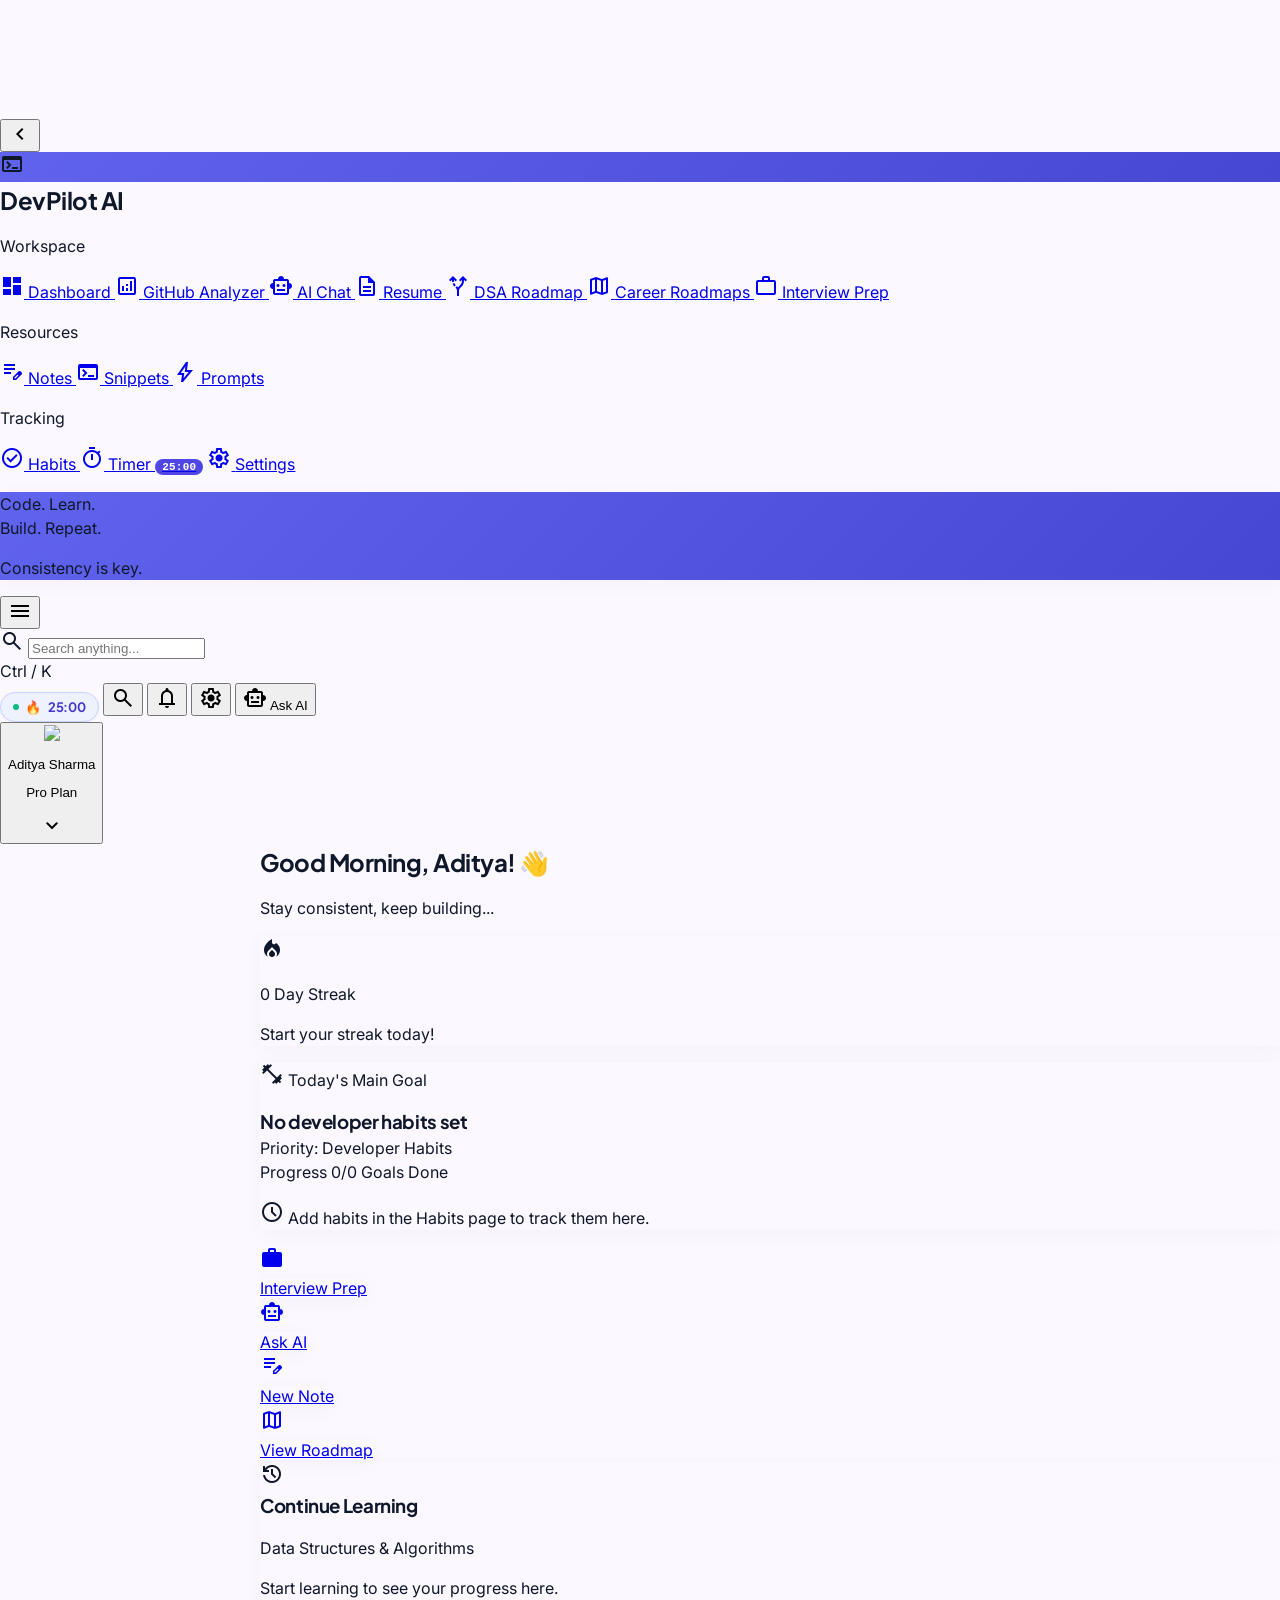
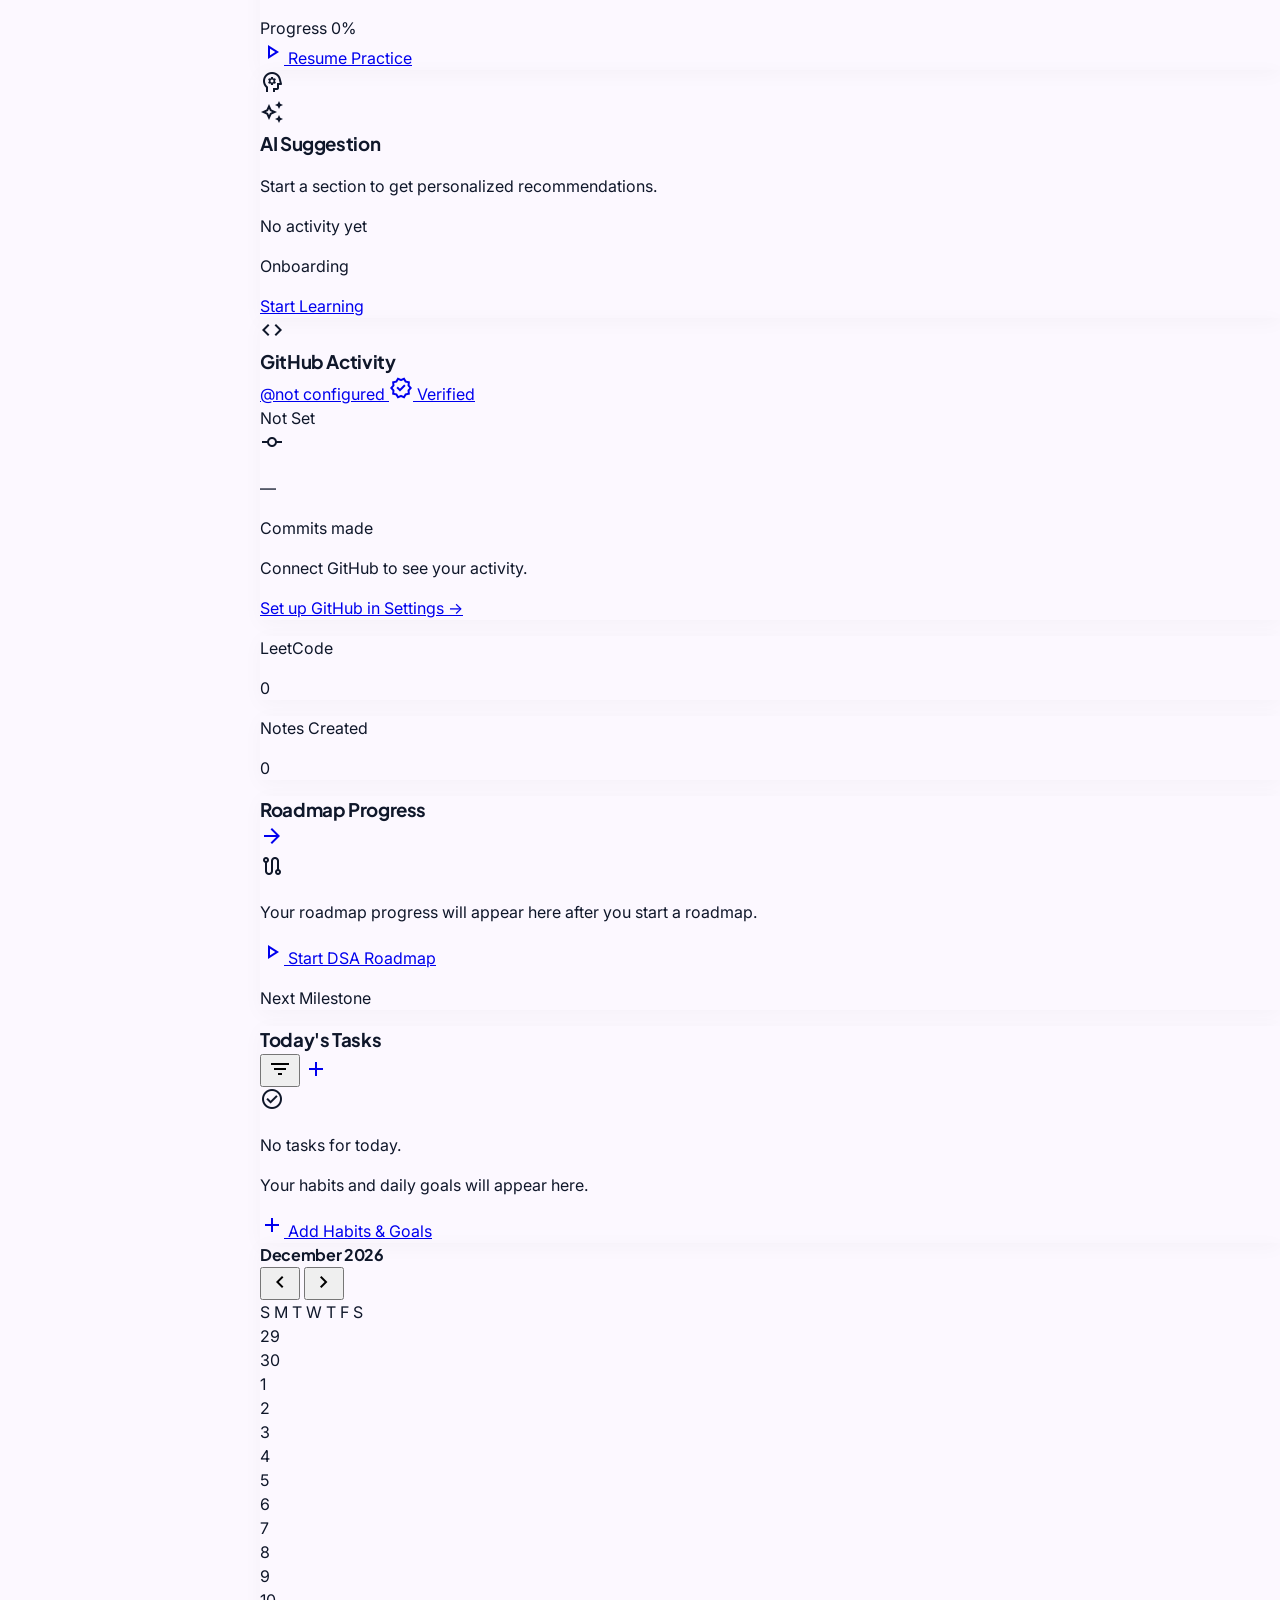
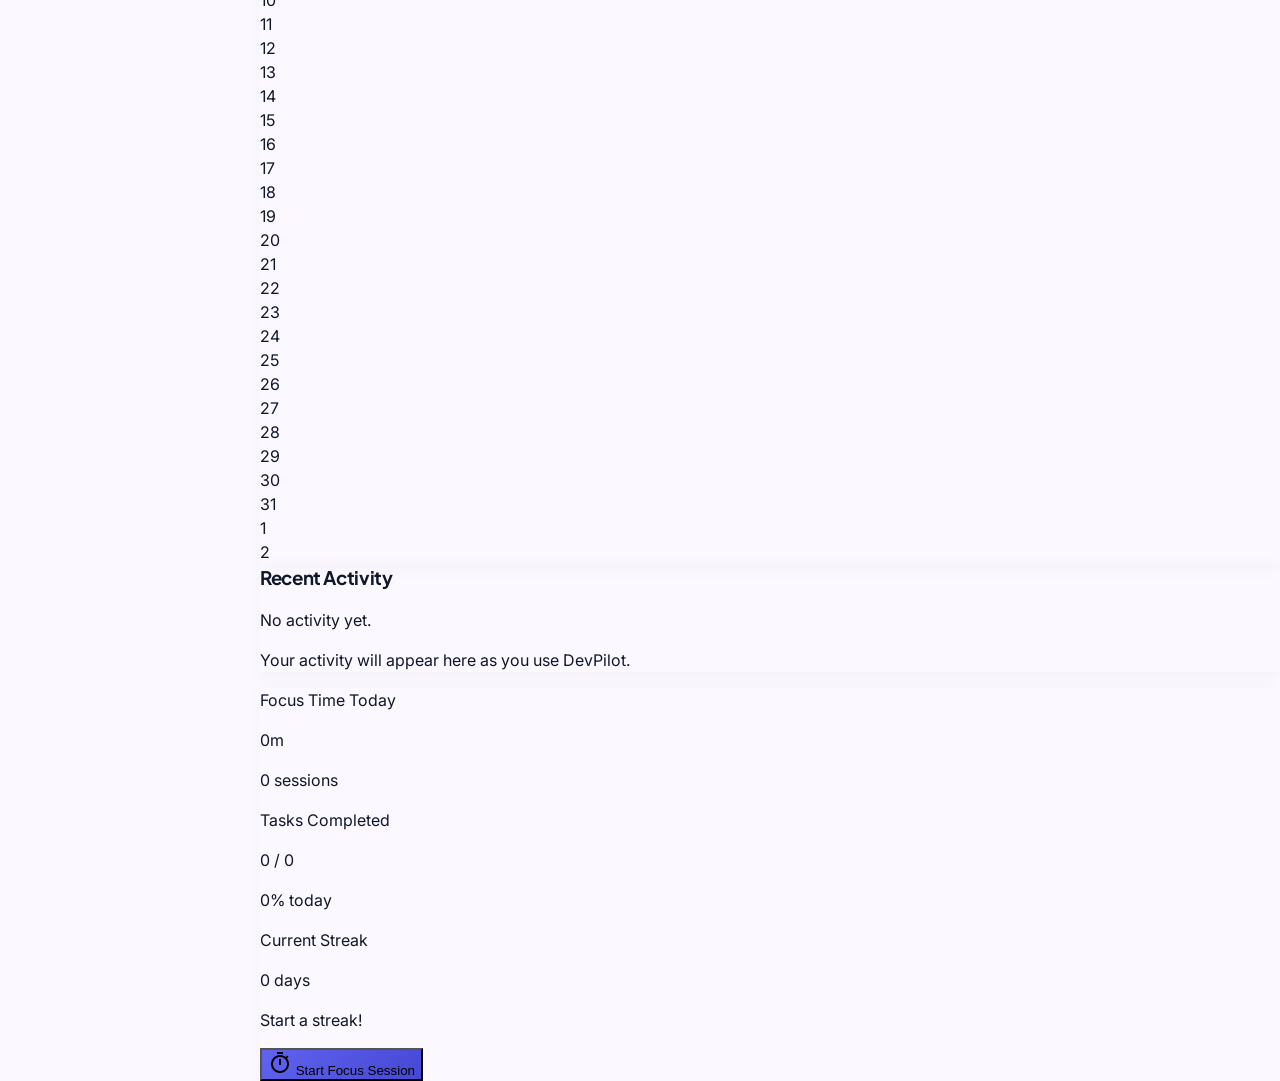
==== index.html @ 75fc4d5c "fully woking dashbord" ====
<!DOCTYPE html>
<html class="js preload" lang="en" >
<head>
<meta charset="utf-8"/>
<meta content="width=device-width, initial-scale=1.0" name="viewport"/>
<title>DevPilot-AI Dashboard</title>

<!-- Reveal-on-ready gate: hides the whole page until Tailwind CDN + fonts are ready -->
<style>
  html.preload {
    visibility: hidden;
    opacity: 0;
  }
  html.app-ready {
    visibility: visible;
    opacity: 1;
    transition: opacity 0.25s ease-in;
  }
</style>

<script src="https://cdn.tailwindcss.com?plugins=forms,container-queries" id="tailwind-cdn"></script>
<link href="https://fonts.googleapis.com/css2?family=Material+Symbols+Outlined:wght,FILL@100..700,0..1&amp;display=swap" rel="stylesheet"/>
<link href="https://fonts.googleapis.com" rel="preconnect"/>
<link crossorigin="" href="https://fonts.gstatic.com" rel="preconnect"/>
<link href="https://fonts.googleapis.com/css2?family=Inter:wght@400;500;600&amp;family=Plus+Jakarta+Sans:wght@600;700&amp;display=swap" rel="stylesheet"/>
<link rel="stylesheet" href="css/base/global.css"/>
<link rel="stylesheet" href="css/base/components.css"/>
<link rel="stylesheet" href="css/pages/dashboard.css"/>
<link rel="stylesheet" href="css/base/responsive.css"/>
<script id="tailwind-config">
  tailwind.config = {
    darkMode: "class",
    theme: {
      extend: {
        "colors": {
                "error-container": "#ffdad6",
                "on-primary-container": "#fffbff",
                "surface-variant": "#e4e1ed",
                "tertiary-container": "#b55d00",
                "surface-container": "#efecf8",
                "primary": "#4648d4",
                "on-tertiary": "#ffffff",
                "on-tertiary-fixed-variant": "#703700",
                "tertiary-fixed": "#ffdcc5",
                "background": "#fcf8ff",
                "error": "#ba1a1a",
                "on-primary-fixed-variant": "#2f2ebe",
                "outline-variant": "#c7c4d7",
                "surface-container-highest": "#e4e1ed",
                "surface-bright": "#fcf8ff",
                "surface-container-low": "#f5f2fe",
                "primary-container": "#6063ee",
                "secondary-container": "#e3e1ed",
                "surface-dim": "#dbd8e4",
                "secondary-fixed-dim": "#c7c5d1",
                "surface-tint": "#494bd6",
                "on-error-container": "#93000a",
                "on-tertiary-fixed": "#301400",
                "secondary-fixed": "#e3e1ed",
                "tertiary-fixed-dim": "#ffb783",
                "outline": "#767586",
                "secondary": "#5d5d67",
                "on-secondary": "#ffffff",
                "on-error": "#ffffff",
                "on-surface-variant": "#464554",
                "on-secondary-container": "#64636d",
                "tertiary": "#904900",
                "on-primary-fixed": "#07006c",
                "surface-container-high": "#e9e6f3",
                "surface-container-lowest": "#ffffff",
                "on-tertiary-container": "#fffbff",
                "on-surface": "#1b1b23",
                "on-secondary-fixed-variant": "#46464f",
                "primary-fixed-dim": "#c0c1ff",
                "inverse-surface": "#303038",
                "primary-fixed": "#e1e0ff",
                "on-secondary-fixed": "#1a1b23",
                "inverse-primary": "#c0c1ff",
                "surface": "#fcf8ff",
                "on-background": "#1b1b23",
                "on-primary": "#ffffff",
                "inverse-on-surface": "#f2effb"
        },
        "borderRadius": {
                "DEFAULT": "0.25rem",
                "lg": "0.5rem",
                "xl": "0.75rem",
                "full": "9999px"
        },
        "spacing": {
                "container-padding": "32px",
                "gutter": "24px",
                "stack-sm": "8px",
                "stack-lg": "24px",
                "stack-md": "16px",
                "navbar-height": "72px",
                "sidebar-width": "260px",
                "sidebar-collapsed-width": "72px"
        },
        "fontFamily": {
                "stats-lg": ["Plus Jakarta Sans"],
                "label-sm": ["Inter"],
                "body-md": ["Inter"],
                "headline-lg": ["Plus Jakarta Sans"],
                "title-md": ["Plus Jakarta Sans"],
                "label-md": ["Inter"],
                "headline-lg-mobile": ["Plus Jakarta Sans"],
                "headline-xl": ["Plus Jakarta Sans"],
                "body-lg": ["Inter"]
        },
        "fontSize": {
                "stats-lg": ["36px", { "lineHeight": "44px", "fontWeight": "700" }],
                "label-sm": ["11px", { "lineHeight": "16px", "letterSpacing": "0.05em", "fontWeight": "600" }],
                "body-md": ["14px", { "lineHeight": "20px", "fontWeight": "400" }],
                "headline-lg": ["24px", { "lineHeight": "32px", "letterSpacing": "-0.01em", "fontWeight": "600" }],
                "title-md": ["18px", { "lineHeight": "24px", "fontWeight": "600" }],
                "label-md": ["13px", { "lineHeight": "18px", "fontWeight": "500" }],
                "headline-lg-mobile": ["20px", { "lineHeight": "28px", "fontWeight": "600" }],
                "headline-xl": ["32px", { "lineHeight": "40px", "letterSpacing": "-0.02em", "fontWeight": "700" }],
                "body-lg": ["16px", { "lineHeight": "24px", "fontWeight": "400" }]
        }
},
    },
  }
</script>
<style>
    body {
      background-color: #fcf8ff; /* background */
    }
    .custom-scrollbar::-webkit-scrollbar {
      width: 6px;
    }
    .custom-scrollbar::-webkit-scrollbar-track {
      background: transparent;
    }
    .custom-scrollbar::-webkit-scrollbar-thumb {
      background-color: #c7c4d7;
      border-radius: 20px;
    }
    /* Ambient shadow */
    .shadow-ambient {
      box-shadow: 0px 4px 20px rgba(0,0,0,0.03);
    }
    /* Brand Gradient */
    .bg-brand-gradient {
        background: linear-gradient(135deg, #6063ee 0%, #4648d4 100%);
    }
    
    /* Command Palette Transition */
    #command-palette {
        transition: opacity 0.2s ease-in-out, visibility 0.2s;
    }
    #command-palette.hidden {
        opacity: 0;
        visibility: hidden;
    }

    /* Sidebar Transitions */
    #sidebar {
        transition: transform 300ms ease, width 300ms ease;
    }
    #main-content, #top-nav {
        transition: margin-left 300ms ease, width 300ms ease;
    }
    
    .sidebar-text {
        transition: opacity 200ms ease, width 200ms ease;
        white-space: nowrap;
        overflow: hidden;
    }
    
    .sidebar-collapsed .sidebar-text {
        opacity: 0;
        width: 0;
        display: none;
    }
    
    .sidebar-collapsed #sidebar {
        width: 72px;
    }
    
    @media (min-width: 768px) {
        .sidebar-collapsed #main-content {
            margin-left: 72px;
        }
        .sidebar-collapsed #top-nav {
            width: calc(100% - 72px);
        }
    }
    
    /* Mobile Overlay */
    #mobile-overlay {
        transition: opacity 300ms ease, visibility 300ms;
    }
    #mobile-overlay.hidden {
        opacity: 0;
        visibility: hidden;
    }
    
    /* Tooltips */
    .tooltip .tooltip-text {
        visibility: hidden;
        width: max-content;
        background-color: #303038;
        color: #fff;
        text-align: center;
        border-radius: 6px;
        padding: 4px 8px;
        position: absolute;
        z-index: 100;
        left: 110%; /* Place to the right of the icon */
        top: 50%;
        transform: translateY(-50%);
        opacity: 0;
        transition: opacity 0.3s;
        font-size: 12px;
    }

    .sidebar-collapsed .tooltip:hover .tooltip-text {
        visibility: visible;
        opacity: 1;
    }
    
    /* Prevent flicker logic (transitions off while collapsing state is being applied) */
    html.js .preload * {
        transition: none !important;
    }
  </style>
<script>
    (function () {
      const htmlDoc = document.documentElement;
      htmlDoc.classList.add('js', 'preload');

      // Early sidebar-collapsed state, before paint, to prevent layout flicker
      const isCollapsed = localStorage.getItem('devpilot-sidebar-collapsed') === 'true';
      if (isCollapsed && window.innerWidth >= 768) {
        htmlDoc.classList.add('sidebar-collapsed');
      }

      function reveal() {
        htmlDoc.classList.remove('preload');
        htmlDoc.classList.add('app-ready');
      }

      // Wait for Tailwind CDN to finish generating utility classes
      const tailwindReady = new Promise((resolve) => {
        if (window.tailwind) { resolve(); return; }
        const s = document.getElementById('tailwind-cdn');
        s.addEventListener('load', resolve);
        s.addEventListener('error', resolve);
      });

      // Wait for icon/text fonts to finish loading
      const fontsReady = (document.fonts && document.fonts.ready) ? document.fonts.ready : Promise.resolve();

      Promise.all([tailwindReady, fontsReady]).then(reveal);

      // Safety fallback so the page never stays hidden forever
      window.addEventListener('load', () => setTimeout(reveal, 300));
      setTimeout(reveal, 1500);
    })();
</script>
</head>
<body class="font-body-md text-on-surface antialiased bg-background">
<!-- Command Palette Modal -->
<div class="fixed inset-0 z-[100] bg-inverse-surface/40 backdrop-blur-sm flex items-start justify-center pt-[15vh] hidden" id="command-palette">
<div class="bg-surface w-full max-w-2xl rounded-2xl shadow-2xl border border-outline-variant overflow-hidden" id="command-palette-content">
<div class="flex items-center px-4 py-3 border-b border-outline-variant">
<span class="material-symbols-outlined text-outline mr-3">search</span>
<input class="flex-1 bg-transparent border-none outline-none text-body-lg font-body-lg text-on-surface placeholder-on-surface-variant focus:ring-0" id="command-input" placeholder="Search commands, files, or ask AI..." type="text"/>
<span class="text-label-sm font-label-sm text-outline border border-outline-variant px-1.5 py-0.5 rounded">ESC</span>
</div>
<div class="p-2 max-h-[60vh] overflow-y-auto custom-scrollbar">
<p class="px-3 py-2 text-label-sm font-label-sm text-outline uppercase tracking-wider">Suggestions</p>
<button class="w-full flex items-center gap-3 px-3 py-2.5 rounded-lg hover:bg-surface-container-low text-left transition-colors">
<span class="material-symbols-outlined text-primary">smart_toy</span>
<span class="font-label-md text-on-surface flex-1">Ask AI about sliding window technique</span>
</button>
<button class="w-full flex items-center gap-3 px-3 py-2.5 rounded-lg hover:bg-surface-container-low text-left transition-colors">
<span class="material-symbols-outlined text-on-surface-variant">edit_note</span>
<span class="font-label-md text-on-surface flex-1">Create new note</span>
<span class="text-label-sm text-outline border border-outline-variant px-1.5 py-0.5 rounded">N</span>
</button>
<button class="w-full flex items-center gap-3 px-3 py-2.5 rounded-lg hover:bg-surface-container-low text-left transition-colors">
<span class="material-symbols-outlined text-on-surface-variant">timer</span>
<span class="font-label-md text-on-surface flex-1">Start 25m Focus Session</span>
</button>
<a href="pages/interviewPrep.html" class="w-full flex items-center gap-3 px-3 py-2.5 rounded-lg hover:bg-surface-container-low text-left transition-colors">
<span class="material-symbols-outlined text-indigo-600 dark:text-indigo-400">work</span>
<span class="font-label-md text-on-surface flex-1">Practice Interview Prep (Aptitude, Tech & HR)</span>
<span class="text-label-sm text-outline border border-outline-variant px-1.5 py-0.5 rounded">I</span>
</a>
</div>
</div>
</div>
<!-- Mobile Overlay -->
<div class="fixed inset-0 z-40 bg-inverse-surface/40 backdrop-blur-sm hidden md:hidden" id="mobile-overlay"></div>
<!-- SideNavBar -->
<aside class="fixed left-0 top-0 h-full w-[260px] bg-surface border-r border-outline-variant flex flex-col py-stack-lg z-50 transform md:translate-x-0" id="sidebar">
<!-- Toggle Button -->
<button aria-label="Toggle Sidebar" class="absolute -right-3.5 top-6 w-7 h-7 bg-surface border border-outline-variant rounded-full flex items-center justify-center text-on-surface-variant hover:text-primary hover:border-primary transition-colors z-50 hidden md:flex shadow-sm" id="sidebar-toggle">
<span class="material-symbols-outlined text-[18px]" id="sidebar-toggle-icon">chevron_left</span>
</button>
<div class="flex-1 flex flex-col overflow-hidden">
<!-- Brand Logo -->
<div class="px-6 mb-8 flex items-center gap-3 overflow-hidden">
<div class="min-w-[32px] w-8 h-8 rounded bg-brand-gradient flex items-center justify-center text-white shrink-0 shadow-sm">
<span class="material-symbols-outlined text-xl" style='font-variation-settings: "FILL" 1;'>terminal</span>
</div>
<div class="sidebar-text">
<h1 class="text-xl font-bold text-indigo-600 tracking-tight leading-none">DevPilot AI</h1>
<p class="text-xs font-semibold text-slate-400 uppercase mt-0.5">Workspace</p>
</div>
</div>
<!-- Navigation Links -->
<nav class="flex-1 overflow-y-auto overflow-x-hidden custom-scrollbar px-3 space-y-1">
<!-- Active Tab -->
<a class="flex items-center gap-3 px-3 py-2.5 rounded-lg bg-indigo-50 text-indigo-900 border-l-[3px] border-indigo-600 tooltip relative group" href="index.html">
<span class="material-symbols-outlined text-indigo-600 shrink-0" style='font-variation-settings: "FILL" 1;'>dashboard</span>
<span class="text-sm font-semibold sidebar-text">Dashboard</span>
<span class="tooltip-text">Dashboard</span>
</a>
<!-- Inactive Tabs -->
<a class="flex items-center gap-3 px-3 py-2.5 rounded-lg text-slate-600 hover:bg-slate-100 transition-colors duration-200 border-l-[3px] border-transparent tooltip relative group" href="pages/github.html">
<span class="material-symbols-outlined shrink-0">analytics</span>
<span class="text-sm font-medium sidebar-text">GitHub Analyzer</span>
<span class="tooltip-text">GitHub Analyzer</span>
</a>
<a class="flex items-center gap-3 px-3 py-2.5 rounded-lg text-slate-600 hover:bg-slate-100 transition-colors duration-200 border-l-[3px] border-transparent tooltip relative group" href="pages/chat.html">
<span class="material-symbols-outlined shrink-0">smart_toy</span>
<span class="text-sm font-medium sidebar-text">AI Chat</span>
<span class="tooltip-text">AI Chat</span>
</a>
<a class="flex items-center gap-3 px-3 py-2.5 rounded-lg text-slate-600 hover:bg-slate-100 transition-colors duration-200 border-l-[3px] border-transparent tooltip relative group" href="pages/resume.html">
<span class="material-symbols-outlined shrink-0">description</span>
<span class="text-sm font-medium sidebar-text">Resume</span>
<span class="tooltip-text">Resume</span>
</a>
<a class="flex items-center gap-3 px-3 py-2.5 rounded-lg text-slate-600 hover:bg-slate-100 transition-colors duration-200 border-l-[3px] border-transparent tooltip relative group" href="pages/dsa.html">
<span class="material-symbols-outlined shrink-0">alt_route</span>
<span class="text-sm font-medium sidebar-text">DSA Roadmap</span>
<span class="tooltip-text">DSA Roadmap</span>
</a>
<a class="flex items-center gap-3 px-3 py-2.5 rounded-lg text-slate-600 hover:bg-slate-100 transition-colors duration-200 border-l-[3px] border-transparent tooltip relative group" href="pages/roadmaps.html">
<span class="material-symbols-outlined shrink-0">map</span>
<span class="text-sm font-medium sidebar-text">Career Roadmaps</span>
<span class="tooltip-text">Career Roadmaps</span>
</a>
<a class="flex items-center gap-3 px-3 py-2.5 rounded-lg text-slate-600 hover:bg-slate-100 transition-colors duration-200 border-l-[3px] border-transparent tooltip relative group" href="pages/interviewPrep.html">
<span class="material-symbols-outlined shrink-0">work</span>
<span class="text-sm font-medium sidebar-text">Interview Prep</span>
<span class="tooltip-text">Interview Prep</span>
</a>
<div class="pt-4 pb-2 px-3 sidebar-text">
<p class="text-[11px] font-semibold text-slate-400 uppercase tracking-wider">Resources</p>
</div>
<div class="hidden pt-4 pb-2 px-3 justify-center items-center sidebar-collapsed-only">
<div class="w-4 h-[1px] bg-slate-200"></div>
</div>
<a class="flex items-center gap-3 px-3 py-2.5 rounded-lg text-slate-600 hover:bg-slate-100 transition-colors duration-200 border-l-[3px] border-transparent tooltip relative group" href="pages/notes.html">
<span class="material-symbols-outlined shrink-0">edit_note</span>
<span class="text-sm font-medium sidebar-text">Notes</span>
<span class="tooltip-text">Notes</span>
</a>
<a class="flex items-center gap-3 px-3 py-2.5 rounded-lg text-slate-600 hover:bg-slate-100 transition-colors duration-200 border-l-[3px] border-transparent tooltip relative group" href="pages/snippets.html">
<span class="material-symbols-outlined shrink-0">terminal</span>
<span class="text-sm font-medium sidebar-text">Snippets</span>
<span class="tooltip-text">Snippets</span>
</a>
<a class="flex items-center gap-3 px-3 py-2.5 rounded-lg text-slate-600 hover:bg-slate-100 transition-colors duration-200 border-l-[3px] border-transparent tooltip relative group" href="pages/prompts.html">
<span class="material-symbols-outlined shrink-0">bolt</span>
<span class="text-sm font-medium sidebar-text">Prompts</span>
<span class="tooltip-text">Prompts</span>
</a>
<div class="pt-4 pb-2 px-3 sidebar-text">
<p class="text-[11px] font-semibold text-slate-400 uppercase tracking-wider">Tracking</p>
</div>
<div class="hidden pt-4 pb-2 px-3 justify-center items-center sidebar-collapsed-only">
<div class="w-4 h-[1px] bg-slate-200"></div>
</div>
<a class="flex items-center gap-3 px-3 py-2.5 rounded-lg text-slate-600 hover:bg-slate-100 transition-colors duration-200 border-l-[3px] border-transparent tooltip relative group" href="pages/habits.html">
<span class="material-symbols-outlined shrink-0">check_circle</span>
<span class="text-sm font-medium sidebar-text">Habits</span>
<span class="tooltip-text">Habits</span>
</a>
<a class="flex items-center gap-3 px-3 py-2.5 rounded-lg text-slate-600 hover:bg-slate-100 transition-colors duration-200 border-l-[3px] border-transparent tooltip relative group" href="pages/timer.html">
<span class="material-symbols-outlined shrink-0">timer</span>
<span class="text-sm font-medium sidebar-text">Timer</span>
<span class="tooltip-text">Timer</span>
</a>
<a class="flex items-center gap-3 px-3 py-2.5 rounded-lg text-slate-600 hover:bg-slate-100 transition-colors duration-200 border-l-[3px] border-transparent tooltip relative group" href="pages/settings.html">
<span class="material-symbols-outlined shrink-0">settings</span>
<span class="text-sm font-medium sidebar-text">Settings</span>
<span class="tooltip-text">Settings</span>
</a>
</nav>
</div>
<!-- Motivational Card -->
<div class="mt-auto px-4 pt-4 sidebar-text"><div class="bg-brand-gradient rounded-xl p-4 text-on-primary relative overflow-hidden shadow-ambient"><div class="absolute top-0 right-0 opacity-10 w-24 h-24 transform translate-x-1/3 -translate-y-1/3 rounded-full bg-white blur-xl"></div><p class="font-title-md text-title-md leading-tight mb-2 relative z-10">Code. Learn.<br/>Build. Repeat.</p><p class="text-label-sm font-label-sm opacity-80 relative z-10">Consistency is key.</p></div></div></aside>
<!-- TopNavBar -->
<header class="flex fixed top-0 right-0 w-full md:w-[calc(100%-260px)] h-[72px] bg-background/80 backdrop-blur-md border-b border-outline-variant justify-between items-center px-gutter z-40" id="top-nav">
<!-- Mobile Menu Trigger -->
<button aria-label="Open Menu" class="md:hidden p-2 text-on-surface-variant hover:bg-surface-container-low rounded-lg mr-2" id="mobile-menu-trigger">
<span class="material-symbols-outlined">menu</span>
</button>
<!-- Search -->
<div class="flex-1 max-w-md hidden sm:block">
<div class="relative group" id="search-trigger">
<span class="material-symbols-outlined absolute left-3 top-1/2 -translate-y-1/2 text-outline group-focus-within:text-primary transition-colors pointer-events-none">search</span>
<input class="w-full bg-surface-container-low border border-outline-variant rounded-full py-2 pl-10 pr-16 text-body-md font-body-md focus:outline-none focus:ring-2 focus:ring-primary/20 focus:border-primary transition-all cursor-pointer" id="dummy-search" placeholder="Search anything..." readonly="" type="text"/>
<div class="absolute right-3 top-1/2 -translate-y-1/2 flex items-center gap-1 bg-surface-container px-2 py-0.5 rounded text-label-sm font-label-sm text-on-surface-variant border border-outline-variant/50 pointer-events-none">
<span class="">Ctrl</span> <span class="">/</span> <span class="">K</span>
</div>
</div>
</div>
<div class="flex-1 sm:hidden"></div>
<!-- Actions & Profile -->
<div class="flex items-center gap-2">
<button class="p-2 text-on-surface-variant hover:bg-surface-container-low rounded-full transition-all sm:hidden">
<span class="material-symbols-outlined">search</span>
</button>
<button class="p-2 text-on-surface-variant hover:bg-surface-container-low rounded-full transition-all relative">
<span class="material-symbols-outlined">notifications</span>
<span class="absolute top-2 right-2 w-2 h-2 bg-error rounded-full border border-background"></span>
</button>
<button class="p-2 text-on-surface-variant hover:bg-surface-container-low rounded-full transition-all mr-2 hidden sm:block">
<span class="material-symbols-outlined">settings</span>
</button>
<button class="bg-primary hover:bg-primary/90 text-on-primary px-3 sm:px-4 py-2 rounded-lg font-label-md text-label-md shadow-sm transition-transform hover:-translate-y-0.5 sm:mr-4 flex items-center gap-2">
<span class="material-symbols-outlined text-[18px]">smart_toy</span>
<span class="hidden sm:inline">Ask AI</span>
</button>
<div class="hidden sm:block h-8 w-px bg-outline-variant mx-2"></div>
<!-- Profile Dropdown Trigger -->
<button class="flex items-center gap-3 hover:bg-surface-container-low p-1.5 rounded-lg transition-colors sm:ml-2">
<img class="w-8 h-8 rounded-full object-cover border border-outline-variant" data-alt="A professional headshot of a young male software developer named Aditya Sharma, smiling gently, softly lit studio lighting, modern minimalist background, clean high-key aesthetic." src="https://lh3.googleusercontent.com/aida-public/[base64]"/>
<div class="text-left hidden lg:block">
<p class="font-label-md text-label-md text-on-surface leading-none">Aditya Sharma</p>
<p class="text-label-sm font-label-sm text-on-surface-variant">Pro Plan</p>
</div>
<span class="material-symbols-outlined text-outline hidden sm:block">expand_more</span>
</button>
</div>
</header>
<!-- Main Content -->
<main class="md:ml-[260px] pt-[72px] min-h-screen p-container-padding" id="main-content">
<!-- Main Content Header -->
<div class="flex flex-col lg:flex-row justify-between items-start lg:items-end mb-8 gap-4">
<div>
<h2 class="font-headline-xl text-headline-xl text-on-surface mb-1" id="user-greeting">Good Evening, Aditya! 👋</h2>
<p class="font-body-lg text-body-lg text-on-surface-variant" id="user-greeting-subtitle">Stay consistent, keep building...</p>
</div>
<!-- Streak Card -->
<div class="bg-surface border border-outline-variant rounded-xl p-3 flex items-center gap-4 shadow-ambient">
<div class="w-10 h-10 rounded-full bg-tertiary-fixed flex items-center justify-center">
<span class="material-symbols-outlined text-tertiary-container" style='font-variation-settings: "FILL" 1;'>local_fire_department</span>
</div>
<div>
<p class="font-title-md text-title-md leading-tight" id="streak-title"><span id="streak-count">12</span> Day Streak</p>
<p class="font-label-sm text-label-sm text-on-surface-variant" id="streak-subtitle">Keep it up!</p>
</div>
</div>
</div>
<!-- Bento Grid Layout -->
<div class="grid grid-cols-1 lg:grid-cols-12 gap-stack-lg mb-stack-lg">
<!-- Today's Goal (Large Card - Spans 8 cols) -->
<div class="lg:col-span-8 bg-surface border border-outline-variant rounded-[16px] p-6 shadow-ambient flex flex-col justify-between relative overflow-hidden" id="today-main-goal-card">
<!-- Background Image Integration -->
<div class="absolute inset-0 z-0 opacity-20 pointer-events-none" style='background-image: url("https://lh3.googleusercontent.com/aida-public/[base64]"); background-size: cover; background-position: center center; mix-blend-mode: overlay;'></div>
<div class="relative z-10 flex justify-between items-start mb-6">
<div>
<p class="font-label-sm text-label-sm text-primary uppercase tracking-wider mb-2 flex items-center gap-1">
<span class="material-symbols-outlined text-[14px]">fitness_center</span> <span id="main-goal-header-label">Developer Habits</span>
                     </p>
<h3 class="font-title-md text-title-md text-on-surface max-w-md" id="main-goal-title">Complete 3 LeetCode problems and revise DSA concepts</h3>
</div>
<div class="bg-surface-container-high px-3 py-1 rounded-full border border-outline-variant/50">
<span class="font-label-sm text-label-sm text-on-surface-variant" id="main-goal-priority">Priority: High</span>
</div>
</div>
<div class="relative z-10 mt-auto">
<div class="flex justify-between text-label-sm font-label-sm mb-2">
<span class="text-on-surface-variant">Progress</span>
<span class="text-primary font-medium" id="goal-progress-text">2/3 Completed</span>
</div>
<div class="h-2 w-full bg-surface-container-highest rounded-full overflow-hidden">
<div class="h-full bg-brand-gradient rounded-full w-2/3 transition-all duration-500" id="goal-progress-bar"></div>
</div>
<p class="mt-3 text-label-sm font-label-sm text-[#10b981] flex items-center gap-1" id="goal-status-text">
<span class="material-symbols-outlined text-[14px]">check_circle</span> On track to finish today.
                 </p>
</div>
</div>
<!-- Quick Actions (Spans 4 cols) -->
<div class="lg:col-span-4 grid grid-cols-2 gap-4">
<!-- Interview Prep -->
<a href="pages/interviewPrep.html" class="bg-surface border border-outline-variant rounded-[16px] p-4 flex flex-col items-center justify-center gap-2 hover:bg-surface-container-low transition-all shadow-ambient hover:-translate-y-0.5 group cursor-pointer">
<div class="w-10 h-10 rounded-full bg-indigo-50 dark:bg-indigo-950/60 flex items-center justify-center text-indigo-600 dark:text-indigo-400 group-hover:scale-110 transition-transform">
<span class="material-symbols-outlined" style='font-variation-settings: "FILL" 1;'>work</span>
</div>
<span class="font-label-md text-label-md text-on-surface font-medium">Interview Prep</span>
</a>
<!-- Ask AI -->
<a href="pages/chat.html" class="bg-surface border border-outline-variant rounded-[16px] p-4 flex flex-col items-center justify-center gap-2 hover:bg-surface-container-low transition-all shadow-ambient hover:-translate-y-0.5 group cursor-pointer">
<div class="w-10 h-10 rounded-full bg-primary flex items-center justify-center text-on-primary shadow-md group-hover:scale-110 transition-transform">
<span class="material-symbols-outlined">smart_toy</span>
</div>
<span class="font-label-md text-label-md text-on-surface font-medium">Ask AI</span>
</a>
<!-- New Note -->
<a href="pages/notes.html" class="bg-surface border border-outline-variant rounded-[16px] p-4 flex flex-col items-center justify-center gap-2 hover:bg-surface-container-low transition-all shadow-ambient hover:-translate-y-0.5 group cursor-pointer">
<div class="w-10 h-10 rounded-full bg-secondary-fixed flex items-center justify-center text-on-secondary-container group-hover:scale-110 transition-transform">
<span class="material-symbols-outlined">edit_note</span>
</div>
<span class="font-label-md text-label-md text-on-surface font-medium">New Note</span>
</a>
<!-- Roadmap -->
<a href="pages/roadmaps.html" class="bg-surface border border-outline-variant rounded-[16px] p-4 flex flex-col items-center justify-center gap-2 hover:bg-surface-container-low transition-all shadow-ambient hover:-translate-y-0.5 group cursor-pointer">
<div class="w-10 h-10 rounded-full bg-surface-container-highest flex items-center justify-center text-on-surface-variant group-hover:scale-110 transition-transform">
<span class="material-symbols-outlined">map</span>
</div>
<span class="font-label-md text-label-md text-on-surface font-medium">View Roadmap</span>
</a>
</div>
</div>
<!-- New Section: Insights & Activity -->
<div class="grid grid-cols-1 lg:grid-cols-12 gap-stack-lg mb-stack-lg">
<!-- Continue Where You Left Off (Spans 4 cols) -->
<div class="lg:col-span-4 bg-surface border border-outline-variant rounded-[16px] p-5 shadow-ambient flex flex-col" id="continue-learning-card">
<div class="flex items-center gap-2 mb-4">
<span class="material-symbols-outlined text-outline">history</span>
<h3 class="font-title-md text-title-md text-on-surface">Continue Learning</h3>
</div>
<div class="flex-1">
<p class="font-label-md text-label-md text-on-surface-variant mb-1" id="continue-category">Data Structures</p>
<p class="font-body-lg text-body-lg font-semibold text-on-surface mb-3" id="continue-title">Loading next problem...</p>
<div class="flex justify-between text-label-sm font-label-sm mb-1.5">
<span class="text-on-surface-variant">Progress</span>
<span class="text-primary font-medium" id="continue-progress-percent">0%</span>
</div>
<div class="h-1.5 w-full bg-surface-container-highest rounded-full overflow-hidden mb-4">
<div class="h-full bg-primary rounded-full w-[0%]" id="continue-progress-bar"></div>
</div>
</div>
<a href="pages/dsa.html" id="btn-resume-practice" class="w-full bg-surface-container-low hover:bg-surface-container border border-outline-variant text-on-surface py-2 rounded-lg font-label-md transition-colors flex items-center justify-center gap-2">
<span class="material-symbols-outlined text-[18px]">play_arrow</span> Resume Practice
</a>
</div>
<!-- AI Suggestion (Spans 4 cols) -->
<div class="lg:col-span-4 bg-surface border border-primary/20 rounded-[16px] p-5 shadow-ambient flex flex-col relative overflow-hidden bg-primary-fixed/10" id="ai-suggestion-card">
<div class="absolute top-0 right-0 p-4 opacity-10">
<span class="material-symbols-outlined text-6xl text-primary">psychology</span>
</div>
<div class="flex items-center gap-2 mb-4 relative z-10">
<span class="material-symbols-outlined text-primary">auto_awesome</span>
<h3 class="font-title-md text-title-md text-on-surface">AI Suggestion</h3>
</div>
<div class="flex-1 relative z-10">
<p class="font-body-md text-body-md text-on-surface-variant mb-3" id="ai-suggestion-text">Based on your recent focus on Array problems, mastering this technique will optimize your solutions.</p>
<div class="bg-surface border border-outline-variant/50 rounded-lg p-3">
<p class="font-label-md text-label-md text-on-surface font-semibold mb-1" id="ai-suggestion-topic">Sliding Window Technique</p>
<p class="font-label-sm text-label-sm text-outline" id="ai-suggestion-badge">Recommended next topic</p>
</div>
</div>
<a href="pages/dsa.html" id="btn-start-learning" class="mt-4 w-full bg-primary hover:bg-primary/90 text-on-primary py-2 rounded-lg font-label-md transition-colors shadow-sm flex items-center justify-center gap-2 relative z-10">
Start Learning
</a>
</div>
<!-- GitHub Activity (Spans 4 cols) -->
<div class="lg:col-span-4 bg-surface border border-outline-variant rounded-[16px] p-5 shadow-ambient flex flex-col" id="github-activity-card">
<div class="flex items-start justify-between mb-4">
<div class="flex flex-col">
<div class="flex items-center gap-2">
<span class="material-symbols-outlined text-on-surface">code</span>
<h3 class="font-title-md text-title-md text-on-surface">GitHub Activity</h3>
</div>
<a href="https://github.com/2k25adityasharma" target="_blank" rel="noopener noreferrer" class="inline-flex items-center gap-1.5 mt-1 text-xs text-on-surface-variant hover:text-primary transition-colors group" id="github-user-profile-link" title="View Verified GitHub Profile">
<span class="font-mono font-medium text-primary group-hover:underline" id="github-username-display">@2k25adityasharma</span>
<span class="inline-flex items-center gap-0.5 px-1.5 py-0.5 rounded-full text-[10px] font-semibold bg-[#10b981]/15 text-[#10b981] border border-[#10b981]/30">
<span class="material-symbols-outlined text-[13px] text-[#10b981]">verified</span> Verified
</span>
</a>
</div>
<span class="bg-surface-container px-2 py-0.5 rounded text-label-sm text-on-surface-variant shrink-0" id="github-range-badge">This Week</span>
</div>
<div class="flex-1">
<div class="flex items-center gap-3 mb-4">
<div class="w-10 h-10 rounded bg-[#10b981]/10 flex items-center justify-center text-[#10b981]">
<span class="material-symbols-outlined">commit</span>
</div>
<div>
<p class="font-headline-lg text-headline-lg text-on-surface leading-none" id="github-commit-count">3</p>
<p class="font-label-sm text-label-sm text-outline mt-1" id="github-commit-label">Commits made</p>
</div>
</div>
<div class="space-y-3" id="github-events-list">
<div class="flex items-start gap-2">
<span class="material-symbols-outlined text-[16px] text-outline mt-0.5">update</span>
<div>
<p class="font-label-md text-label-md text-on-surface">Update README.md</p>
<p class="font-label-sm text-label-sm text-outline">devpilot-repo • 2 days ago</p>
</div>
</div>
<div class="flex items-start gap-2">
<span class="material-symbols-outlined text-[16px] text-outline mt-0.5">update</span>
<div>
<p class="font-label-md text-label-md text-on-surface">Refactor auth flow</p>
<p class="font-label-sm text-label-sm text-outline">devpilot-repo • 4 days ago</p>
</div>
</div>
</div>
</div>
</div>
</div>
<!-- Main Bottom Grid -->
<div class="grid grid-cols-1 lg:grid-cols-12 gap-stack-lg mb-stack-lg">
<!-- Column 1: Progress & Stats (Spans 4 cols) -->
<div class="lg:col-span-4 flex flex-col gap-stack-lg lg:h-[580px]">
<!-- Mini Stats Grid inside the column -->
<div class="grid grid-cols-2 gap-4 shrink-0">
<!-- Stats Card 1 -->
<div class="bg-surface border border-outline-variant rounded-[16px] p-4 shadow-ambient">
<p class="font-label-sm text-label-sm text-on-surface-variant mb-1">LeetCode</p>
<p class="font-stats-lg text-stats-lg text-on-surface mb-2" id="stat-leetcode-count">0</p>
<!-- Sparkline using div -->
<div class="flex items-end gap-1 h-6" id="leetcode-sparkline">
<div class="w-2 h-3 bg-primary/30 rounded-t"></div>
<div class="w-2 h-4 bg-primary/40 rounded-t"></div>
<div class="w-2 h-2 bg-primary/30 rounded-t"></div>
<div class="w-2 h-5 bg-primary/60 rounded-t"></div>
<div class="w-2 h-6 bg-primary rounded-t"></div>
</div>
</div>
<!-- Stats Card 2 -->
<div class="bg-surface border border-outline-variant rounded-[16px] p-4 shadow-ambient">
<p class="font-label-sm text-label-sm text-on-surface-variant mb-1">Notes Created</p>
<p class="font-stats-lg text-stats-lg text-on-surface mb-2" id="stat-notes-count">0</p>
<div class="flex items-end gap-1 h-6" id="notes-sparkline">
<div class="w-2 h-4 bg-secondary-fixed-dim/50 rounded-t"></div>
<div class="w-2 h-2 bg-secondary-fixed-dim/50 rounded-t"></div>
<div class="w-2 h-5 bg-secondary-fixed-dim/80 rounded-t"></div>
<div class="w-2 h-3 bg-secondary-fixed-dim/50 rounded-t"></div>
<div class="w-2 h-4 bg-secondary-fixed-dim rounded-t"></div>
</div>
</div>
</div>
<!-- Roadmap Progress List -->
<div class="bg-surface border border-outline-variant rounded-[16px] p-6 shadow-ambient flex-1 min-h-0 flex flex-col">
<div class="flex justify-between items-center mb-3 shrink-0">
<h3 class="font-title-md text-title-md text-on-surface">Roadmap Progress</h3>
<a href="pages/roadmaps.html" class="text-primary hover:bg-primary-fixed p-1 rounded transition-colors" title="View Full Roadmaps">
<span class="material-symbols-outlined text-[20px]">arrow_forward</span>
</a>
</div>
<div class="space-y-2.5 flex-1 overflow-y-auto custom-scrollbar pr-1 min-h-0" id="roadmap-progress-list">
<!-- Dynamically populated -->
</div>
<div class="mt-3 pt-3 border-t border-outline-variant/50 shrink-0">
<p class="font-label-sm text-label-sm text-on-surface-variant mb-1">Next Milestone</p>
<p class="font-label-md text-label-md text-on-surface flex items-center gap-2" id="roadmap-next-milestone">
<span class="material-symbols-outlined text-primary text-[16px]">emoji_events</span>
Finish Active Milestone
</p>
</div>
</div>
</div>
<!-- Column 2: Today's Tasks (Spans 5 cols) -->
<div class="lg:col-span-5 bg-surface border border-outline-variant rounded-[16px] p-6 shadow-ambient flex flex-col lg:h-[580px]">
<div class="flex justify-between items-center mb-4 shrink-0">
<h3 class="font-title-md text-title-md text-on-surface">Today's Tasks</h3>
<div class="flex gap-2">
<button class="text-outline hover:text-on-surface transition-colors" id="btn-filter-tasks" title="Filter Completed / Incomplete"><span class="material-symbols-outlined text-[20px]">filter_list</span></button>
<a href="pages/habits.html" class="text-outline hover:text-primary transition-colors" id="btn-add-task" title="Manage Habits & Goals"><span class="material-symbols-outlined text-[20px]">add</span></a>
</div>
</div>
<div class="space-y-3 flex-1 overflow-y-auto custom-scrollbar pr-2 min-h-0" id="task-list">
<!-- Dynamically populated from HabitService -->
</div>
</div>
<!-- Column 3: Activity & Calendar (Spans 3 cols) -->
<div class="lg:col-span-3 flex flex-col gap-stack-lg lg:h-[580px]">
<!-- Mini Calendar -->
<div class="bg-surface border border-outline-variant rounded-[16px] p-4 shadow-ambient shrink-0">
<div class="flex justify-between items-center mb-3">
<h4 class="font-label-md text-label-md text-on-surface font-semibold" id="cal-month-title">October 2026</h4>
<div class="flex gap-1">
<button class="text-outline hover:text-on-surface" id="cal-prev-btn" title="Previous Month"><span class="material-symbols-outlined text-[16px]">chevron_left</span></button>
<button class="text-outline hover:text-on-surface" id="cal-next-btn" title="Next Month"><span class="material-symbols-outlined text-[16px]">chevron_right</span></button>
</div>
</div>
<div class="grid grid-cols-7 gap-1 text-center mb-2">
<span class="text-[10px] font-semibold text-outline">S</span>
<span class="text-[10px] font-semibold text-outline">M</span>
<span class="text-[10px] font-semibold text-outline">T</span>
<span class="text-[10px] font-semibold text-outline">W</span>
<span class="text-[10px] font-semibold text-outline">T</span>
<span class="text-[10px] font-semibold text-outline">F</span>
<span class="text-[10px] font-semibold text-outline">S</span>
</div>
<div class="grid grid-cols-7 gap-1 text-center" id="cal-grid">
<!-- Dynamically populated calendar days -->
</div>
</div>
<!-- Recent Activity -->
<div class="bg-surface border border-outline-variant rounded-[16px] p-4 shadow-ambient flex-1 min-h-0 flex flex-col">
<h3 class="font-label-md text-label-md text-on-surface font-semibold mb-3 shrink-0">Recent Activity</h3>
<div class="relative pl-4 space-y-4 before:absolute before:inset-y-0 before:left-[7px] before:w-px before:bg-outline-variant/50 flex-1 overflow-y-auto custom-scrollbar pr-1 min-h-0" id="recent-activity-list">
<!-- Dynamically populated recent activity items -->
</div>
</div>
</div>
</div>
<!-- Productivity Summary (Wide Footer) -->
<div class="bg-surface border border-outline-variant rounded-[16px] p-6 shadow-ambient flex flex-col lg:flex-row items-stretch lg:items-center justify-between gap-6" id="productivity-summary">
<div class="flex flex-wrap gap-6 sm:gap-8 items-center">
<!-- 1. FOCUS TIME TODAY -->
<div class="min-w-[110px]">
<p class="font-label-sm text-label-sm text-on-surface-variant uppercase tracking-wider mb-1">Focus Time Today</p>
<p class="font-headline-lg text-headline-lg text-on-surface flex items-baseline gap-1" id="focus-time-display">
0m
</p>
<p class="font-label-sm text-label-sm text-on-surface-variant mt-0.5 flex items-center gap-1" id="focus-time-subtext">
<span class="text-outline">0 sessions</span>
</p>
</div>
<div class="hidden sm:block w-px h-10 bg-outline-variant"></div>

<!-- 2. TOP SKILL -->



<!-- 3. TASKS COMPLETED -->
<div class="min-w-[110px]">
<p class="font-label-sm text-label-sm text-on-surface-variant uppercase tracking-wider mb-1">Tasks Completed</p>
<p class="font-headline-lg text-headline-lg text-on-surface"><span class="" id="tasks-completed-count">0</span> <span class="text-outline text-title-md">/ <span class="" id="tasks-total-count">0</span></span></p>
<p class="font-label-sm text-label-sm text-on-surface-variant mt-0.5" id="tasks-percentage-subtext">0% today</p>
</div>
<div class="hidden md:block w-px h-10 bg-outline-variant"></div>

<!-- 4. CURRENT STREAK -->
<div class="min-w-[110px]">
<p class="font-label-sm text-label-sm text-on-surface-variant uppercase tracking-wider mb-1">Current Streak</p>
<p class="font-headline-lg text-headline-lg text-on-surface flex items-baseline gap-1" id="current-streak-display">
0 days
</p>
<p class="font-label-sm text-label-sm text-on-surface-variant mt-0.5 flex items-center gap-1" id="current-streak-subtext">
<span>🔥</span> <span>Consistent</span>
</p>
</div>
</div>
<!-- 5. START FOCUS SESSION BUTTON -->
<button class="w-full lg:w-auto bg-brand-gradient hover:opacity-90 text-on-primary px-6 py-3 rounded-xl font-label-md text-label-md font-semibold shadow-md transition-transform hover:-translate-y-0.5 flex items-center justify-center gap-2 shrink-0" id="start-focus-btn">
<span class="material-symbols-outlined">timer</span>
<span class="" id="focus-btn-text">Start Focus Session</span>
</button>
</div>
</main>
<script src="js/core/utils.js"></script>
<script src="js/data/timerData.js"></script>
<script src="js/core/globalTimer.js"></script>
<script src="js/data/habitsData.js"></script>
<script src="js/core/authService.js"></script>
<script src="js/core/habitService.js"></script>
<script src="js/data/dsaData.js"></script>
<script src="js/data/careerRolesData.js"></script>
<!-- Career Roadmap Individual Files (must load BEFORE careerRoadmapsData.js) -->
<script src="js/data/careerRoadmaps/frontend.js"></script>
<script src="js/data/careerRoadmaps/backend.js"></script>
<script src="js/data/careerRoadmaps/fullstack.js"></script>
<script src="js/data/careerRoadmaps/mobile.js"></script>
<script src="js/data/careerRoadmaps/game.js"></script>
<script src="js/data/careerRoadmaps/web3.js"></script>
<script src="js/data/careerRoadmaps/embedded.js"></script>
<script src="js/data/careerRoadmaps/dataAnalyst.js"></script>
<script src="js/data/careerRoadmaps/dataEngineer.js"></script>
<script src="js/data/careerRoadmaps/dataScientist.js"></script>
<script src="js/data/careerRoadmaps/aiEngineer.js"></script>
<script src="js/data/careerRoadmaps/aiResearch.js"></script>
<script src="js/data/careerRoadmaps/genAI.js"></script>
<script src="js/data/careerRoadmaps/mlops.js"></script>
<script src="js/data/careerRoadmaps/devops.js"></script>
<script src="js/data/careerRoadmaps/cloud.js"></script>
<script src="js/data/careerRoadmaps/sre.js"></script>
<script src="js/data/careerRoadmaps/cloudSecurity.js"></script>
<script src="js/data/careerRoadmaps/cybersecurity.js"></script>
<script src="js/data/careerRoadmaps/qaSdet.js"></script>
<script src="js/data/careerRoadmapsData.js"></script>
<script src="js/core/careerProgressionEngine.js"></script>
<script src="js/data/notesData.js"></script>
<script src="js/data/interviewPrep/operatingSystems.js"></script>
<script src="js/data/interviewPrep/aptitude.js"></script>
<script src="js/data/interviewPrep/checklists.js"></script>
<script src="js/data/interviewPrep/index.js"></script>
<script src="js/core/dashboardDataService.js"></script>
<script src="js/core/app.js"></script>
<script src="js/pages/dashboard.js"></script>
</body>
</html>
---- css/base/global.css ----
/* ==========================================================================
   DevPilot-AI - Global Styles & Design System Tokens
   ========================================================================== */

:root {
  /* Color Tokens - Light Mode (Dashboard Image 2 Aesthetic) */
  --color-primary: #4F46E5;
  --color-primary-hover: #4338CA;
  --color-primary-light: #EEF2FF;
  --color-primary-container: #6063ee;
  --color-primary-dim: #c0c1ff;
  
  --color-background: #fcf8ff;
  --color-surface: #ffffff;
  --color-surface-container: #efecf8;
  --color-surface-container-low: #f5f2fe;
  --color-surface-container-high: #e9e6f3;
  --color-surface-container-highest: #cbd5e1;
  
  --color-on-surface: #0f172a;
  --color-on-surface-variant: #64748b;
  --color-outline: #94a3b8;
  --color-outline-variant: #e2e8f0;
  --color-secondary-container: #e3e1ed;
  --color-on-secondary-container: #64636d;
  
  --color-success: #10b981;
  --color-success-bg: #ecfdf5;
  --color-warning: #f59e0b;
  --color-warning-bg: #fffbeb;
  --color-error: #ef4444;
  --color-error-bg: #fef2f2;
  --color-info: #06b6d4;
  --color-info-bg: #ecfeff;
  
  /* Spacing */
  --sidebar-width: 260px;
  --sidebar-collapsed-width: 72px;
  --navbar-height: 72px;
  --radius-sm: 6px;
  --radius-md: 10px;
  --radius-lg: 16px;
  --radius-xl: 24px;
  --radius-full: 9999px;
  
  /* Shadows */
  --shadow-subtle: 0 1px 3px rgba(15, 23, 42, 0.04), 0 1px 2px rgba(15, 23, 42, 0.02);
  --shadow-card: 0 4px 20px -2px rgba(15, 23, 42, 0.05), 0 2px 6px -1px rgba(15, 23, 42, 0.03);
  --shadow-hover: 0 10px 25px -3px rgba(79, 70, 229, 0.1), 0 4px 6px -2px rgba(15, 23, 42, 0.04);
  --shadow-dropdown: 0 20px 25px -5px rgba(15, 23, 42, 0.08), 0 8px 10px -6px rgba(15, 23, 42, 0.04);
  
  /* Transitions */
  --transition-fast: 150ms cubic-bezier(0.4, 0, 0.2, 1);
  --transition-normal: 250ms cubic-bezier(0.4, 0, 0.2, 1);
  --transition-slow: 350ms cubic-bezier(0.4, 0, 0.2, 1);
}

/* Shared Subpage Divider */
.rws-divider {
  height: 1px;
  background: var(--color-outline-variant);
}


/* Reset & Base Setup */
*, *::before, *::after {
  box-sizing: border-box;
  cursor: default;
  caret-color: transparent !important;
}

/* Clickable elements */
a,
button,
[role="button"],
.clickable,
label[for],
select,
summary,
input[type="button"],
input[type="submit"],
input[type="reset"],
input[type="checkbox"],
input[type="radio"],
.btn,
.btn-primary,
.btn-secondary,
.btn-icon,
.tab,
.filter-tab,
.badge-interactive,
.dev-card-interactive,
.sample-user-chip {
  cursor: pointer !important;
  caret-color: transparent !important;
}

/* Text editing cursors and carets strictly for editable inputs */
input:not([type="button"]):not([type="submit"]):not([type="reset"]):not([type="checkbox"]):not([type="radio"]):not([type="file"]),
textarea,
[contenteditable="true"] {
  cursor: text !important;
  caret-color: auto !important;
  user-select: text !important;
}

/* Prevent carets on headings, paragraphs, spans, and static containers */
h1, h2, h3, h4, h5, h6,
p, span, div, section, article, header, nav, aside, main, footer,
.badge, .card, .dev-card, .stat, .label, .tag {
  caret-color: transparent !important;
}

/* Disabled elements */
button:disabled,
input:disabled,
textarea:disabled,
select:disabled,
.disabled {
  cursor: not-allowed !important;
  caret-color: transparent !important;
}

/* Prevent accidental focus rings on non-interactive items */
:focus:not(:focus-visible) {
  outline: none !important;
}

body {
  margin: 0;
  padding: 0;
  background-color: var(--color-background);
  color: var(--color-on-surface);
  font-family: 'Inter', system-ui, -apple-system, BlinkMacSystemFont, 'Segoe UI', Roboto, sans-serif;
  line-height: 1.5;
  -webkit-font-smoothing: antialiased;
  -moz-osx-font-smoothing: grayscale;
  min-height: 100vh;
  cursor: default;
  caret-color: transparent !important;
}

h1, h2, h3, h4, h5, h6 {
  font-family: 'Plus Jakarta Sans', system-ui, sans-serif;
  font-weight: 700;
  letter-spacing: -0.02em;
  color: var(--color-on-surface);
  margin: 0;
}

/* Scrollbars */
.custom-scrollbar::-webkit-scrollbar {
  width: 6px;
  height: 6px;
}
.custom-scrollbar::-webkit-scrollbar-track {
  background: transparent;
}
.custom-scrollbar::-webkit-scrollbar-thumb {
  background-color: var(--color-outline-variant);
  border-radius: 20px;
}
.custom-scrollbar::-webkit-scrollbar-thumb:hover {
  background-color: var(--color-outline);
}

/* Brand Gradients */
.bg-brand-gradient {
  background: linear-gradient(135deg, #6366F1 0%, #4F46E5 100%);
}
.bg-brand-subtle {
  background: linear-gradient(135deg, #EEF2FF 0%, #E0E7FF 100%);
}
.text-gradient {
  background: linear-gradient(135deg, #4F46E5 0%, #7C3AED 100%);
  -webkit-background-clip: text;
  -webkit-text-fill-color: transparent;
}

/* Ambient shadow */
.shadow-ambient {
  box-shadow: var(--shadow-card);
}

/* Tooltips */
.tooltip .tooltip-text {
  visibility: hidden;
  width: max-content;
  background-color: #1e293b;
  color: #ffffff;
  text-align: center;
  border-radius: 6px;
  padding: 5px 10px;
  position: absolute;
  z-index: 100;
  left: 110%;
  top: 50%;
  transform: translateY(-50%);
  opacity: 0;
  transition: opacity var(--transition-fast);
  font-size: 12px;
  font-weight: 500;
  pointer-events: none;
  box-shadow: 0 4px 6px -1px rgba(0,0,0,0.1);
}

.sidebar-collapsed .tooltip:hover .tooltip-text {
  visibility: visible;
  opacity: 1;
}

/* Sidebar Specific Transitions */
#sidebar {
  transition: transform var(--transition-normal), width var(--transition-normal);
}
#main-content, #top-nav {
  transition: margin-left var(--transition-normal), width var(--transition-normal);
}

.sidebar-text {
  transition: opacity 200ms ease, width 200ms ease;
  white-space: nowrap;
  overflow: hidden;
}

.sidebar-collapsed .sidebar-text {
  opacity: 0;
  width: 0;
  display: none !important;
}

/* Universal Nav Link Hover & Active Polish */
#sidebar nav a {
  transition: background-color 0.15s ease, color 0.15s ease, border-color 0.15s ease, transform 0.15s ease;
}

#sidebar nav a:hover {
  background-color: #f1f5f9;
  border-left-color: #cbd5e1;
}

#sidebar nav a:hover .material-symbols-outlined {
  color: #4f46e5;
}

#sidebar nav a.bg-indigo-50:hover,
#sidebar nav a.bg-secondary-container:hover {
  background-color: #eef2ff;
  border-left-color: #4f46e5;
}

.sidebar-collapsed #sidebar {
  width: var(--sidebar-collapsed-width);
}

@media (min-width: 768px) {
  .sidebar-collapsed #main-content {
    margin-left: var(--sidebar-collapsed-width);
    width: calc(100% - var(--sidebar-collapsed-width));
    max-width: calc(100% - var(--sidebar-collapsed-width));
  }
  .sidebar-collapsed #top-nav {
    width: calc(100% - var(--sidebar-collapsed-width));
  }
}

/* Mobile Overlay */
#mobile-overlay {
  transition: opacity var(--transition-normal), visibility var(--transition-normal);
}
#mobile-overlay.hidden {
  opacity: 0;
  visibility: hidden;
  pointer-events: none;
}

/* Sub-page top layout helper */
.subpage-container {
  min-height: 100vh;
  padding: 2rem;
}
@media (max-width: 640px) {
  .subpage-container {
    padding: 1rem;
  }
}

/* Reveal Gate */
html.preload {
  visibility: hidden;
  opacity: 0;
}
html.app-ready {
  visibility: visible;
  opacity: 1;
  transition: opacity 0.25s ease-in;
}

/* Toast Container */
#toast-container {
  position: fixed;
  bottom: 24px;
  right: 24px;
  z-index: 9999;
  display: flex;
  flex-direction: column;
  gap: 10px;
  pointer-events: none;
}

.toast {
  pointer-events: auto;
  min-width: 280px;
  max-width: 420px;
  padding: 12px 18px;
  border-radius: var(--radius-md);
  font-size: 14px;
  font-weight: 500;
  display: flex;
  align-items: center;
  gap: 12px;
  background: #ffffff;
  color: var(--color-on-surface);
  box-shadow: 0 10px 30px rgba(15, 23, 42, 0.15);
  border: 1px solid var(--color-outline-variant);
  transform: translateY(20px);
  opacity: 0;
  transition: all 0.3s cubic-bezier(0.16, 1, 0.3, 1);
}

.toast.show {
  transform: translateY(0);
  opacity: 1;
}

.toast-success {
  border-left: 4px solid var(--color-success);
}
.toast-success .toast-icon {
  color: var(--color-success);
}

.toast-error {
  border-left: 4px solid var(--color-error);
}
.toast-error .toast-icon {
  color: var(--color-error);
}

.toast-info {
  border-left: 4px solid var(--color-primary);
}
.toast-info .toast-icon {
  color: var(--color-primary);
}

/* ==========================================================================
   Universal Smooth Theme Transitions
   ========================================================================== */
html, body, #sidebar, #top-nav, header, main,
.dev-card, .ip-metric-card, .ip-cat-card, .ip-quiz-card,
.quick-action-btn, .ip-option-btn, .filter-tab, .toast {
  transition: background-color 0.25s ease, border-color 0.25s ease, color 0.25s ease;
}
---- css/base/components.css ----
/* ==========================================================================
   DevPilot-AI - Components CSS (Snippets, Prompts, Habits, Timer, Badges, etc.)
   ========================================================================== */

/* Card Base */
.dev-card {
  background: var(--color-surface);
  border: 1px solid var(--color-outline-variant);
  border-radius: var(--radius-lg);
  padding: 1.5rem;
  transition: all var(--transition-normal);
  position: relative;
  overflow: hidden;
}

.dev-card:hover {
  border-color: rgba(79, 70, 229, 0.3);
  box-shadow: var(--shadow-hover);
}

.dev-card-interactive {
  cursor: pointer;
}

.dev-card-interactive:hover {
  transform: translateY(-2px);
}

/* Section Header */
.page-title {
  font-size: 1.75rem;
  font-weight: 700;
  color: var(--color-on-surface);
  display: flex;
  align-items: center;
  gap: 0.75rem;
}

.page-subtitle {
  font-size: 0.9375rem;
  color: var(--color-on-surface-variant);
  margin-top: 0.25rem;
}

/* Badges & Pills */
.badge {
  display: inline-flex;
  align-items: center;
  gap: 0.375rem;
  padding: 0.25rem 0.625rem;
  border-radius: var(--radius-full);
  font-size: 0.75rem;
  font-weight: 600;
  letter-spacing: 0.02em;
}

.badge-primary {
  background-color: var(--color-primary-light);
  color: var(--color-primary);
}

.badge-success {
  background-color: var(--color-success-bg);
  color: var(--color-success);
}

.badge-warning {
  background-color: var(--color-warning-bg);
  color: var(--color-warning);
}

.badge-neutral {
  background-color: var(--color-surface-container);
  color: var(--color-on-surface-variant);
}

/* Filter Tabs */
.filter-tabs {
  display: flex;
  align-items: center;
  gap: 0.5rem;
  overflow-x: auto;
  padding-bottom: 4px;
}

.filter-tab {
  padding: 0.5rem 1rem;
  border-radius: var(--radius-md);
  font-size: 0.875rem;
  font-weight: 500;
  color: var(--color-on-surface-variant);
  background: var(--color-surface);
  border: 1px solid var(--color-outline-variant);
  cursor: pointer;
  white-space: nowrap;
  transition: all var(--transition-fast);
}

.filter-tab:hover {
  background: var(--color-surface-container);
  color: var(--color-primary);
}

.filter-tab.active {
  background: var(--color-primary);
  color: #ffffff;
  border-color: var(--color-primary);
  box-shadow: 0 2px 8px rgba(79, 70, 229, 0.25);
}

/* Buttons */
.btn-primary {
  background-color: var(--color-primary);
  color: #ffffff;
  padding: 0.625rem 1.25rem;
  border-radius: var(--radius-md);
  font-weight: 600;
  font-size: 0.875rem;
  display: inline-flex;
  align-items: center;
  justify-content: center;
  gap: 0.5rem;
  border: none;
  cursor: pointer;
  transition: all var(--transition-fast);
  box-shadow: 0 2px 4px rgba(79, 70, 229, 0.2);
}

.btn-primary:hover {
  background-color: var(--color-primary-hover);
  transform: translateY(-1px);
  box-shadow: 0 4px 12px rgba(79, 70, 229, 0.3);
}

.btn-secondary {
  background-color: var(--color-surface);
  color: var(--color-on-surface);
  padding: 0.625rem 1.25rem;
  border-radius: var(--radius-md);
  font-weight: 600;
  font-size: 0.875rem;
  display: inline-flex;
  align-items: center;
  justify-content: center;
  gap: 0.5rem;
  border: 1px solid var(--color-outline-variant);
  cursor: pointer;
  transition: all var(--transition-fast);
}

.btn-secondary:hover {
  background-color: var(--color-surface-container);
  border-color: var(--color-outline);
}

.btn-icon {
  width: 36px;
  height: 36px;
  border-radius: var(--radius-md);
  display: inline-flex;
  align-items: center;
  justify-content: center;
  background: var(--color-surface);
  border: 1px solid var(--color-outline-variant);
  color: var(--color-on-surface-variant);
  cursor: pointer;
  transition: all var(--transition-fast);
}

.btn-icon:hover {
  background: var(--color-surface-container);
  color: var(--color-primary);
  border-color: var(--color-primary);
}

/* Global Form Controls */
.form-group {
  margin-bottom: 1.125rem !important;
  display: flex !important;
  flex-direction: column !important;
  align-items: stretch !important;
  width: 100% !important;
}

.form-group:last-child {
  margin-bottom: 0 !important;
}

.form-label {
  display: block !important;
  width: 100% !important;
  font-size: 0.8125rem !important;
  font-weight: 600 !important;
  color: var(--color-on-surface-variant) !important;
  margin-bottom: 0.375rem !important;
  line-height: 1.4 !important;
  text-align: left !important;
}

.form-input, .form-textarea, .form-select {
  width: 100% !important;
  display: block !important;
  padding: 0.625rem 0.875rem !important;
  border-radius: var(--radius-md) !important;
  border: 1px solid var(--color-outline-variant) !important;
  background: #ffffff !important;
  color: var(--color-on-surface) !important;
  font-size: 0.875rem !important;
  font-family: inherit !important;
  box-sizing: border-box !important;
  transition: all var(--transition-fast) !important;
}

.form-input:focus, .form-textarea:focus, .form-select:focus {
  outline: none;
  border-color: var(--color-primary);
  box-shadow: 0 0 0 3px rgba(79, 70, 229, 0.12);
}

.form-textarea {
  resize: vertical;
  min-height: 80px;
}

/* Code Snippet Vault Cards */
.code-block-wrapper {
  background: #0f172a;
  border-radius: var(--radius-md);
  overflow: hidden;
  border: 1px solid #1e293b;
  position: relative;
}

.code-block-header {
  display: flex;
  align-items: center;
  justify-content: space-between;
  padding: 0.5rem 1rem;
  background: #1e293b;
  border-bottom: 1px solid #334155;
  font-size: 0.75rem;
  color: #94a3b8;
}

.code-block-dots {
  display: flex;
  gap: 6px;
}

.code-dot {
  width: 10px;
  height: 10px;
  border-radius: 50%;
}
.code-dot-red { background: #ef4444; }
.code-dot-yellow { background: #f59e0b; }
.code-dot-green { background: #10b981; }

.code-content {
  padding: 1rem;
  font-family: 'Fira Code', 'Cascadia Code', 'Source Code Pro', Consolas, Monaco, monospace;
  font-size: 0.8125rem;
  color: #e2e8f0;
  overflow-x: auto;
  line-height: 1.6;
}

/* Prompt Library Cards */
.prompt-card {
  display: flex;
  flex-direction: column;
  height: 100%;
}

.prompt-text-box {
  background: var(--color-surface-container-low);
  border: 1px solid var(--color-outline-variant);
  border-radius: var(--radius-md);
  padding: 1rem;
  font-size: 0.875rem;
  color: var(--color-on-surface);
  line-height: 1.6;
  flex-grow: 1;
  font-family: 'Inter', system-ui, sans-serif;
}

/* Habits Tracker Components */
.habit-item {
  display: flex;
  align-items: center;
  justify-content: space-between;
  padding: 1rem 1.25rem;
  background: var(--color-surface);
  border: 1px solid var(--color-outline-variant);
  border-radius: var(--radius-md);
  transition: all var(--transition-fast);
}

.habit-item:hover {
  border-color: var(--color-primary-dim);
  background: var(--color-surface-container-low);
}

.habit-checkbox {
  width: 20px;
  height: 20px;
  border-radius: 6px;
  border: 2px solid var(--color-outline);
  cursor: pointer;
  accent-color: var(--color-primary);
}

.progress-bar-container {
  height: 8px;
  background: var(--color-surface-container-high);
  border-radius: 999px;
  overflow: hidden;
  position: relative;
}

.progress-bar-fill {
  height: 100%;
  background: linear-gradient(90deg, #6366f1, #4f46e5);
  border-radius: 999px;
  transition: width 0.4s ease;
}

/* Heatmap Grid */
.heatmap-grid {
  display: flex;
  gap: 4px;
  overflow-x: auto;
  padding: 4px 0;
}

.heatmap-cell {
  width: 14px;
  height: 14px;
  border-radius: 3px;
  transition: transform var(--transition-fast);
}

.heatmap-cell:hover {
  transform: scale(1.2);
  outline: 1px solid var(--color-primary);
}

.heatmap-l0 { background: #e2e8f0; }
.heatmap-l1 { background: #c7d2fe; }
.heatmap-l2 { background: #818cf8; }
.heatmap-l3 { background: #4f46e5; }
.heatmap-l4 { background: #312e81; }

/* Pomodoro Timer Components */
.timer-circle-container {
  position: relative;
  width: 280px;
  height: 280px;
  margin: 0 auto;
  display: flex;
  align-items: center;
  justify-content: center;
}

.timer-svg {
  transform: rotate(-90deg);
  width: 100%;
  height: 100%;
}

.timer-circle-bg {
  fill: none;
  stroke: var(--color-surface-container-high);
  stroke-width: 10;
}

.timer-circle-progress {
  fill: none;
  stroke: var(--color-primary);
  stroke-width: 10;
  stroke-linecap: round;
  transition: stroke-dashoffset 1s linear;
}

.timer-center-content {
  position: absolute;
  top: 50%;
  left: 50%;
  transform: translate(-50%, -50%);
  text-align: center;
}

.timer-time-text {
  font-family: 'Plus Jakarta Sans', system-ui, sans-serif;
  font-size: 3.5rem;
  font-weight: 800;
  color: var(--color-on-surface);
  line-height: 1;
}

.timer-mode-badge {
  display: inline-block;
  font-size: 0.8125rem;
  font-weight: 600;
  color: var(--color-primary);
  background: var(--color-primary-light);
  padding: 0.25rem 0.75rem;
  border-radius: var(--radius-full);
  margin-top: 0.5rem;
  text-transform: uppercase;
  letter-spacing: 0.05em;
}

/* ==========================================================================
   GLOBAL FLOATING MINI TIMER (Matching DevPilot Timer Card UI)
   ========================================================================== */

.global-floating-timer {
  position: fixed;
  bottom: 24px;
  right: 24px;
  z-index: 9999;
  width: 310px;
  max-width: calc(100vw - 32px);
  background: #ffffff;
  border: 1px solid #e2e8f0;
  border-radius: 1rem;
  box-shadow: 0 20px 25px -5px rgba(15, 23, 42, 0.12), 0 8px 10px -6px rgba(15, 23, 42, 0.08), 0 0 0 1px rgba(0, 0, 0, 0.04);
  color: #0f172a;
  font-family: 'Inter', system-ui, -apple-system, sans-serif;
  user-select: none;
  display: none;
  opacity: 0;
  transform: translateY(16px) scale(0.96);
  transition: opacity 0.25s cubic-bezier(0.16, 1, 0.3, 1),
              transform 0.25s cubic-bezier(0.16, 1, 0.3, 1),
              box-shadow 0.2s ease,
              border-color 0.2s ease;
}

.global-floating-timer.visible {
  display: block;
  opacity: 1;
  transform: translateY(0) scale(1);
}

.global-floating-timer.is-dragging {
  opacity: 0.95;
  box-shadow: 0 25px 50px -12px rgba(15, 23, 42, 0.25);
  cursor: grabbing !important;
}

/* Strictly hide floating timer on timer.html and during focus mode */
body.timer-page .global-floating-timer,
body[data-page="timer"] .global-floating-timer,
body.focus-mode-active .global-floating-timer,
body.focus-mode-active #global-floating-timer {
  display: none !important;
}

/* Top Drag Handle & Bar */
.gft-drag-bar {
  display: flex;
  align-items: center;
  justify-content: space-between;
  padding: 0.625rem 0.875rem 0.5rem;
  background: #f8fafc;
  border-bottom: 1px solid #f1f5f9;
  border-radius: 1rem 1rem 0 0;
  cursor: grab;
}

.gft-drag-bar:active {
  cursor: grabbing;
}

.gft-mode-chip {
  display: inline-flex;
  align-items: center;
  gap: 0.35rem;
  background: #4f46e5;
  color: #ffffff;
  font-size: 0.75rem;
  font-weight: 700;
  padding: 0.22rem 0.65rem;
  border-radius: 9999px;
  letter-spacing: 0.01em;
}

.gft-mode-icon {
  font-size: 0.8125rem;
}

.gft-top-actions {
  display: flex;
  align-items: center;
  gap: 0.375rem;
}

.gft-status-pill {
  font-size: 0.6875rem;
  font-weight: 700;
  padding: 0.15rem 0.5rem;
  border-radius: 9999px;
  text-transform: uppercase;
  letter-spacing: 0.04em;
}

.gft-status-pill.is-live {
  background: #ecfdf5;
  color: #059669;
  border: 1px solid #a7f3d0;
}

.gft-status-pill.is-paused {
  background: #fffbeb;
  color: #d97706;
  border: 1px solid #fde68a;
}

.gft-btn-close {
  display: flex;
  align-items: center;
  justify-content: center;
  width: 22px;
  height: 22px;
  border-radius: 9999px;
  background: #f1f5f9;
  color: #64748b;
  border: 1px solid #e2e8f0;
  cursor: pointer;
  transition: all 0.15s ease;
}

.gft-btn-close:hover {
  background: #fee2e2;
  color: #dc2626;
  border-color: #fca5a5;
}

/* Clickable Body */
.gft-body {
  padding: 0.875rem 1rem 0.625rem;
  cursor: pointer;
  background: #ffffff;
  border-radius: 0 0 1rem 1rem;
}

/* Circular Clock Area */
.gft-circle-container {
  position: relative;
  width: 124px;
  height: 124px;
  margin: 0 auto 0.5rem;
  display: flex;
  align-items: center;
  justify-content: center;
}

.gft-circle-svg {
  width: 100%;
  height: 100%;
  transform: rotate(-90deg);
}

.gft-circle-bg {
  fill: none;
  stroke: #e2e8f0;
  stroke-width: 8;
}

.gft-circle-progress {
  fill: none;
  stroke: #4f46e5;
  stroke-width: 8;
  stroke-linecap: round;
  stroke-dasharray: 314.16;
  stroke-dashoffset: 0;
  transition: stroke-dashoffset 0.3s ease;
}

.global-floating-timer.is-paused .gft-circle-progress {
  stroke: #f59e0b;
}

.gft-circle-center {
  position: absolute;
  top: 50%;
  left: 50%;
  transform: translate(-50%, -50%);
  display: flex;
  flex-direction: column;
  align-items: center;
  justify-content: center;
  pointer-events: none;
}

.gft-time-display {
  font-family: 'Plus Jakarta Sans', system-ui, sans-serif;
  font-size: 1.625rem;
  font-weight: 800;
  color: #0f172a;
  letter-spacing: -0.02em;
  line-height: 1.1;
}

.global-floating-timer.is-paused .gft-time-display {
  color: #64748b;
}

.gft-mode-badge {
  display: inline-block;
  font-size: 0.5625rem;
  font-weight: 700;
  color: #4338ca;
  background: #e0e7ff;
  padding: 0.125rem 0.5rem;
  border-radius: 9999px;
  margin-top: 0.25rem;
  text-transform: uppercase;
  letter-spacing: 0.05em;
  white-space: nowrap;
}

/* Task Label Row */
.gft-task-row {
  display: flex;
  align-items: center;
  justify-content: center;
  gap: 0.35rem;
  margin-bottom: 0.75rem;
  color: #64748b;
  font-size: 0.75rem;
  font-weight: 500;
  overflow: hidden;
  text-overflow: ellipsis;
  white-space: nowrap;
  padding: 0 0.5rem;
}

.gft-task-text {
  overflow: hidden;
  text-overflow: ellipsis;
  white-space: nowrap;
  max-width: 230px;
}

/* Controls Row */
.gft-controls-row {
  display: flex;
  align-items: center;
  justify-content: center;
  gap: 0.5rem;
  margin-bottom: 0.75rem;
}

.gft-btn-primary {
  display: inline-flex;
  align-items: center;
  gap: 0.35rem;
  background: #4f46e5;
  color: #ffffff;
  font-size: 0.8125rem;
  font-weight: 600;
  padding: 0.45rem 1rem;
  border-radius: 0.625rem;
  border: none;
  cursor: pointer;
  box-shadow: 0 1px 2px rgba(79, 70, 229, 0.2);
  transition: all 0.15s ease;
}

.gft-btn-primary:hover {
  background: #4338ca;
  transform: translateY(-1px);
}

.gft-btn-secondary {
  display: inline-flex;
  align-items: center;
  gap: 0.25rem;
  background: #ffffff;
  color: #475569;
  border: 1px solid #e2e8f0;
  font-size: 0.75rem;
  font-weight: 600;
  padding: 0.45rem 0.75rem;
  border-radius: 0.625rem;
  cursor: pointer;
  transition: all 0.15s ease;
}

.gft-btn-secondary:hover {
  background: #f8fafc;
  color: #0f172a;
  border-color: #cbd5e1;
  transform: translateY(-1px);
}

/* Cycle Row */
.gft-cycle-row {
  display: flex;
  align-items: center;
  justify-content: space-between;
  padding: 0.5rem 0.35rem 0.35rem;
  border-top: 1px solid #f1f5f9;
}

.gft-cycle-title {
  font-size: 0.625rem;
  font-weight: 700;
  color: #94a3b8;
  letter-spacing: 0.05em;
  text-transform: uppercase;
}

.gft-cycle-dots {
  display: flex;
  align-items: center;
  gap: 0.3rem;
}

.gft-cycle-dot {
  display: inline-flex;
  align-items: center;
  justify-content: center;
  width: 20px;
  height: 20px;
  border-radius: 9999px;
  font-size: 0.625rem;
  font-weight: 700;
  background: #f1f5f9;
  color: #64748b;
  border: 1px solid #e2e8f0;
}

.gft-cycle-dot.completed {
  background: #ecfdf5;
  color: #059669;
  border-color: #a7f3d0;
}

.gft-cycle-dot.current {
  background: #e0e7ff;
  color: #4338ca;
  border-color: #818cf8;
  box-shadow: 0 0 0 1px #818cf8;
}

.gft-cycle-dot.break {
  font-size: 0.6875rem;
}

/* Footer link */
.gft-footer-hint {
  display: flex;
  align-items: center;
  justify-content: space-between;
  margin-top: 0.35rem;
  padding-top: 0.35rem;
  color: #6366f1;
  font-size: 0.6875rem;
  font-weight: 600;
  border-top: 1px dashed #f1f5f9;
  transition: color 0.15s ease;
}

.gft-footer-hint:hover {
  color: #4338ca;
}

/* ==========================================================================
   GLOBAL HEADER TIMER STATUS INDICATOR
   ========================================================================== */

.global-header-timer-pill {
  display: inline-flex;
  align-items: center;
  gap: 0.4rem;
  padding: 0.35rem 0.75rem;
  border-radius: 9999px;
  background: #eef2ff;
  border: 1px solid #c7d2fe;
  color: #4338ca;
  font-family: 'Plus Jakarta Sans', system-ui, sans-serif;
  font-size: 0.8125rem;
  font-weight: 700;
  letter-spacing: -0.01em;
  cursor: pointer;
  transition: all 0.2s cubic-bezier(0.16, 1, 0.3, 1);
  box-shadow: 0 1px 2px rgba(99, 102, 241, 0.08);
}

.global-header-timer-pill:hover {
  background: #e0e7ff;
  border-color: #a5b4fc;
  transform: translateY(-1px);
  box-shadow: 0 4px 8px -2px rgba(99, 102, 241, 0.2);
}

.global-header-timer-pill.is-paused {
  background: #fffbeb;
  border-color: #fde68a;
  color: #b45309;
}

.global-header-timer-pill.fixed-top-right {
  position: fixed;
  top: 16px;
  right: 16px;
  z-index: 45;
}

.ght-pulse-dot {
  width: 6px;
  height: 6px;
  border-radius: 9999px;
  background-color: #10b981;
  box-shadow: 0 0 0 0 rgba(16, 185, 129, 0.7);
  animation: ght-pulse 2s infinite;
}

.global-header-timer-pill.is-paused .ght-pulse-dot {
  background-color: #f59e0b;
  animation: none;
}

@keyframes ght-pulse {
  0% {
    transform: scale(0.95);
    box-shadow: 0 0 0 0 rgba(16, 185, 129, 0.7);
  }
  70% {
    transform: scale(1);
    box-shadow: 0 0 0 5px rgba(16, 185, 129, 0);
  }
  100% {
    transform: scale(0.95);
    box-shadow: 0 0 0 0 rgba(16, 185, 129, 0);
  }
}

/* Sidebar timer badge */
.sidebar-timer-badge {
  margin-left: auto;
  padding: 0.125rem 0.45rem;
  border-radius: 9999px;
  font-size: 0.6875rem;
  font-weight: 700;
  font-family: monospace;
  background: #4f46e5;
  color: #ffffff;
  letter-spacing: 0.02em;
  transition: all 0.2s ease;
}

.sidebar-timer-badge.is-paused {
  background: #f59e0b;
}

/* ==========================================================================
   MOBILE RESPONSIVENESS FOR FLOATING TIMER
   ========================================================================== */

@media (max-width: 640px) {
  .global-floating-timer {
    left: 16px !important;
    right: 16px !important;
    bottom: 20px !important;
    top: auto !important;
    width: auto !important;
    max-width: none !important;
    border-radius: 0.875rem;
  }

  .gft-time-display {
    font-size: 1.5rem;
  }

  .gft-ctrl-btn {
    width: 28px;
    height: 28px;
  }
}
---- css/pages/dashboard.css ----
/* ==========================================================================
   DevPilot-AI - Dashboard CSS
   ========================================================================== */

.bento-grid {
  display: grid;
  grid-template-columns: repeat(12, 1fr);
  gap: 1.5rem;
}

.stat-card-gradient {
  background: linear-gradient(135deg, rgba(79, 70, 229, 0.05) 0%, rgba(99, 102, 241, 0.02) 100%);
  border: 1px solid rgba(79, 70, 229, 0.15);
}

.quick-action-btn {
  display: flex;
  align-items: center;
  gap: 0.75rem;
  padding: 0.875rem 1rem;
  border-radius: var(--radius-md);
  background: var(--color-surface);
  border: 1px solid var(--color-outline-variant);
  color: var(--color-on-surface);
  font-weight: 500;
  font-size: 0.875rem;
  transition: all var(--transition-fast);
  text-decoration: none;
}

.quick-action-btn:hover {
  background: var(--color-primary-light);
  color: var(--color-primary);
  border-color: var(--color-primary);
  transform: translateY(-2px);
  box-shadow: var(--shadow-subtle);
}

.pulse-indicator {
  position: relative;
}
.pulse-indicator::after {
  content: '';
  position: absolute;
  top: -2px;
  right: -2px;
  width: 8px;
  height: 8px;
  background-color: var(--color-success);
  border-radius: 50%;
  animation: pulse-ring 2s infinite;
}

@keyframes pulse-ring {
  0% {
    transform: scale(0.95);
    box-shadow: 0 0 0 0 rgba(16, 185, 129, 0.7);
  }
  70% {
    transform: scale(1);
    box-shadow: 0 0 0 6px rgba(16, 185, 129, 0);
  }
  100% {
    transform: scale(0.95);
    box-shadow: 0 0 0 0 rgba(16, 185, 129, 0);
  }
}
---- css/base/responsive.css ----
/* ==========================================================================
   DevPilot-AI - Responsive CSS Utilities
   ========================================================================== */

/* Main content positioning */
#main-content {
  margin-left: 0;
  width: 100%;
  max-width: 100%;
  min-width: 0;
  box-sizing: border-box;
}

@media (min-width: 768px) {
  #main-content {
    margin-left: var(--sidebar-width);
    width: calc(100% - var(--sidebar-width));
    max-width: calc(100% - var(--sidebar-width));
  }
}

/* Mobile Sidebar Drawer */
@media (max-width: 767px) {
  #sidebar {
    transform: translateX(-100%);
    width: 280px !important;
    box-shadow: 0 20px 25px -5px rgba(0, 0, 0, 0.2);
  }
  
  #sidebar.mobile-open {
    transform: translateX(0) !important;
  }
  
  .subpage-header {
    flex-direction: column;
    align-items: flex-start;
    gap: 1rem;
  }

  .grid-responsive-2 {
    grid-template-columns: 1fr !important;
  }

  .grid-responsive-3 {
    grid-template-columns: 1fr !important;
  }

  .grid-responsive-4 {
    grid-template-columns: 1fr !important;
  }
}

@media (min-width: 640px) and (max-width: 1024px) {
  .grid-responsive-4 {
    grid-template-columns: repeat(2, minmax(0, 1fr)) !important;
  }
}

/* Sub-page top mobile floating nav button */
.mobile-nav-toggle {
  display: flex;
  align-items: center;
  justify-content: center;
  width: 42px;
  height: 42px;
  border-radius: var(--radius-md);
  background-color: var(--color-surface);
  border: 1px solid var(--color-outline-variant);
  color: var(--color-on-surface);
  box-shadow: var(--shadow-subtle);
  cursor: pointer;
  transition: all var(--transition-fast);
}

.mobile-nav-toggle:hover {
  background-color: var(--color-surface-container);
  color: var(--color-primary);
  border-color: var(--color-primary);
}

@media (min-width: 768px) {
  .mobile-nav-toggle {
    display: none !important;
  }
}

/* Print Styles for Resume and Docs */
@media print {
  #sidebar, #top-nav, .no-print, .mobile-nav-toggle, #toast-container {
    display: none !important;
  }
  
  #main-content {
    margin-left: 0 !important;
    width: 100% !important;
    padding: 0 !important;
  }

  body {
    background: #ffffff !important;
  }
}
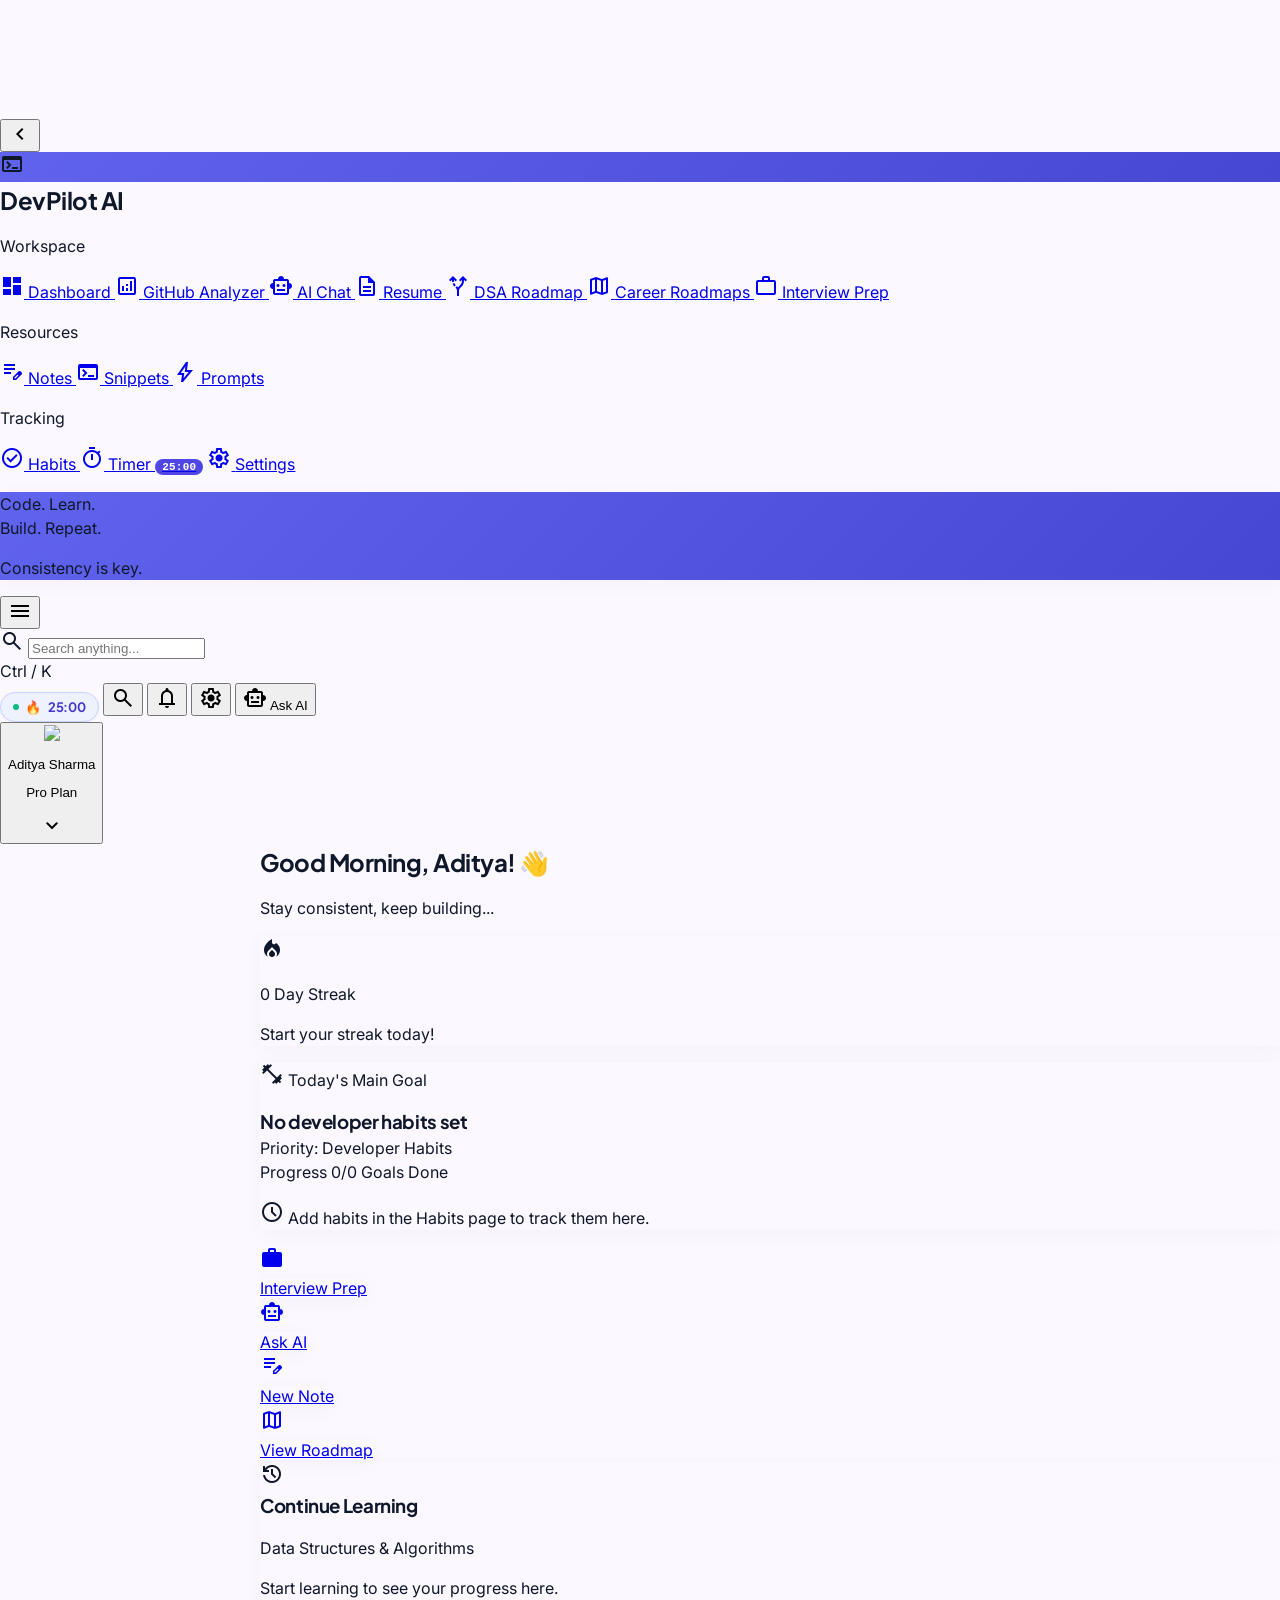
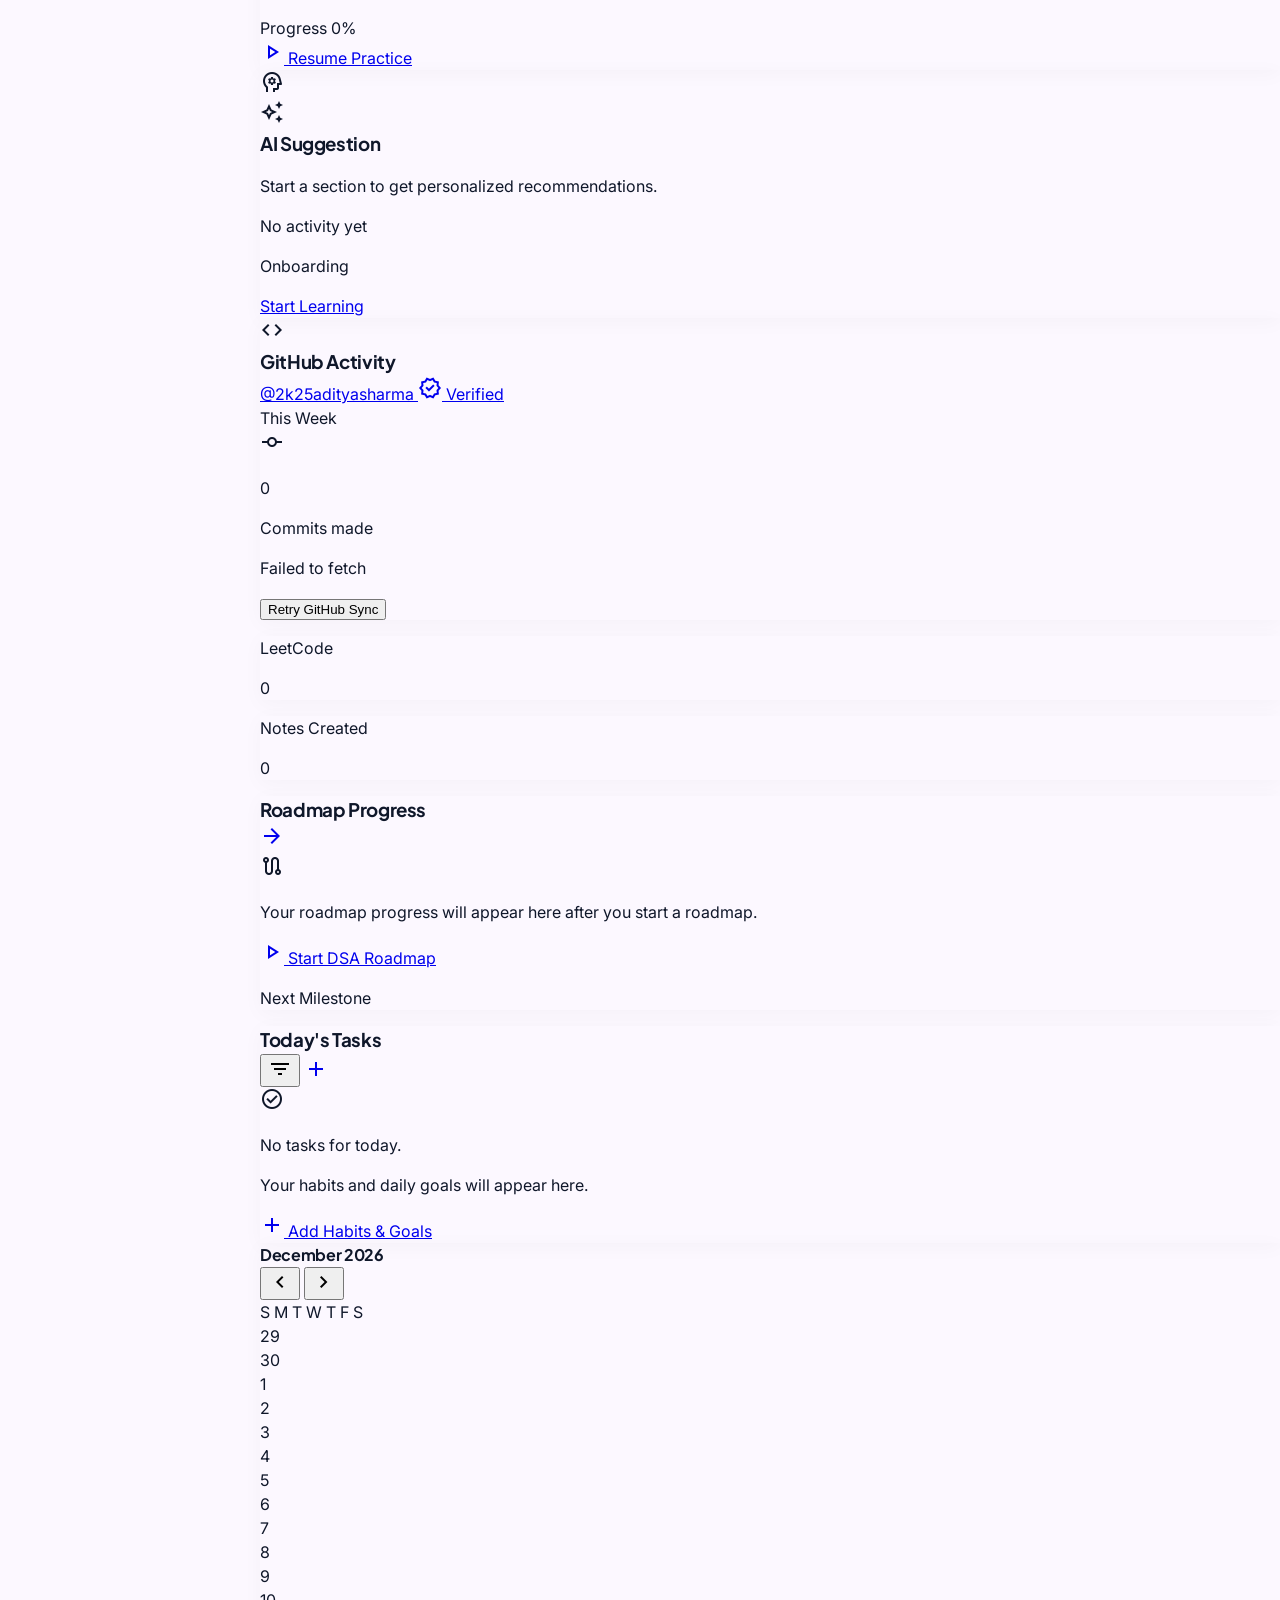
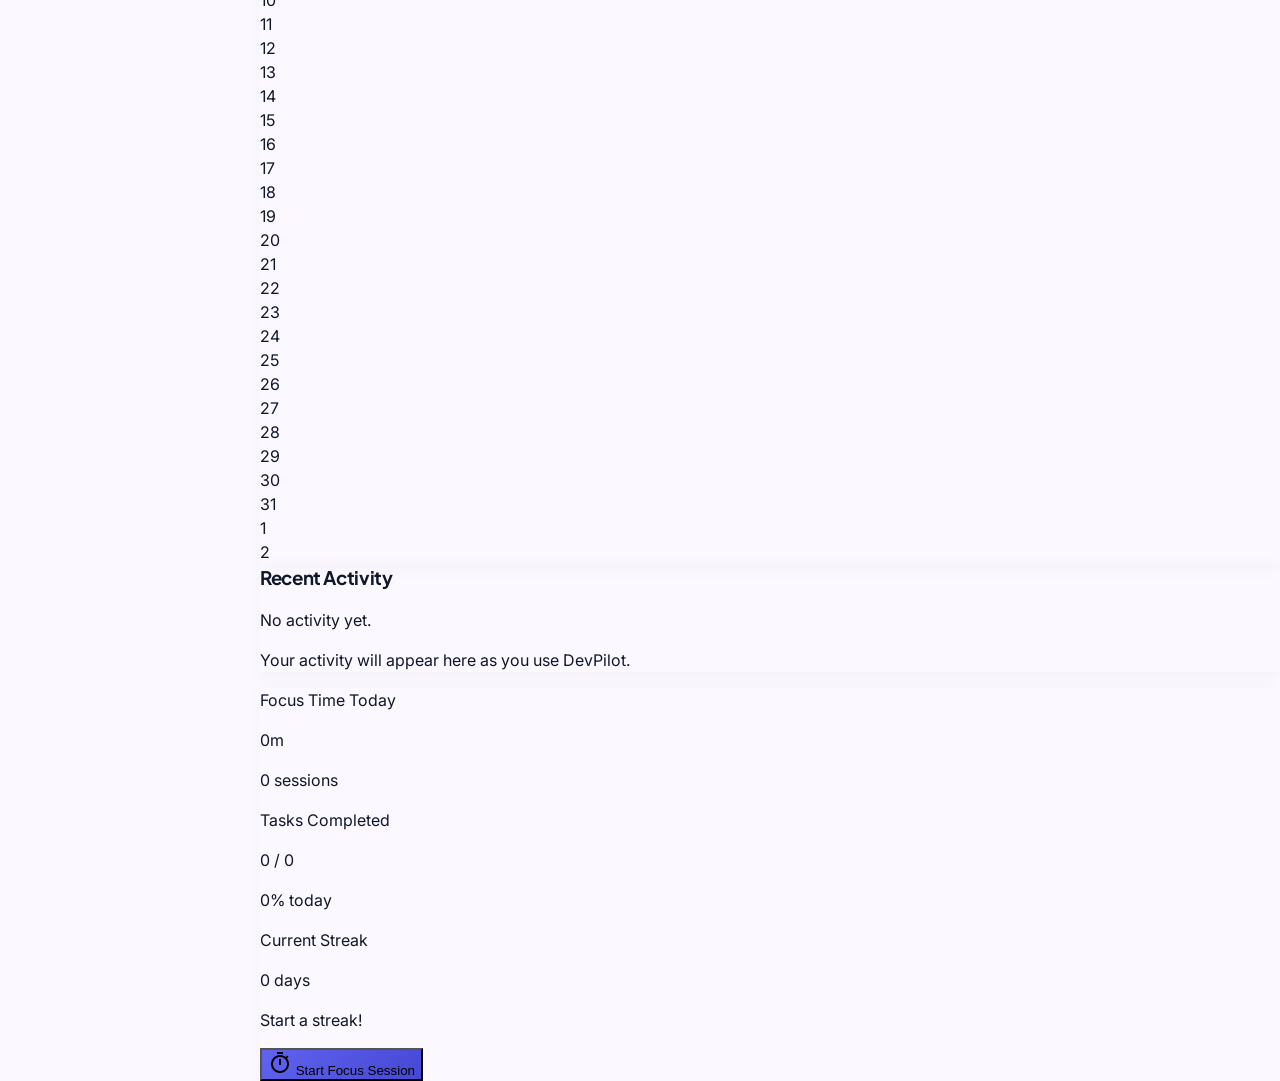
==== commit cab362b9: "fixed github and habit heatmap section" ====
--- a/index.html
+++ b/index.html
@@ -791,8 +791,8 @@
 <script src="js/data/interviewPrep/aptitude.js"></script>
 <script src="js/data/interviewPrep/checklists.js"></script>
 <script src="js/data/interviewPrep/index.js"></script>
-<script src="js/core/dashboardDataService.js"></script>
+<script src="js/core/dashboardDataService.js?v=20260916-github-sync"></script>
 <script src="js/core/app.js"></script>
-<script src="js/pages/dashboard.js"></script>
+<script src="js/pages/dashboard.js?v=20260916-github-sync"></script>
 </body>
 </html>
--- a/css/pages/dashboard.css
+++ b/css/pages/dashboard.css
@@ -65,3 +65,21 @@
     box-shadow: 0 0 0 0 rgba(16, 185, 129, 0);
   }
 }
+
+/* Custom Checkboxes in Task List */
+.task-checkbox,
+.task-habit-checkbox {
+  cursor: pointer;
+}
+
+.task-checkbox:checked,
+.task-habit-checkbox:checked {
+  background-color: var(--color-primary, #4648d4) !important;
+  border-color: var(--color-primary, #4648d4) !important;
+}
+
+.task-checkbox:checked ~ span,
+.task-habit-checkbox:checked ~ span {
+  opacity: 1 !important;
+}
+
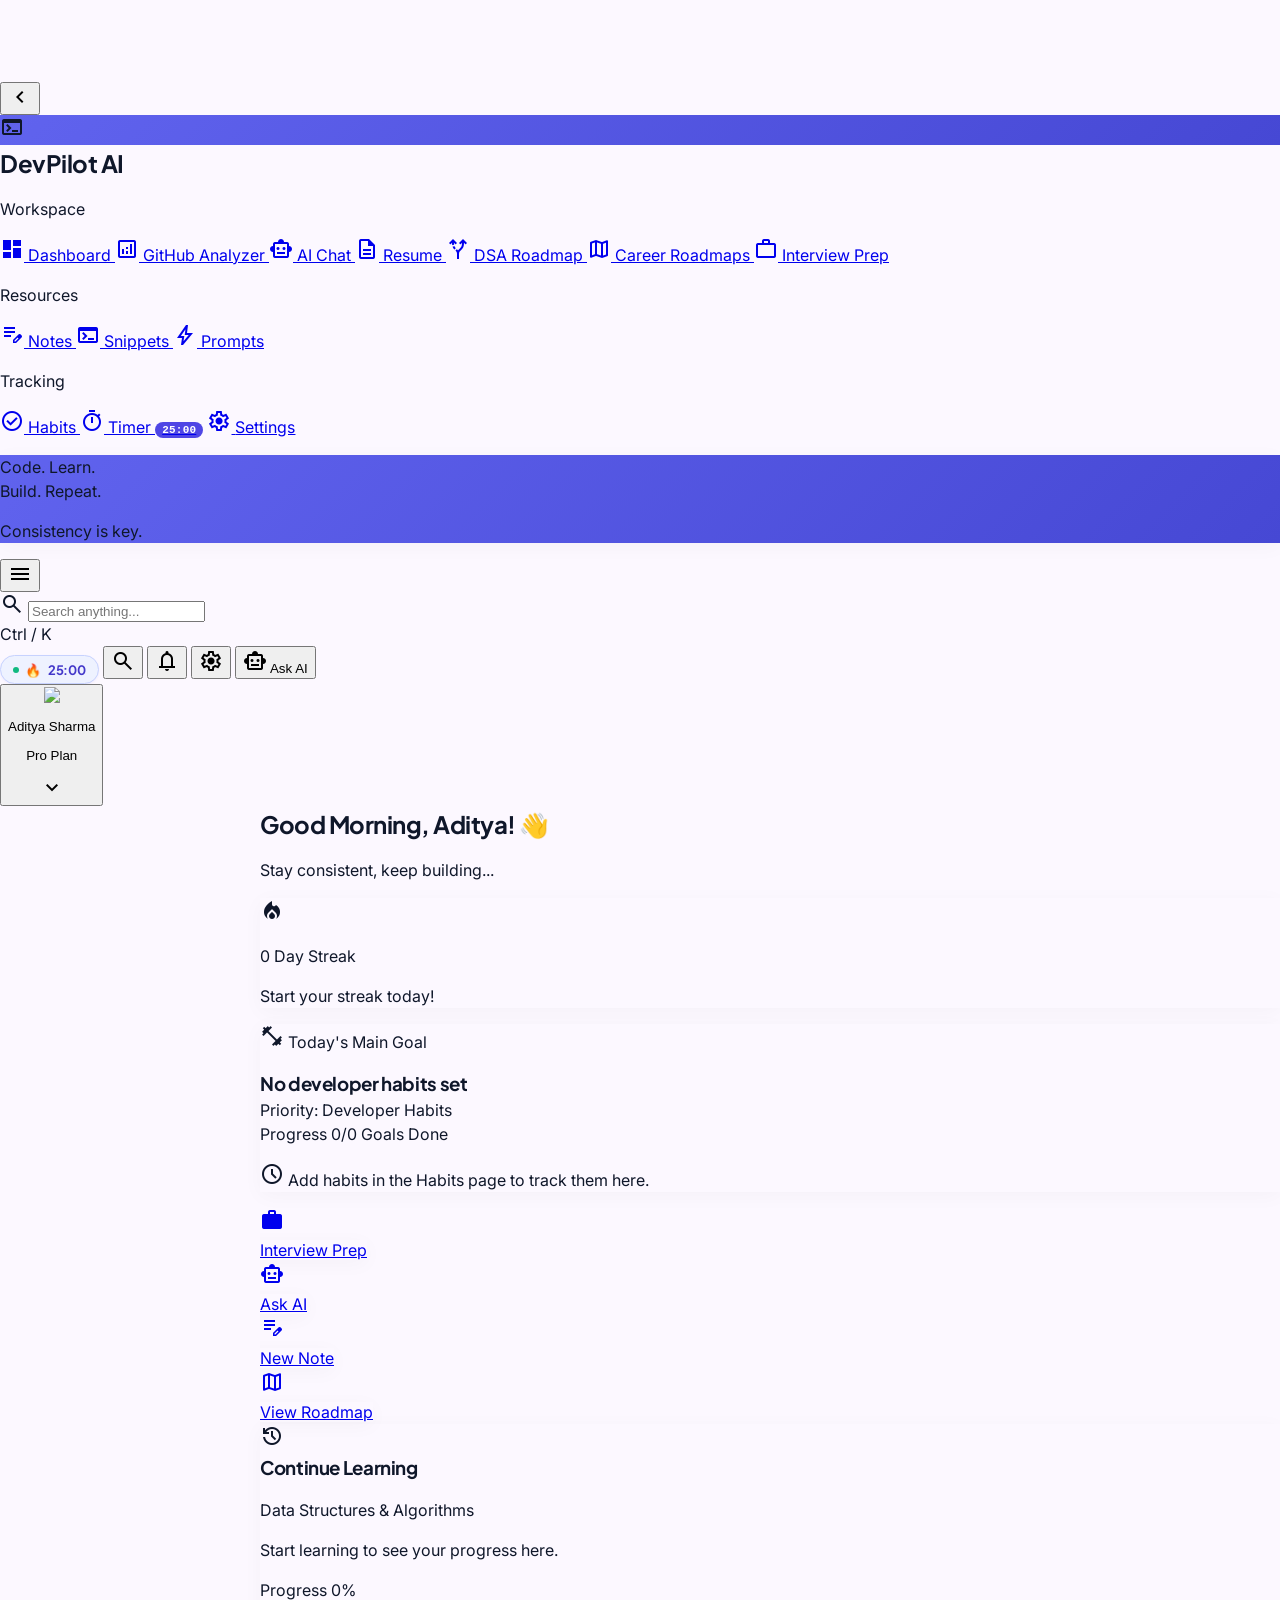
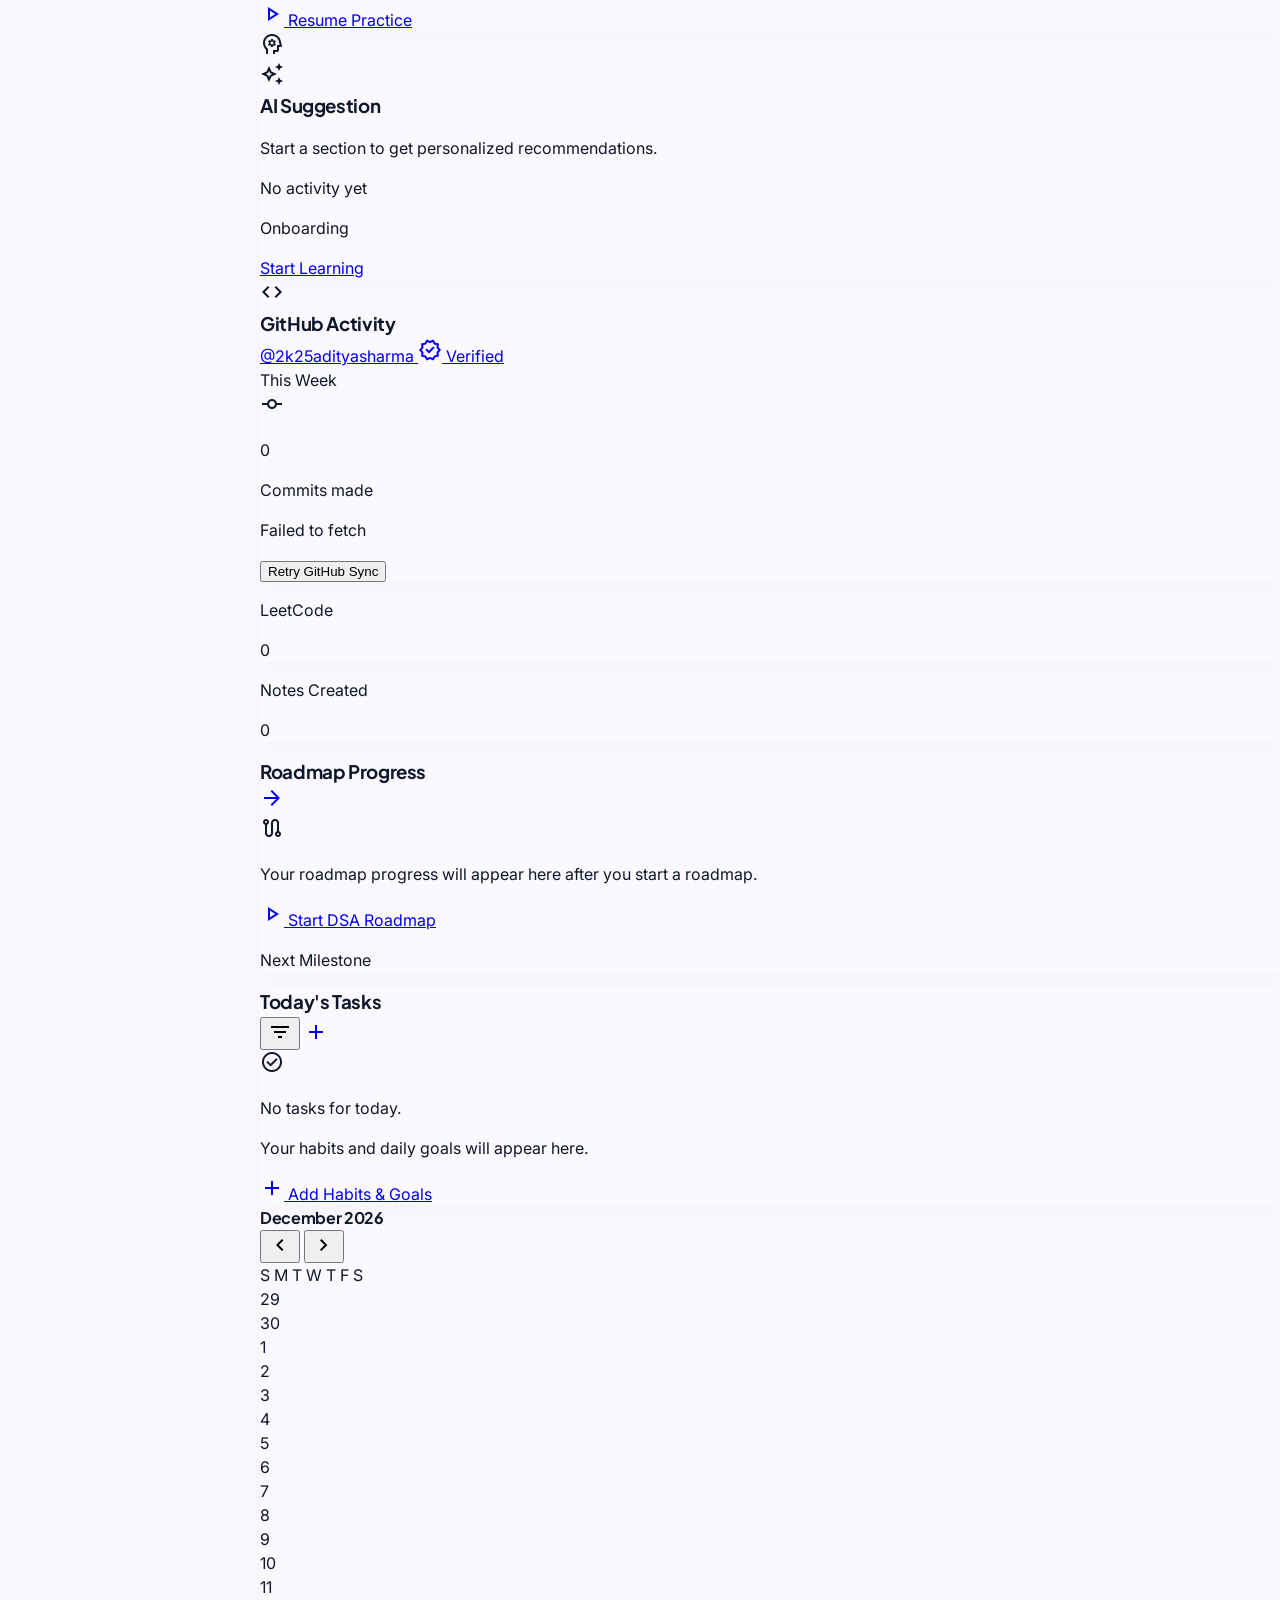
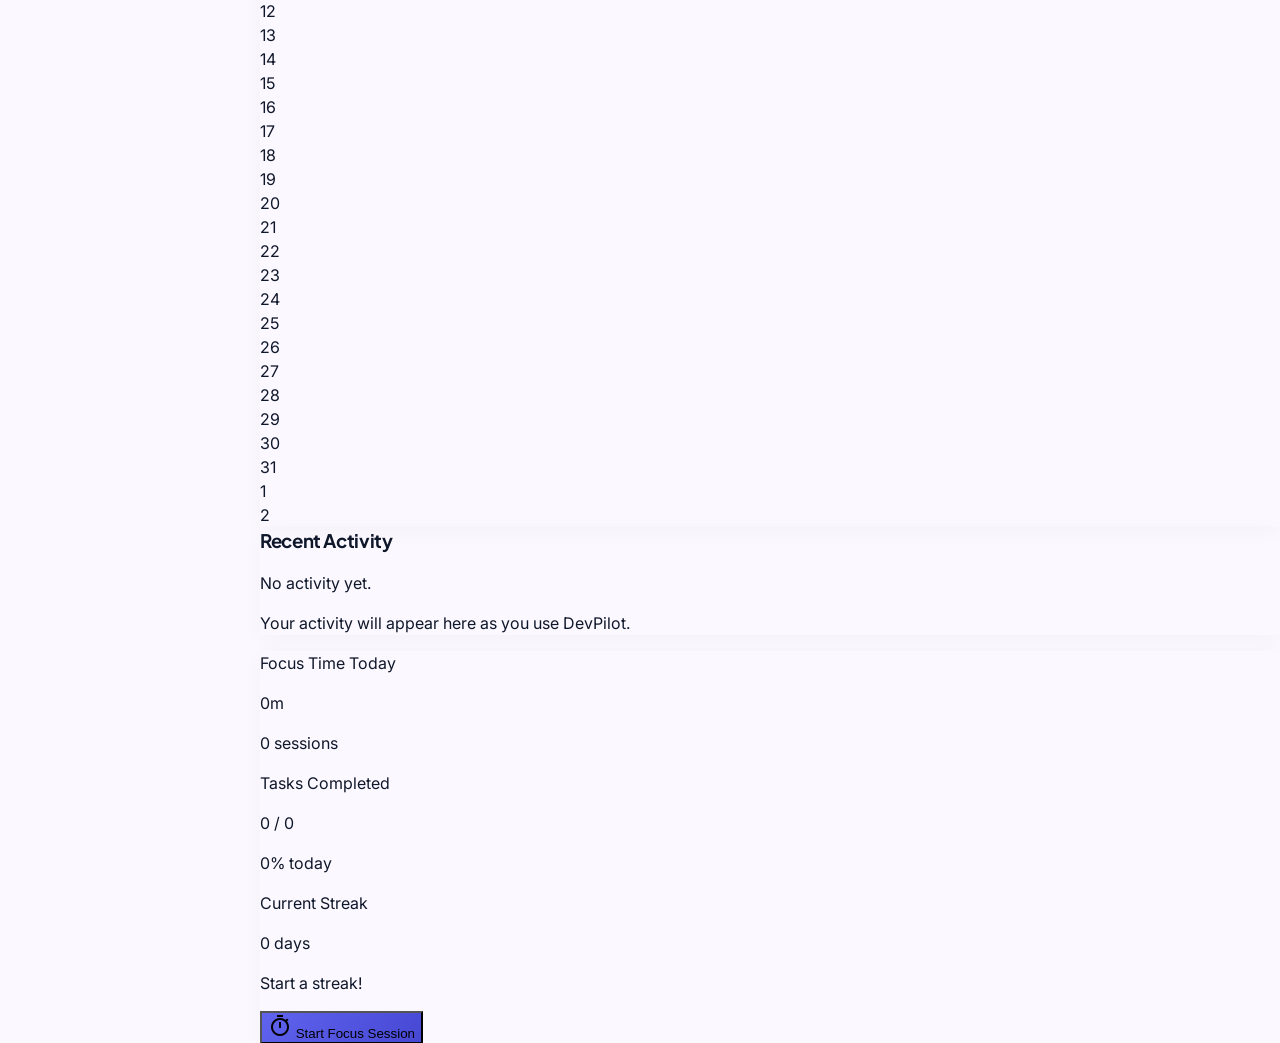
==== commit c8200ea8: "add a search bar section make it running" ====
--- a/index.html
+++ b/index.html
@@ -263,33 +263,26 @@
 </head>
 <body class="font-body-md text-on-surface antialiased bg-background">
 <!-- Command Palette Modal -->
-<div class="fixed inset-0 z-[100] bg-inverse-surface/40 backdrop-blur-sm flex items-start justify-center pt-[15vh] hidden" id="command-palette">
-<div class="bg-surface w-full max-w-2xl rounded-2xl shadow-2xl border border-outline-variant overflow-hidden" id="command-palette-content">
-<div class="flex items-center px-4 py-3 border-b border-outline-variant">
-<span class="material-symbols-outlined text-outline mr-3">search</span>
-<input class="flex-1 bg-transparent border-none outline-none text-body-lg font-body-lg text-on-surface placeholder-on-surface-variant focus:ring-0" id="command-input" placeholder="Search commands, files, or ask AI..." type="text"/>
-<span class="text-label-sm font-label-sm text-outline border border-outline-variant px-1.5 py-0.5 rounded">ESC</span>
-</div>
-<div class="p-2 max-h-[60vh] overflow-y-auto custom-scrollbar">
-<p class="px-3 py-2 text-label-sm font-label-sm text-outline uppercase tracking-wider">Suggestions</p>
-<button class="w-full flex items-center gap-3 px-3 py-2.5 rounded-lg hover:bg-surface-container-low text-left transition-colors">
-<span class="material-symbols-outlined text-primary">smart_toy</span>
-<span class="font-label-md text-on-surface flex-1">Ask AI about sliding window technique</span>
-</button>
-<button class="w-full flex items-center gap-3 px-3 py-2.5 rounded-lg hover:bg-surface-container-low text-left transition-colors">
-<span class="material-symbols-outlined text-on-surface-variant">edit_note</span>
-<span class="font-label-md text-on-surface flex-1">Create new note</span>
-<span class="text-label-sm text-outline border border-outline-variant px-1.5 py-0.5 rounded">N</span>
-</button>
-<button class="w-full flex items-center gap-3 px-3 py-2.5 rounded-lg hover:bg-surface-container-low text-left transition-colors">
-<span class="material-symbols-outlined text-on-surface-variant">timer</span>
-<span class="font-label-md text-on-surface flex-1">Start 25m Focus Session</span>
-</button>
-<a href="pages/interviewPrep.html" class="w-full flex items-center gap-3 px-3 py-2.5 rounded-lg hover:bg-surface-container-low text-left transition-colors">
-<span class="material-symbols-outlined text-indigo-600 dark:text-indigo-400">work</span>
-<span class="font-label-md text-on-surface flex-1">Practice Interview Prep (Aptitude, Tech & HR)</span>
-<span class="text-label-sm text-outline border border-outline-variant px-1.5 py-0.5 rounded">I</span>
-</a>
+<div class="fixed inset-0 z-[100] bg-inverse-surface/40 backdrop-blur-sm flex items-start justify-center pt-[10vh] sm:pt-[12vh] px-4 hidden" id="command-palette">
+<div class="bg-surface w-full max-w-2xl rounded-2xl shadow-2xl border border-outline-variant overflow-hidden flex flex-col max-h-[75vh]" id="command-palette-content">
+<div class="flex items-center px-4 py-3 border-b border-outline-variant shrink-0 bg-surface">
+<span class="material-symbols-outlined text-outline mr-3 text-xl">search</span>
+<input class="flex-1 bg-transparent border-none outline-none text-body-lg font-body-lg text-on-surface placeholder-on-surface-variant focus:ring-0" id="command-input" placeholder="Search pages, notes, habits, snippets, prompts..." type="text" autocomplete="off"/>
+<button class="p-1 text-on-surface-variant hover:text-on-surface rounded transition-colors mr-2 hidden" id="command-clear-btn" title="Clear search">
+  <span class="material-symbols-outlined text-[18px]">close</span>
+</button>
+<button class="text-label-sm font-label-sm text-outline border border-outline-variant px-2 py-0.5 rounded cursor-pointer hover:bg-surface-container-low transition-colors" id="command-esc-btn">ESC</button>
+</div>
+<div class="p-2 overflow-y-auto custom-scrollbar flex-1" id="command-results">
+<!-- Rendered dynamically via Dashboard Global Search -->
+</div>
+<div class="px-4 py-2.5 bg-surface-container-low border-t border-outline-variant/60 flex items-center justify-between text-xs text-outline shrink-0">
+  <div class="flex items-center gap-3">
+    <span class="flex items-center gap-1"><kbd class="px-1.5 py-0.5 rounded bg-surface border border-outline-variant font-mono text-[10px]">↑</kbd><kbd class="px-1.5 py-0.5 rounded bg-surface border border-outline-variant font-mono text-[10px]">↓</kbd> Navigate</span>
+    <span class="flex items-center gap-1"><kbd class="px-1.5 py-0.5 rounded bg-surface border border-outline-variant font-mono text-[10px]">↵</kbd> Open</span>
+    <span class="flex items-center gap-1"><kbd class="px-1.5 py-0.5 rounded bg-surface border border-outline-variant font-mono text-[10px]">esc</kbd> Close</span>
+  </div>
+  <span class="text-label-sm font-label-sm text-on-surface-variant font-medium hidden sm:inline">DevPilot Global Search</span>
 </div>
 </div>
 </div>
@@ -416,7 +409,7 @@
 <div class="flex-1 sm:hidden"></div>
 <!-- Actions & Profile -->
 <div class="flex items-center gap-2">
-<button class="p-2 text-on-surface-variant hover:bg-surface-container-low rounded-full transition-all sm:hidden">
+<button class="p-2 text-on-surface-variant hover:bg-surface-container-low rounded-full transition-all sm:hidden" id="mobile-search-trigger" aria-label="Open global search">
 <span class="material-symbols-outlined">search</span>
 </button>
 <button class="p-2 text-on-surface-variant hover:bg-surface-container-low rounded-full transition-all relative">
@@ -786,6 +779,8 @@
 <script src="js/data/careerRoadmaps/qaSdet.js"></script>
 <script src="js/data/careerRoadmapsData.js"></script>
 <script src="js/core/careerProgressionEngine.js"></script>
+<script src="js/data/snippetsData.js"></script>
+<script src="js/data/promptsData.js"></script>
 <script src="js/data/notesData.js"></script>
 <script src="js/data/interviewPrep/operatingSystems.js"></script>
 <script src="js/data/interviewPrep/aptitude.js"></script>
--- a/css/pages/dashboard.css
+++ b/css/pages/dashboard.css
@@ -83,3 +83,38 @@
   opacity: 1 !important;
 }
 
+/* ==========================================================================
+   Global Search / Command Palette Styling
+   ========================================================================== */
+.command-result-item {
+  transition: background-color 0.15s ease, border-color 0.15s ease;
+  outline: none;
+}
+
+.command-result-item.is-selected {
+  background-color: var(--color-surface-container, #efecf8) !important;
+  border-left: 3px solid var(--color-primary, #4648d4) !important;
+}
+
+.dark .command-result-item.is-selected {
+  background-color: rgba(96, 99, 238, 0.16) !important;
+  border-left: 3px solid var(--color-primary-container, #6063ee) !important;
+}
+
+.command-result-item:hover:not(.is-selected) {
+  background-color: var(--color-surface-container-low, #f5f2fe);
+}
+
+.dark .command-result-item:hover:not(.is-selected) {
+  background-color: rgba(255, 255, 255, 0.05);
+}
+
+.command-badge {
+  font-size: 10px;
+  font-weight: 600;
+  padding: 2px 6px;
+  border-radius: 4px;
+  text-transform: uppercase;
+  letter-spacing: 0.05em;
+}
+
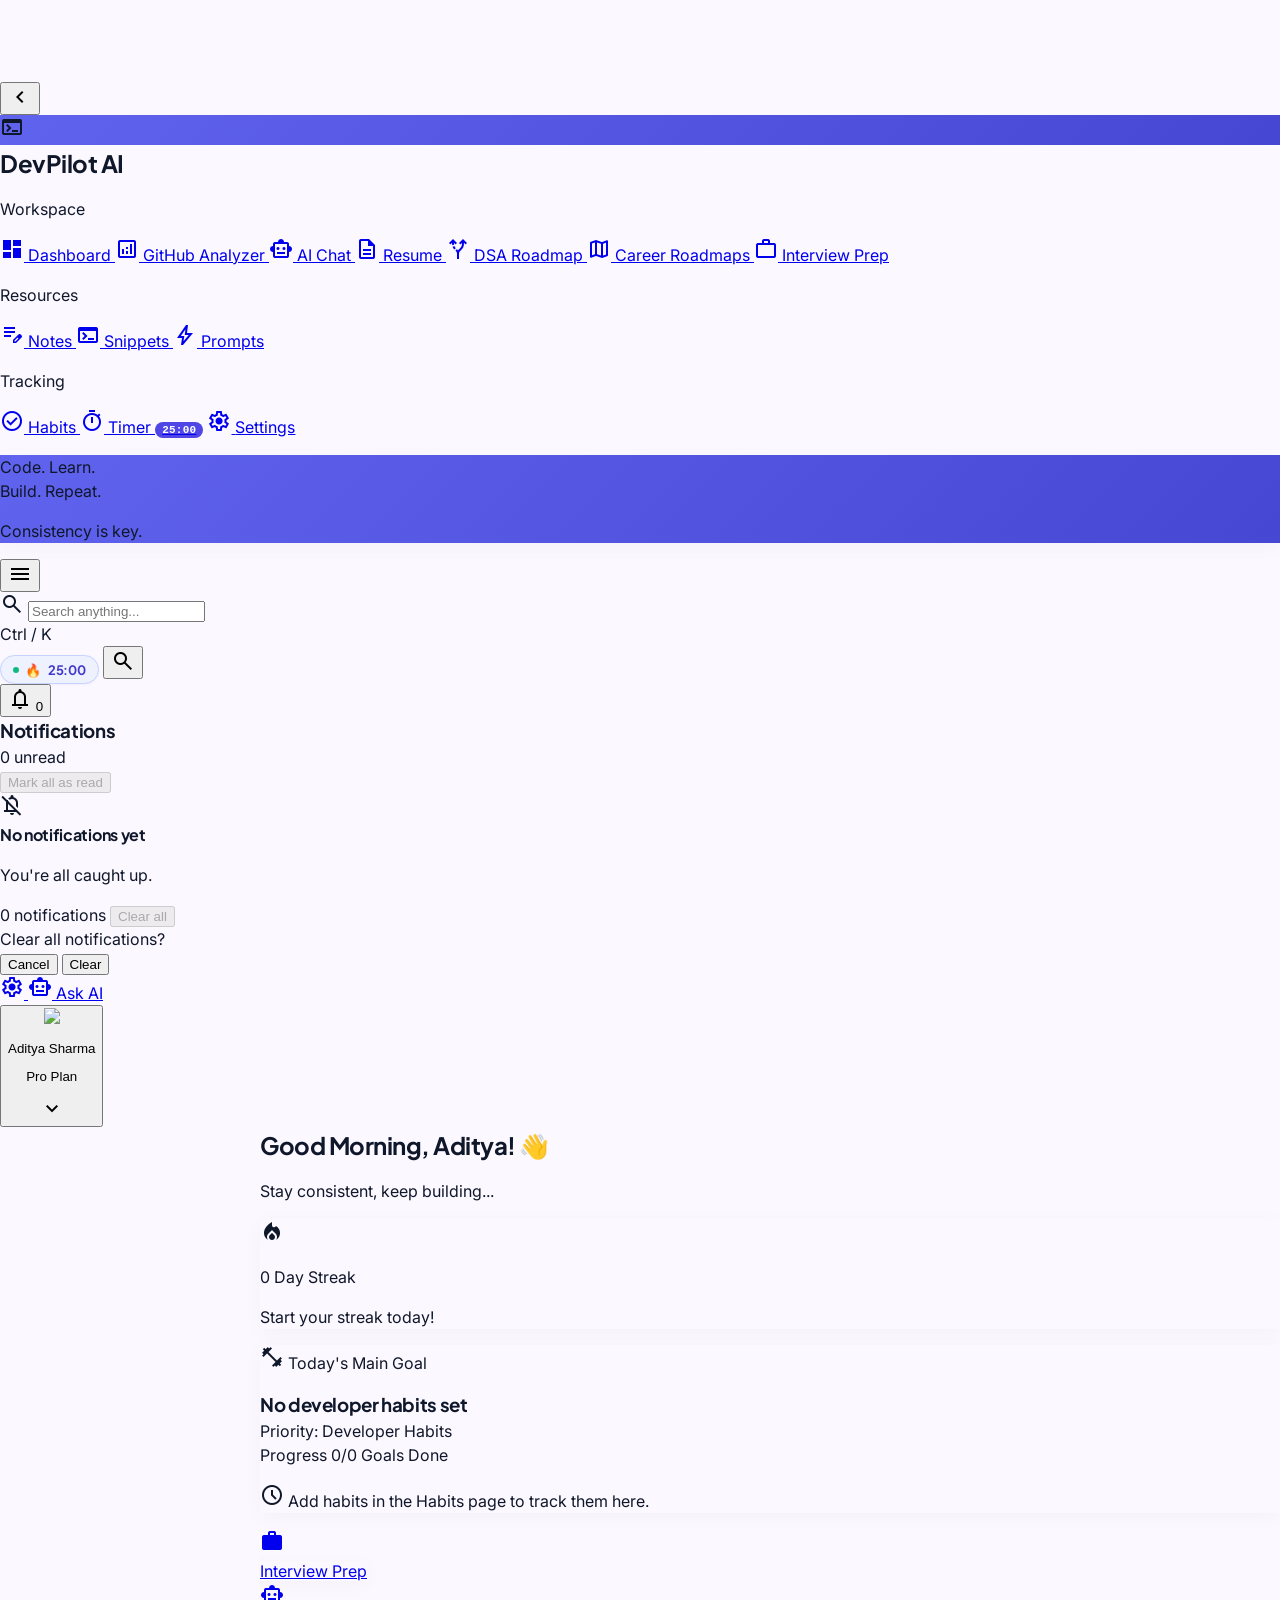
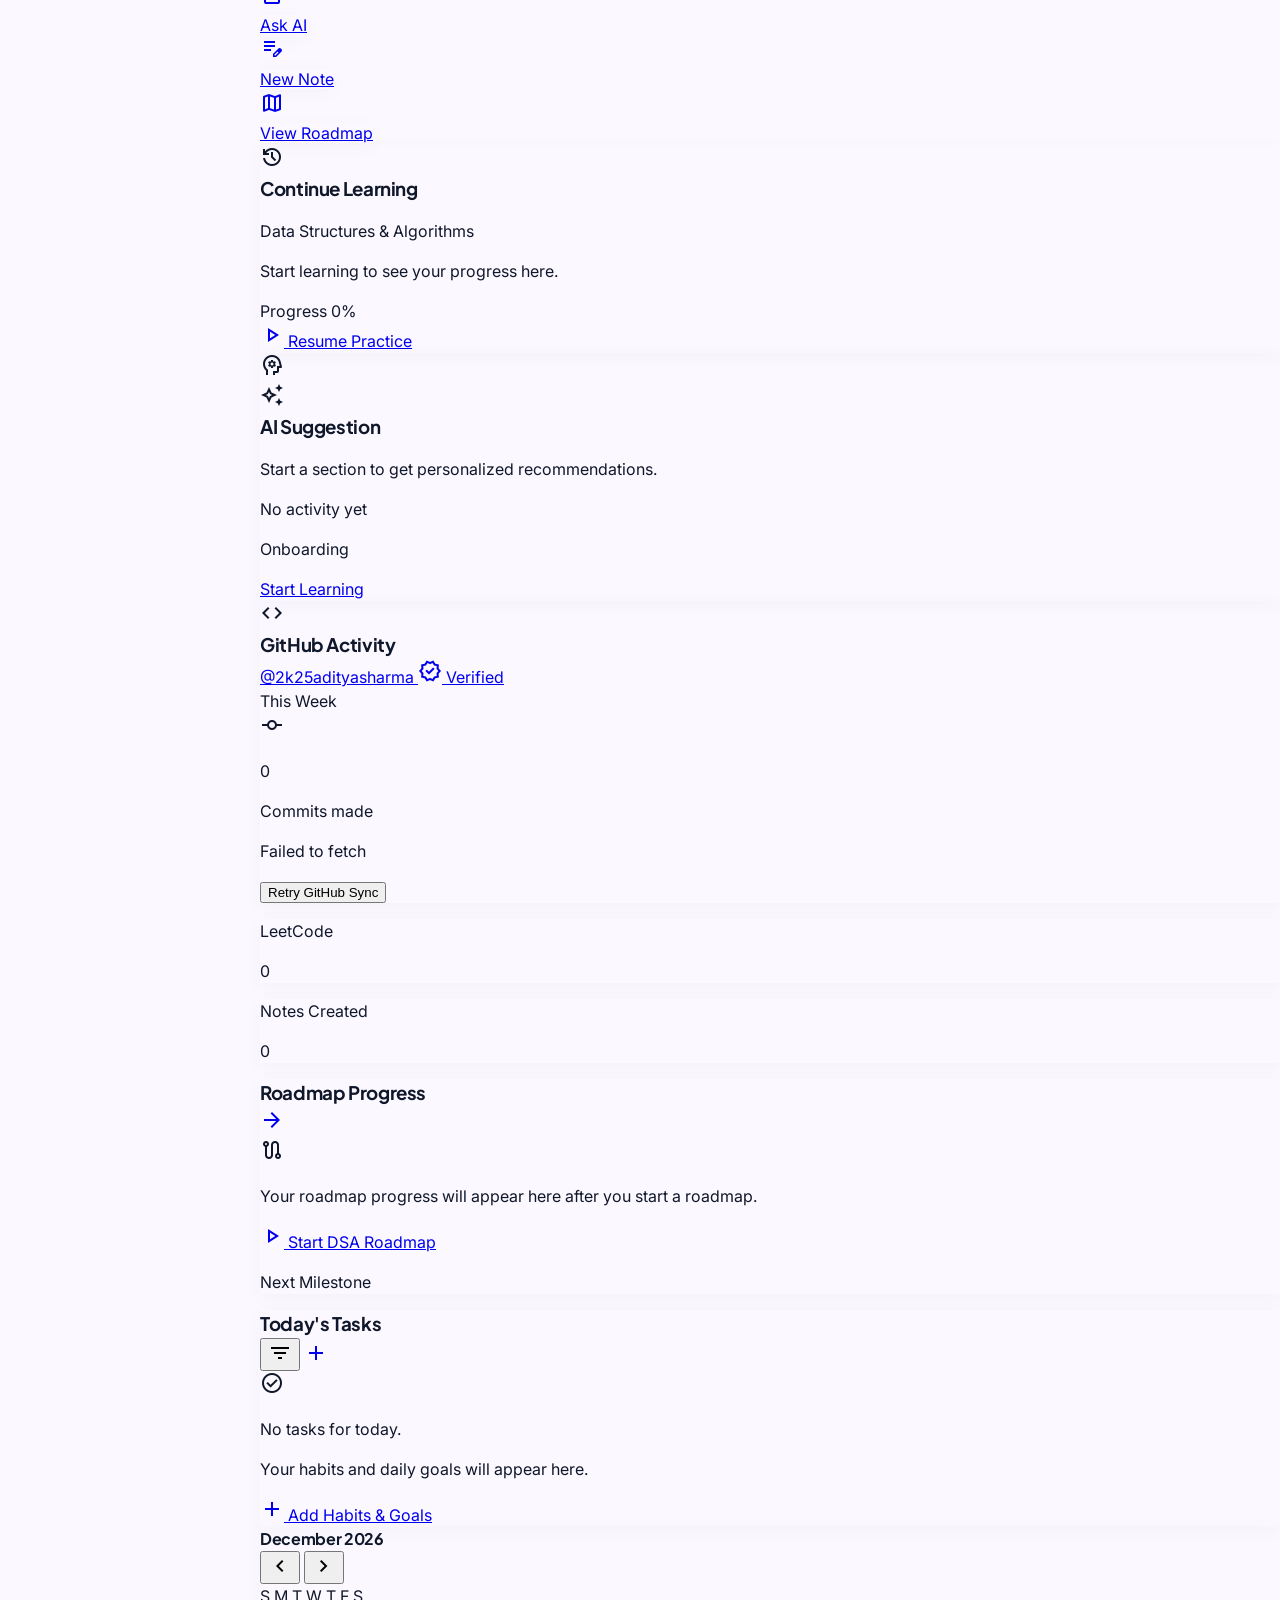
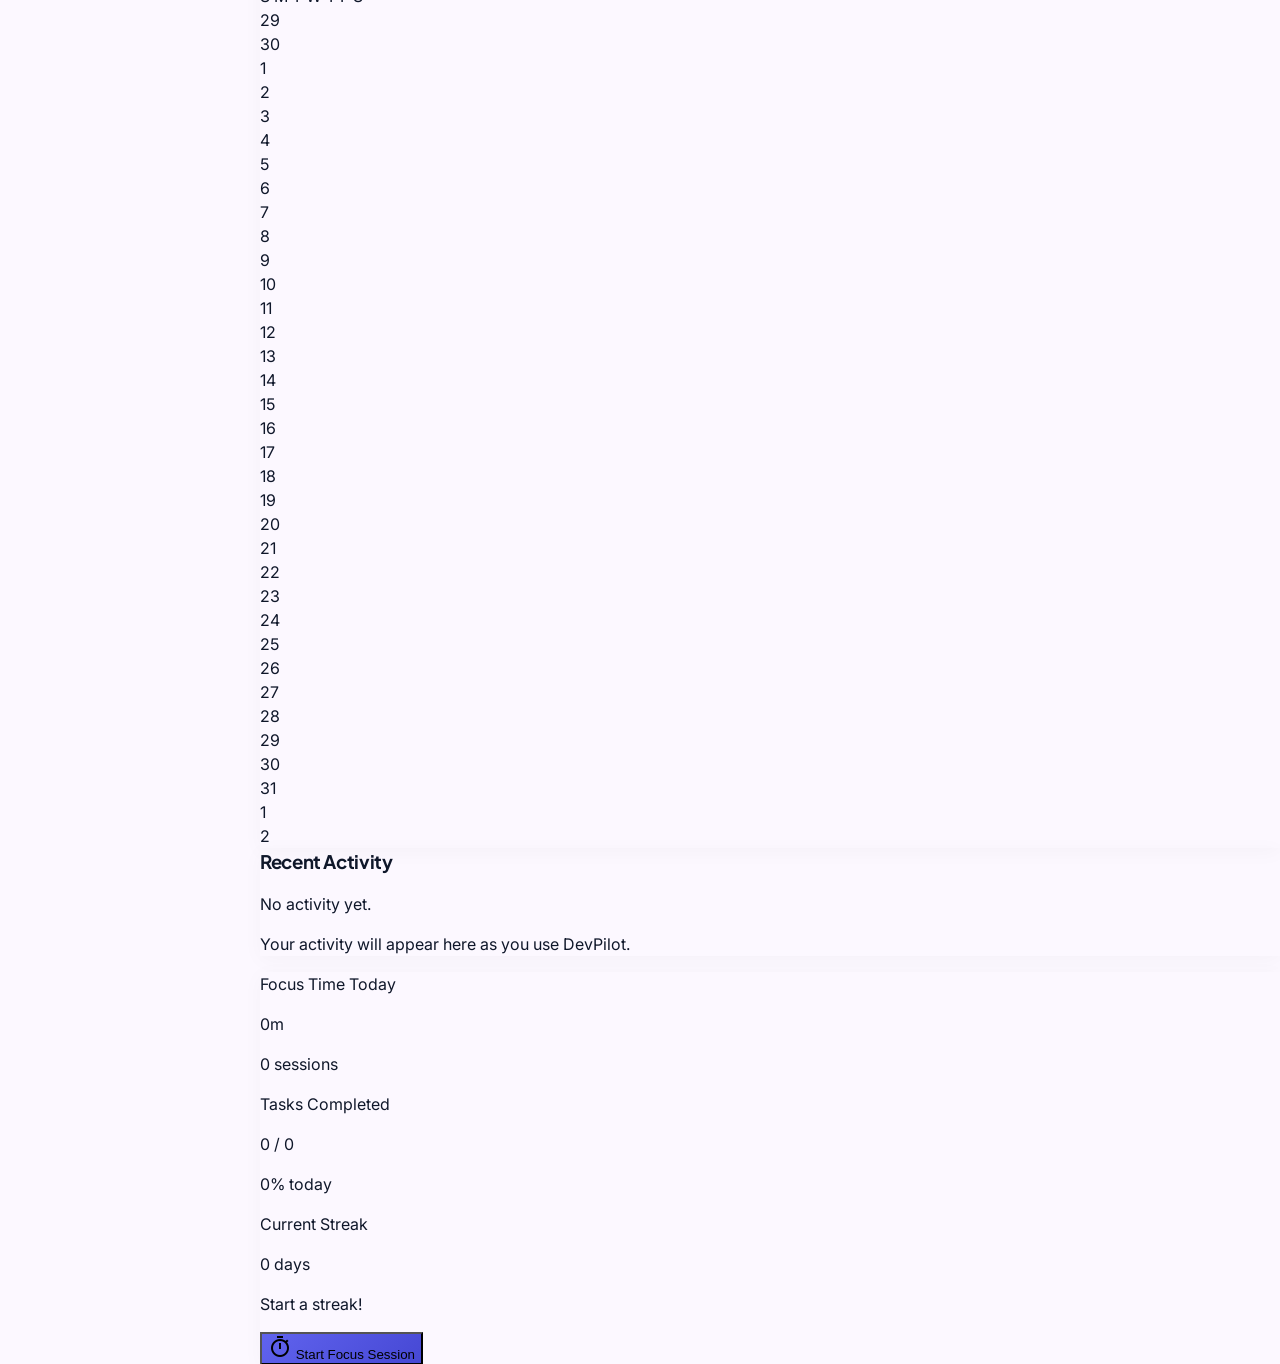
==== commit 92e711e9: "add notificattion" ====
--- a/index.html
+++ b/index.html
@@ -412,17 +412,59 @@
 <button class="p-2 text-on-surface-variant hover:bg-surface-container-low rounded-full transition-all sm:hidden" id="mobile-search-trigger" aria-label="Open global search">
 <span class="material-symbols-outlined">search</span>
 </button>
-<button class="p-2 text-on-surface-variant hover:bg-surface-container-low rounded-full transition-all relative">
+<div class="relative" id="notification-bell-wrapper">
+<button id="notification-bell-btn" class="p-2 text-on-surface-variant hover:bg-surface-container-low rounded-full transition-all relative flex items-center justify-center cursor-pointer" aria-label="Notifications" aria-expanded="false">
 <span class="material-symbols-outlined">notifications</span>
-<span class="absolute top-2 right-2 w-2 h-2 bg-error rounded-full border border-background"></span>
+<span id="notification-unread-badge" class="absolute top-1.5 right-1.5 min-w-[18px] h-[18px] px-1 bg-error text-white font-bold text-[10px] rounded-full flex items-center justify-center border-2 border-background hidden" aria-live="polite">0</span>
 </button>
-<button class="p-2 text-on-surface-variant hover:bg-surface-container-low rounded-full transition-all mr-2 hidden sm:block">
+
+<!-- Notification Dropdown Panel -->
+<div id="notification-panel" class="absolute right-0 top-full mt-2 w-80 sm:w-96 bg-surface border border-outline-variant rounded-2xl shadow-2xl overflow-hidden z-50 hidden" role="dialog" aria-label="Notifications">
+  <!-- Header -->
+  <div class="px-4 py-3 border-b border-outline-variant flex items-center justify-between bg-surface-container-low/60">
+    <div class="flex items-center gap-2">
+      <h3 class="font-title-md text-title-md text-on-surface font-bold">Notifications</h3>
+      <span id="notification-header-count" class="text-xs px-2 py-0.5 rounded-full bg-primary/10 text-primary font-semibold hidden">0 unread</span>
+    </div>
+    <button id="notification-mark-all-read" class="text-label-sm font-label-sm text-primary hover:text-primary-container font-medium px-2 py-1 rounded hover:bg-surface-container transition-colors disabled:opacity-40 disabled:cursor-not-allowed" title="Mark all as read">
+      Mark all as read
+    </button>
+  </div>
+
+  <!-- Notification List -->
+  <div id="notification-list" class="max-h-[380px] overflow-y-auto custom-scrollbar divide-y divide-outline-variant/30" role="list">
+    <!-- Dynamic notifications rendered here -->
+  </div>
+
+  <!-- Footer with Clear All -->
+  <div id="notification-footer" class="px-4 py-2.5 border-t border-outline-variant/60 flex items-center justify-between bg-surface-container-low/40 text-xs text-on-surface-variant">
+    <span id="notification-total-count" class="text-[11px] text-outline">0 notifications</span>
+    <button id="notification-clear-all-btn" class="text-[11px] font-medium text-error hover:text-error/80 px-2 py-1 rounded hover:bg-error-container/20 transition-colors disabled:opacity-40 disabled:cursor-not-allowed">
+      Clear all
+    </button>
+  </div>
+
+  <!-- Clear All Confirmation Bar -->
+  <div id="notification-clear-confirm" class="px-4 py-2.5 bg-error-container text-on-error-container border-t border-error/20 flex items-center justify-between text-xs hidden">
+    <span class="font-medium">Clear all notifications?</span>
+    <div class="flex items-center gap-2">
+      <button id="notification-cancel-clear-btn" class="px-2 py-0.5 rounded bg-surface text-on-surface text-[11px] font-medium hover:bg-surface-container transition-colors">
+        Cancel
+      </button>
+      <button id="notification-confirm-clear-btn" class="px-2 py-0.5 rounded bg-error text-white text-[11px] font-bold hover:opacity-90 transition-colors">
+        Clear
+      </button>
+    </div>
+  </div>
+</div>
+</div>
+<a id="top-nav-settings-btn" href="pages/settings.html" class="p-2 text-on-surface-variant hover:bg-surface-container-low rounded-full transition-all mr-2 hidden sm:flex items-center justify-center" aria-label="Settings">
 <span class="material-symbols-outlined">settings</span>
-</button>
-<button class="bg-primary hover:bg-primary/90 text-on-primary px-3 sm:px-4 py-2 rounded-lg font-label-md text-label-md shadow-sm transition-transform hover:-translate-y-0.5 sm:mr-4 flex items-center gap-2">
+</a>
+<a id="top-nav-ask-ai-btn" href="pages/chat.html" class="bg-primary hover:bg-primary/90 text-on-primary px-3 sm:px-4 py-2 rounded-lg font-label-md text-label-md shadow-sm transition-transform hover:-translate-y-0.5 sm:mr-4 flex items-center gap-2">
 <span class="material-symbols-outlined text-[18px]">smart_toy</span>
 <span class="hidden sm:inline">Ask AI</span>
-</button>
+</a>
 <div class="hidden sm:block h-8 w-px bg-outline-variant mx-2"></div>
 <!-- Profile Dropdown Trigger -->
 <button class="flex items-center gap-3 hover:bg-surface-container-low p-1.5 rounded-lg transition-colors sm:ml-2">
@@ -786,6 +828,9 @@
 <script src="js/data/interviewPrep/aptitude.js"></script>
 <script src="js/data/interviewPrep/checklists.js"></script>
 <script src="js/data/interviewPrep/index.js"></script>
+<script src="js/core/authService.js"></script>
+<script src="js/core/notificationService.js"></script>
+<script src="js/core/notificationUI.js"></script>
 <script src="js/core/dashboardDataService.js?v=20260916-github-sync"></script>
 <script src="js/core/app.js"></script>
 <script src="js/pages/dashboard.js?v=20260916-github-sync"></script>
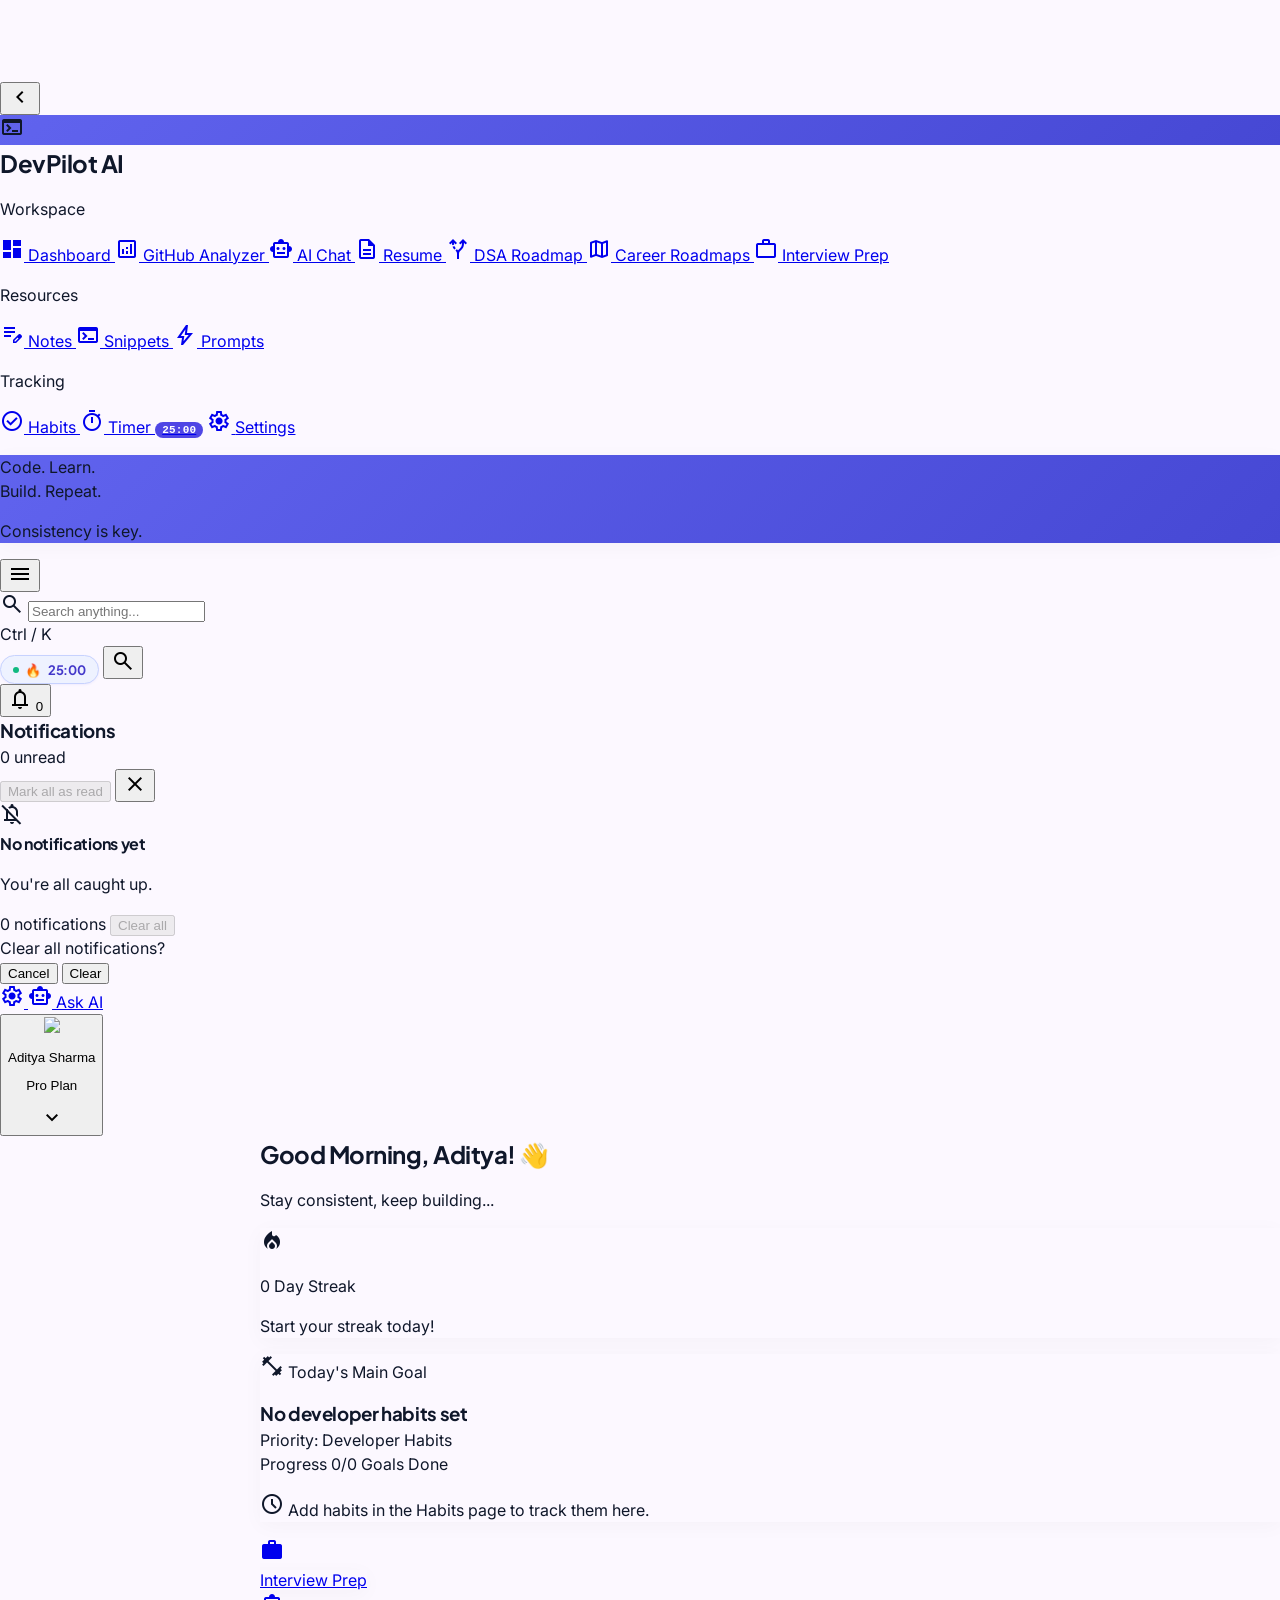
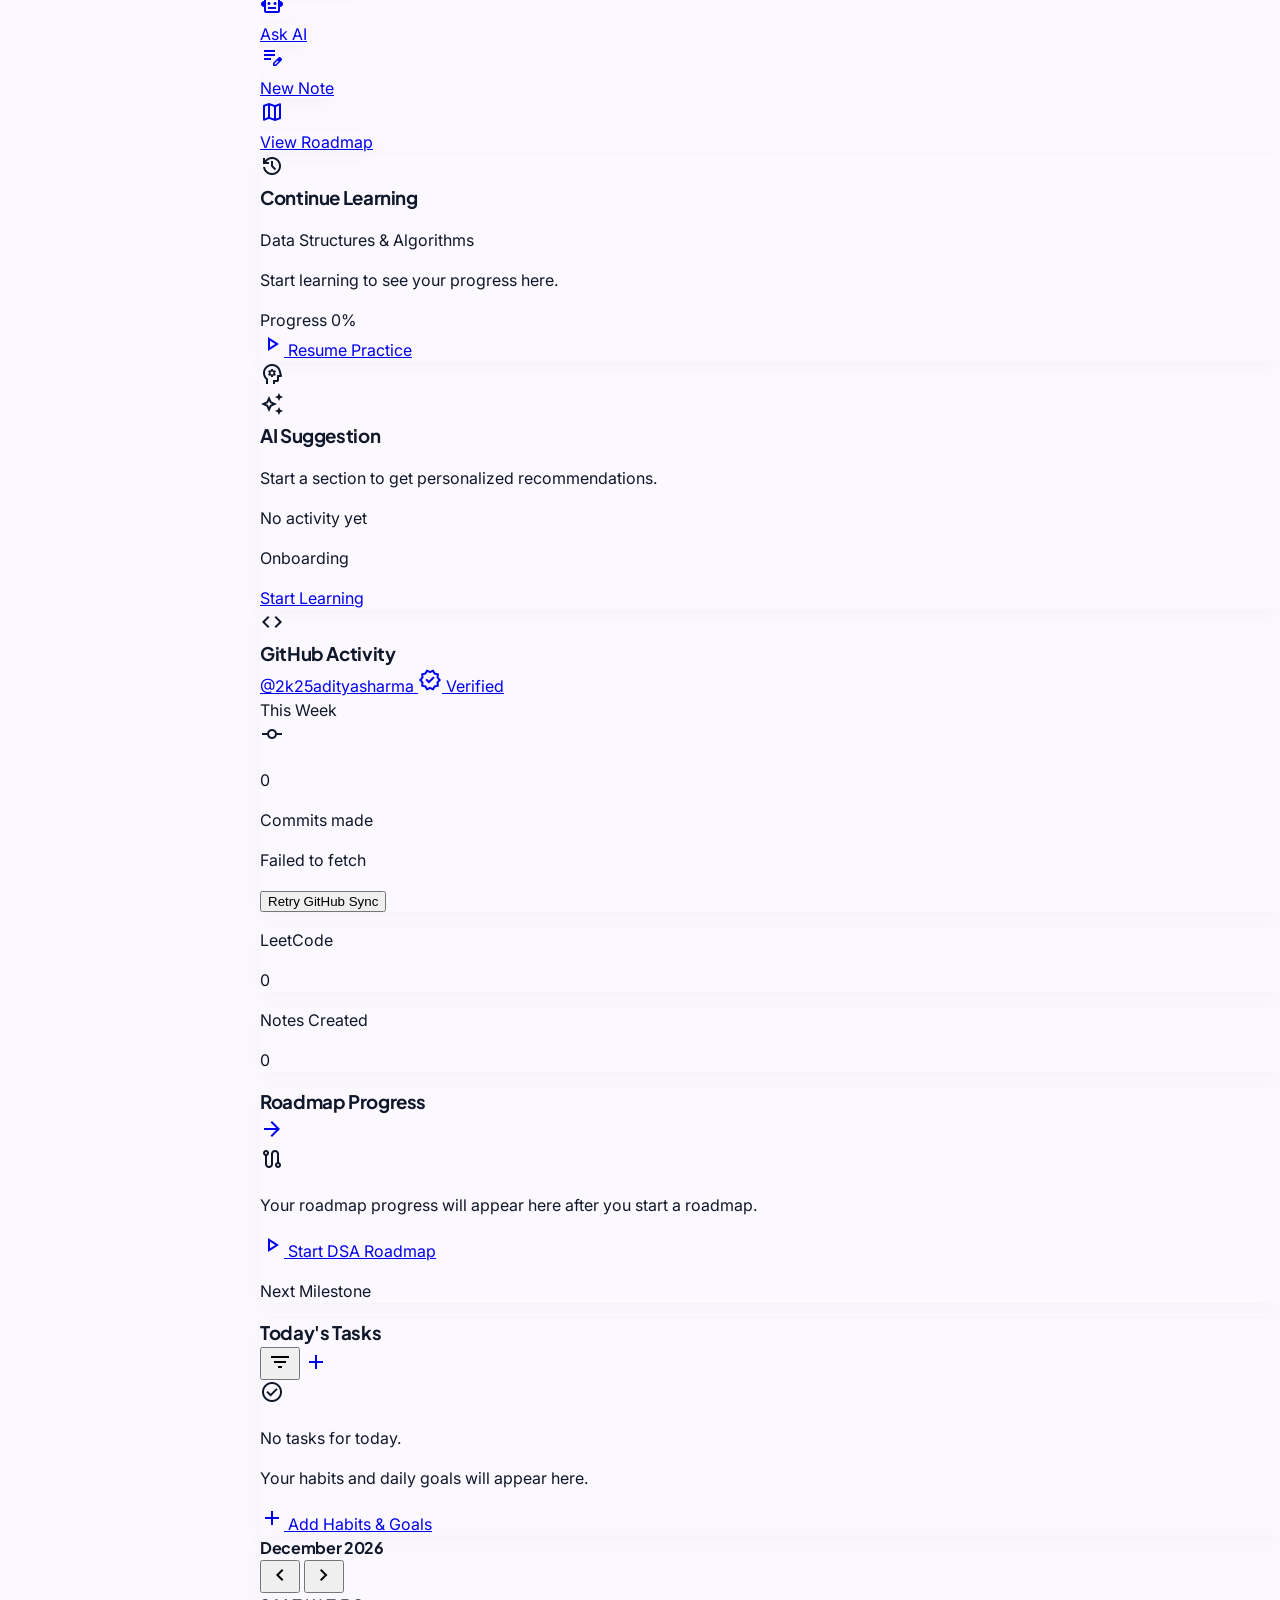
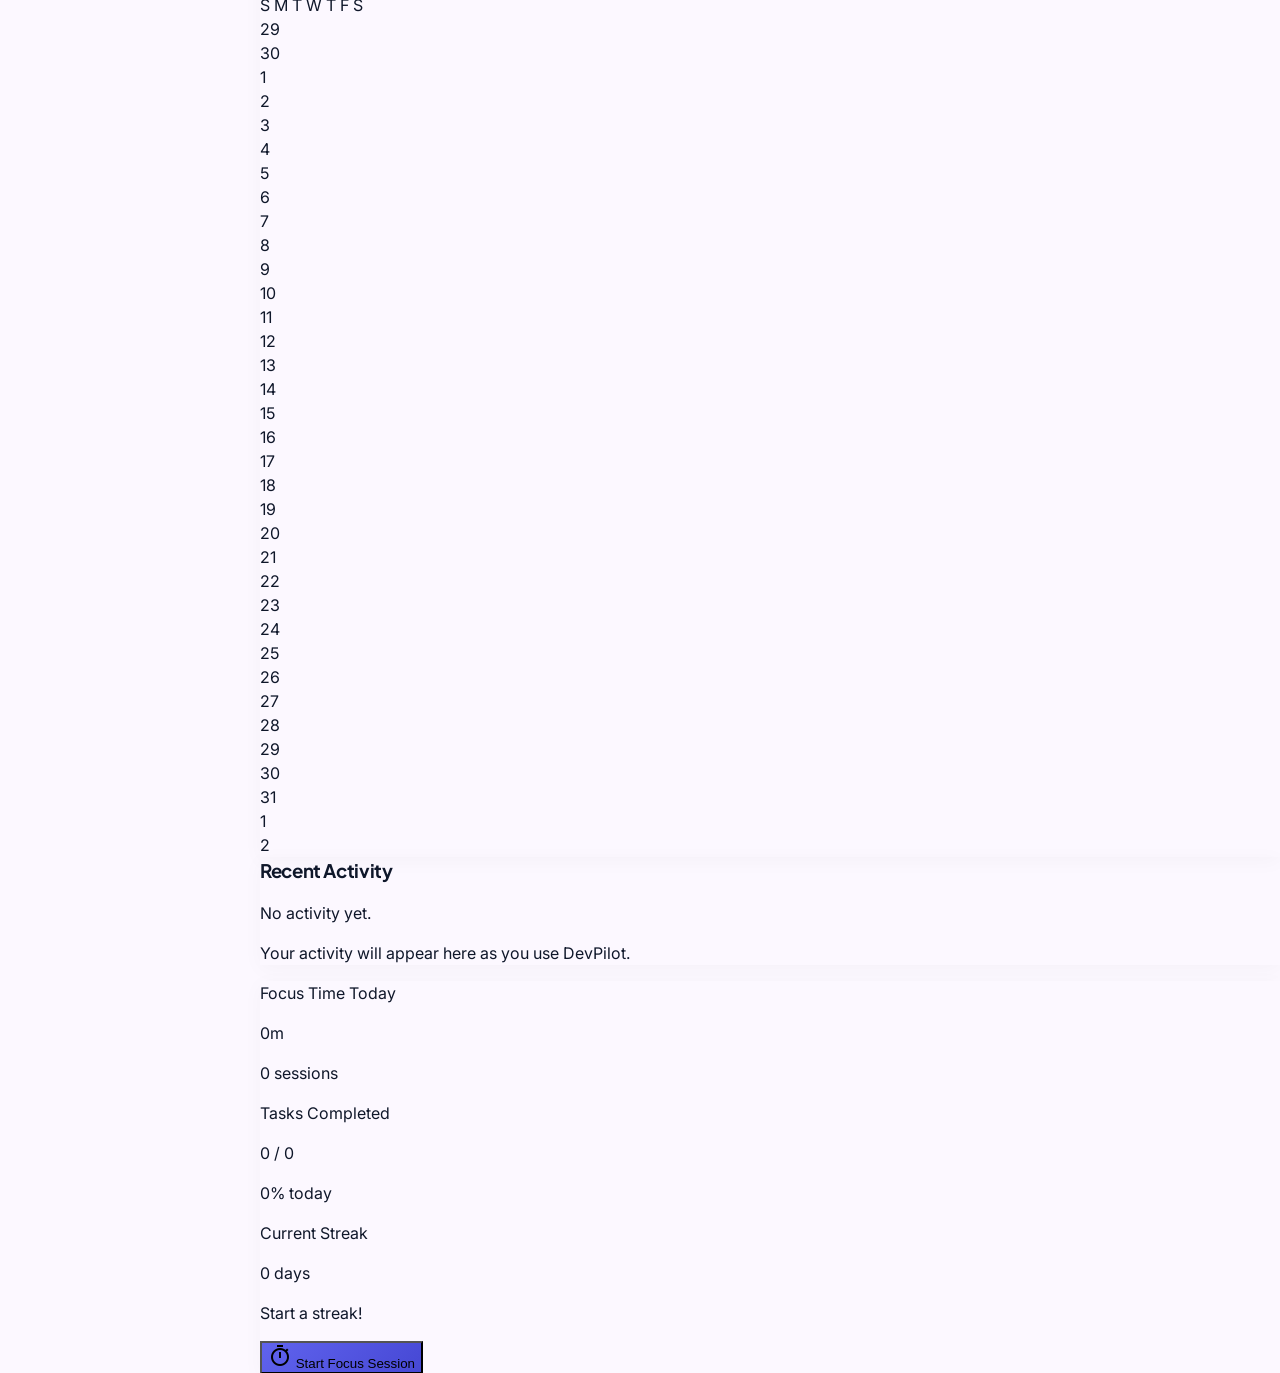
==== commit 2cccfd51: "fix(notifications): fix delete button clicks and prevent resurrection on reload" ====
--- a/index.html
+++ b/index.html
@@ -426,9 +426,14 @@
       <h3 class="font-title-md text-title-md text-on-surface font-bold">Notifications</h3>
       <span id="notification-header-count" class="text-xs px-2 py-0.5 rounded-full bg-primary/10 text-primary font-semibold hidden">0 unread</span>
     </div>
-    <button id="notification-mark-all-read" class="text-label-sm font-label-sm text-primary hover:text-primary-container font-medium px-2 py-1 rounded hover:bg-surface-container transition-colors disabled:opacity-40 disabled:cursor-not-allowed" title="Mark all as read">
-      Mark all as read
-    </button>
+    <div class="flex items-center gap-1.5">
+      <button id="notification-mark-all-read" class="text-label-sm font-label-sm text-primary hover:text-primary-container font-medium px-2 py-1 rounded hover:bg-surface-container transition-colors disabled:opacity-40 disabled:cursor-not-allowed cursor-pointer" title="Mark all as read">
+        Mark all as read
+      </button>
+      <button id="notification-close-btn" class="p-1 rounded-lg text-slate-400 hover:text-on-surface hover:bg-surface-container transition-colors flex items-center justify-center cursor-pointer" title="Close notifications" aria-label="Close notifications">
+        <span class="material-symbols-outlined text-[18px]">close</span>
+      </button>
+    </div>
   </div>
 
   <!-- Notification List -->
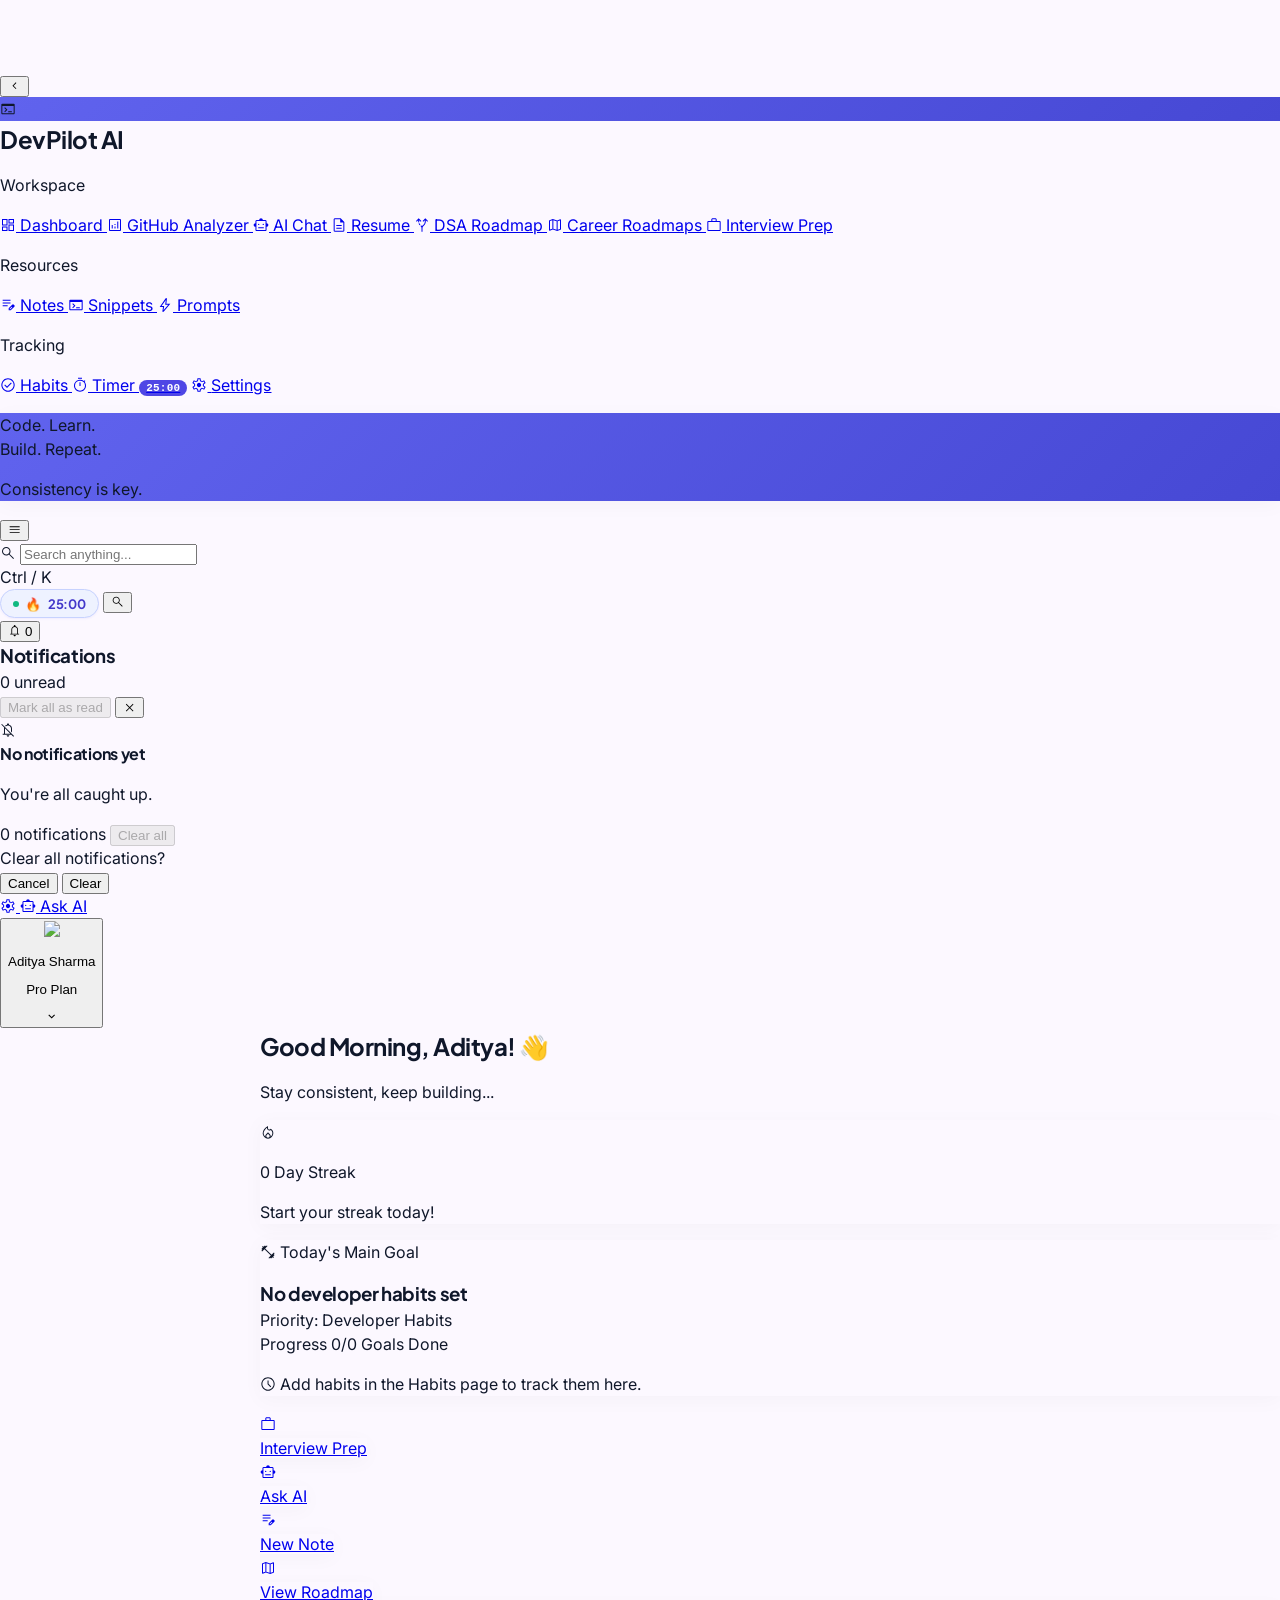
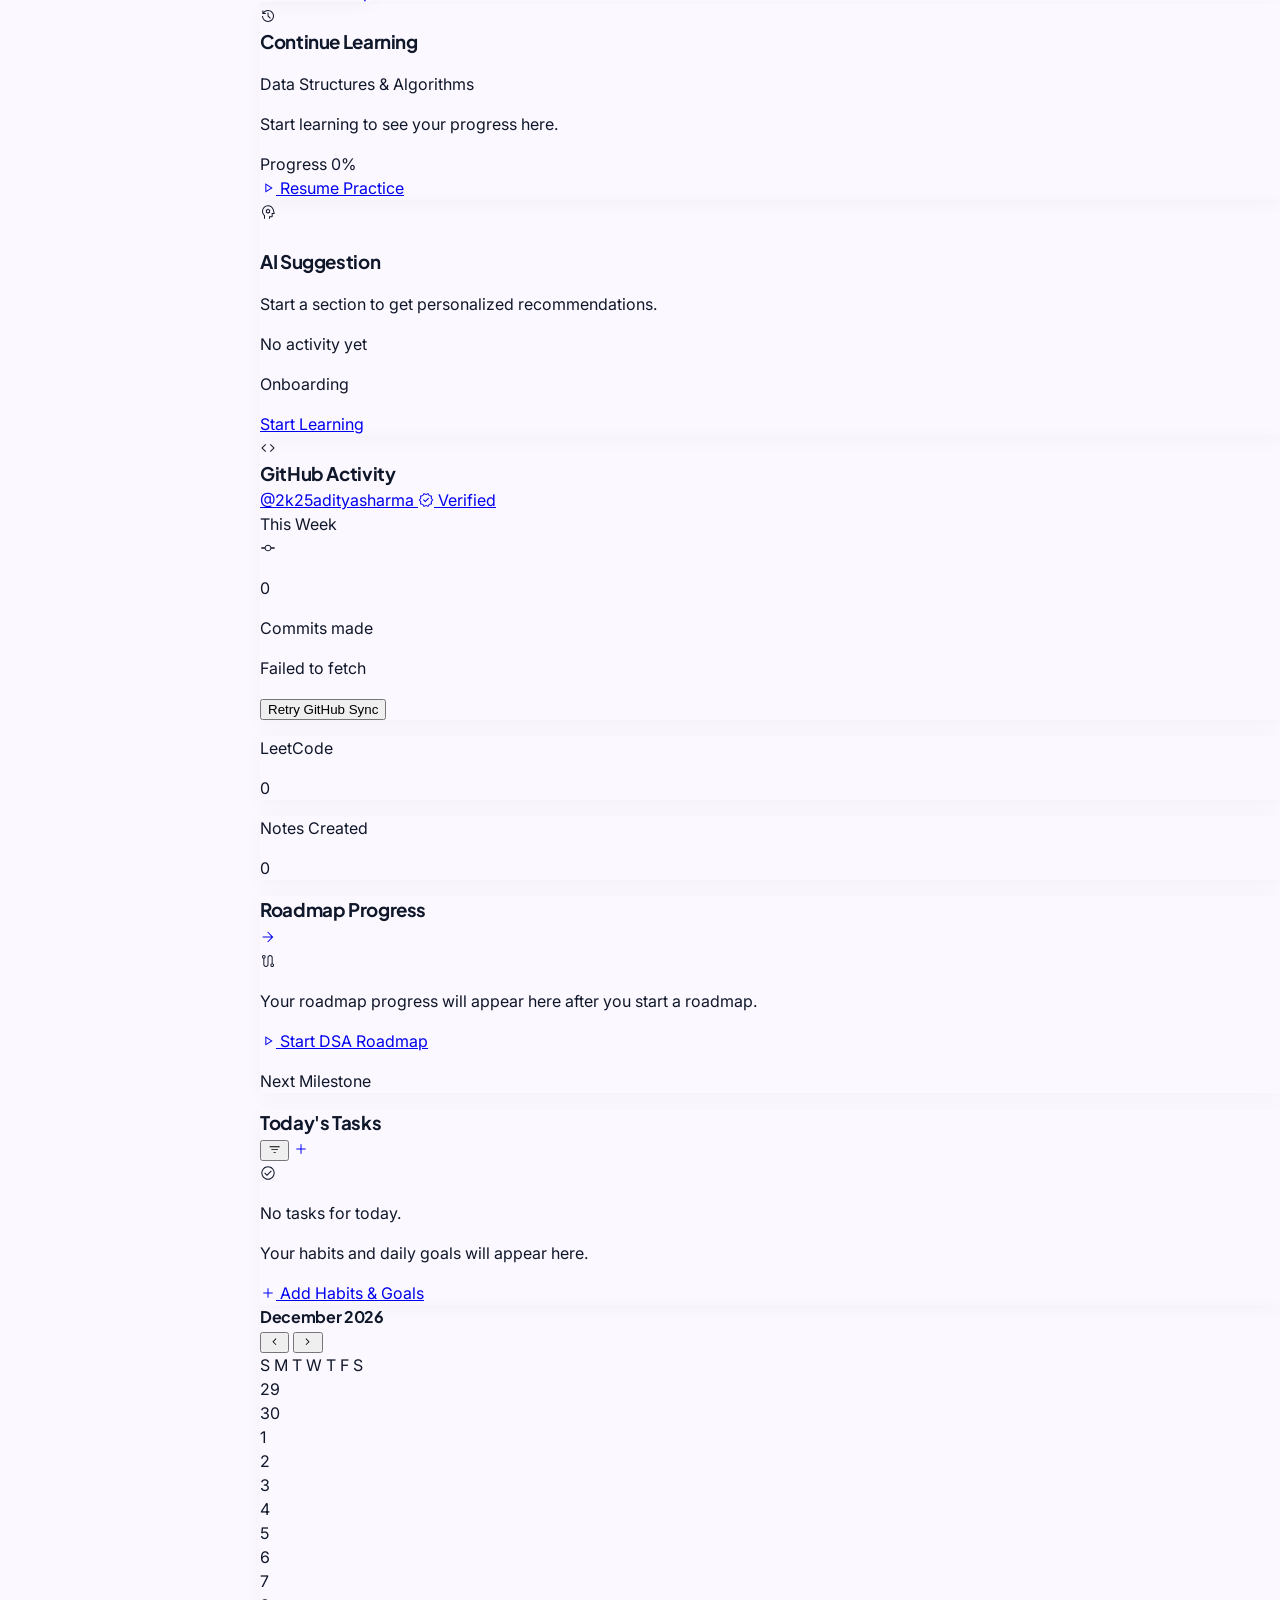
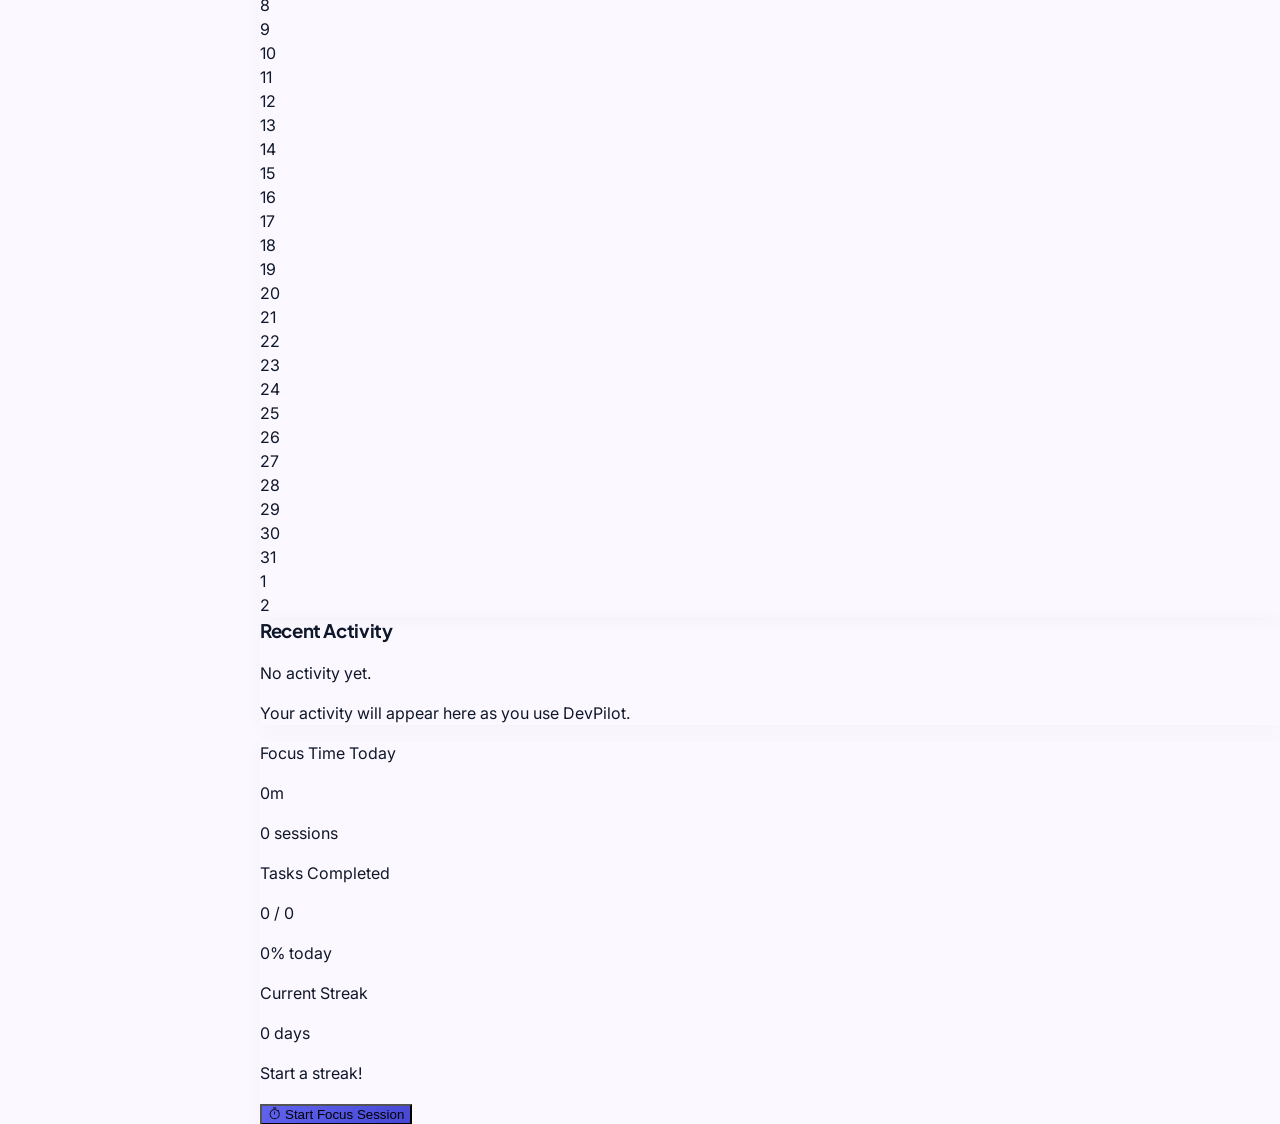
==== commit 7831912a: "fixed slow net icon bug" ====
--- a/index.html
+++ b/index.html
@@ -19,7 +19,6 @@
 </style>
 
 <script src="https://cdn.tailwindcss.com?plugins=forms,container-queries" id="tailwind-cdn"></script>
-<link href="https://fonts.googleapis.com/css2?family=Material+Symbols+Outlined:wght,FILL@100..700,0..1&amp;display=swap" rel="stylesheet"/>
 <link href="https://fonts.googleapis.com" rel="preconnect"/>
 <link crossorigin="" href="https://fonts.gstatic.com" rel="preconnect"/>
 <link href="https://fonts.googleapis.com/css2?family=Inter:wght@400;500;600&amp;family=Plus+Jakarta+Sans:wght@600;700&amp;display=swap" rel="stylesheet"/>
@@ -251,25 +250,24 @@
       });
 
       // Wait for icon/text fonts to finish loading
-      const fontsReady = (document.fonts && document.fonts.ready) ? document.fonts.ready : Promise.resolve();
-
-      Promise.all([tailwindReady, fontsReady]).then(reveal);
+      tailwindReady.then(reveal);
 
       // Safety fallback so the page never stays hidden forever
       window.addEventListener('load', () => setTimeout(reveal, 300));
       setTimeout(reveal, 1500);
     })();
 </script>
+  <script src="js/core/icons.js"></script>
 </head>
 <body class="font-body-md text-on-surface antialiased bg-background">
 <!-- Command Palette Modal -->
 <div class="fixed inset-0 z-[100] bg-inverse-surface/40 backdrop-blur-sm flex items-start justify-center pt-[10vh] sm:pt-[12vh] px-4 hidden" id="command-palette">
 <div class="bg-surface w-full max-w-2xl rounded-2xl shadow-2xl border border-outline-variant overflow-hidden flex flex-col max-h-[75vh]" id="command-palette-content">
 <div class="flex items-center px-4 py-3 border-b border-outline-variant shrink-0 bg-surface">
-<span class="material-symbols-outlined text-outline mr-3 text-xl">search</span>
+<svg class="material-symbols-outlined text-outline mr-3 text-xl" viewBox="0 -960 960 960" fill="currentColor" aria-hidden="true" data-icon="search"><path d="M796-121 533-384q-30 26-70 40.5T378-329q-108 0-183-75t-75-181q0-106 75-181t182-75q106 0 180.5 75T632-585q0 43-14 83t-42 75l264 262-44 44ZM377-389q81 0 138-57.5T572-585q0-81-57-138.5T377-781q-82 0-139.5 57.5T180-585q0 81 57.5 138.5T377-389Z"/></svg>
 <input class="flex-1 bg-transparent border-none outline-none text-body-lg font-body-lg text-on-surface placeholder-on-surface-variant focus:ring-0" id="command-input" placeholder="Search pages, notes, habits, snippets, prompts..." type="text" autocomplete="off"/>
 <button class="p-1 text-on-surface-variant hover:text-on-surface rounded transition-colors mr-2 hidden" id="command-clear-btn" title="Clear search">
-  <span class="material-symbols-outlined text-[18px]">close</span>
+  <svg class="material-symbols-outlined text-[18px]" viewBox="0 -960 960 960" fill="currentColor" aria-hidden="true" data-icon="close"><path d="m249-207-42-42 231-231-231-231 42-42 231 231 231-231 42 42-231 231 231 231-42 42-231-231-231 231Z"/></svg>
 </button>
 <button class="text-label-sm font-label-sm text-outline border border-outline-variant px-2 py-0.5 rounded cursor-pointer hover:bg-surface-container-low transition-colors" id="command-esc-btn">ESC</button>
 </div>
@@ -292,13 +290,13 @@
 <aside class="fixed left-0 top-0 h-full w-[260px] bg-surface border-r border-outline-variant flex flex-col py-stack-lg z-50 transform md:translate-x-0" id="sidebar">
 <!-- Toggle Button -->
 <button aria-label="Toggle Sidebar" class="absolute -right-3.5 top-6 w-7 h-7 bg-surface border border-outline-variant rounded-full flex items-center justify-center text-on-surface-variant hover:text-primary hover:border-primary transition-colors z-50 hidden md:flex shadow-sm" id="sidebar-toggle">
-<span class="material-symbols-outlined text-[18px]" id="sidebar-toggle-icon">chevron_left</span>
+<svg class="material-symbols-outlined text-[18px]" viewBox="0 -960 960 960" fill="currentColor" aria-hidden="true" data-icon="chevron_left" id="sidebar-toggle-icon"><path d="M561-240 320-481l241-241 43 43-198 198 198 198-43 43Z"/></svg>
 </button>
 <div class="flex-1 flex flex-col overflow-hidden">
 <!-- Brand Logo -->
 <div class="px-6 mb-8 flex items-center gap-3 overflow-hidden">
 <div class="min-w-[32px] w-8 h-8 rounded bg-brand-gradient flex items-center justify-center text-white shrink-0 shadow-sm">
-<span class="material-symbols-outlined text-xl" style='font-variation-settings: "FILL" 1;'>terminal</span>
+<svg class="material-symbols-outlined text-xl" viewBox="0 -960 960 960" fill="currentColor" aria-hidden="true" data-icon="terminal" style='font-variation-settings: "FILL" 1;'><path d="M140-160q-24 0-42-18t-18-42v-520q0-24 18-42t42-18h680q24 0 42 18t18 42v520q0 24-18 42t-42 18H140Zm0-60h680v-436H140v436Zm160-72-42-42 103-104-104-104 43-42 146 146-146 146Zm190 4v-60h220v60H490Z"/></svg>
 </div>
 <div class="sidebar-text">
 <h1 class="text-xl font-bold text-indigo-600 tracking-tight leading-none">DevPilot AI</h1>
@@ -309,38 +307,38 @@
 <nav class="flex-1 overflow-y-auto overflow-x-hidden custom-scrollbar px-3 space-y-1">
 <!-- Active Tab -->
 <a class="flex items-center gap-3 px-3 py-2.5 rounded-lg bg-indigo-50 text-indigo-900 border-l-[3px] border-indigo-600 tooltip relative group" href="index.html">
-<span class="material-symbols-outlined text-indigo-600 shrink-0" style='font-variation-settings: "FILL" 1;'>dashboard</span>
+<svg class="material-symbols-outlined text-indigo-600 shrink-0" viewBox="0 -960 960 960" fill="currentColor" aria-hidden="true" data-icon="dashboard" style='font-variation-settings: "FILL" 1;'><path d="M510-570v-270h330v270H510ZM120-450v-390h330v390H120Zm390 330v-390h330v390H510Zm-390 0v-270h330v270H120Zm60-390h210v-270H180v270Zm390 330h210v-270H570v270Zm0-450h210v-150H570v150ZM180-180h210v-150H180v150Zm210-330Zm180-120Zm0 180ZM390-330Z"/></svg>
 <span class="text-sm font-semibold sidebar-text">Dashboard</span>
 <span class="tooltip-text">Dashboard</span>
 </a>
 <!-- Inactive Tabs -->
 <a class="flex items-center gap-3 px-3 py-2.5 rounded-lg text-slate-600 hover:bg-slate-100 transition-colors duration-200 border-l-[3px] border-transparent tooltip relative group" href="pages/github.html">
-<span class="material-symbols-outlined shrink-0">analytics</span>
+<svg class="material-symbols-outlined shrink-0" viewBox="0 -960 960 960" fill="currentColor" aria-hidden="true" data-icon="analytics"><path d="M284-277h60v-205h-60v205Zm332 0h60v-420h-60v420Zm-166 0h60v-118h-60v118Zm0-205h60v-60h-60v60ZM180-120q-24 0-42-18t-18-42v-600q0-24 18-42t42-18h600q24 0 42 18t18 42v600q0 24-18 42t-42 18H180Zm0-60h600v-600H180v600Zm0-600v600-600Z"/></svg>
 <span class="text-sm font-medium sidebar-text">GitHub Analyzer</span>
 <span class="tooltip-text">GitHub Analyzer</span>
 </a>
 <a class="flex items-center gap-3 px-3 py-2.5 rounded-lg text-slate-600 hover:bg-slate-100 transition-colors duration-200 border-l-[3px] border-transparent tooltip relative group" href="pages/chat.html">
-<span class="material-symbols-outlined shrink-0">smart_toy</span>
+<svg class="material-symbols-outlined shrink-0" viewBox="0 -960 960 960" fill="currentColor" aria-hidden="true" data-icon="smart_toy"><path d="M147-376q-45 0-76-31.21T40-483q0-44.58 31.21-75.79Q102.42-590 147-590v-123q0-24 18-42t42-18h166q0-45 31-76t76-31q45 0 76 31.21T587-773h166q24 0 42 18t18 42v123q45 0 76 31.21T920-483q0 44.58-31.21 75.79Q857.58-376 813-376v196q0 24-18 42t-42 18H207q-24 0-42-18t-18-42v-196Zm224.5-111.74q11.5-11.73 11.5-28.5 0-16.76-11.74-28.26-11.73-11.5-28.5-11.5-16.76 0-28.26 11.74-11.5 11.73-11.5 28.5 0 16.76 11.74 28.26 11.73 11.5 28.5 11.5 16.76 0 28.26-11.74Zm274 0q11.5-11.73 11.5-28.5 0-16.76-11.74-28.26-11.73-11.5-28.5-11.5-16.76 0-28.26 11.74-11.5 11.73-11.5 28.5 0 16.76 11.74 28.26 11.73 11.5 28.5 11.5 16.76 0 28.26-11.74ZM312-285h336v-60H312v60ZM207-180h546v-533H207v533Zm273-267Z"/></svg>
 <span class="text-sm font-medium sidebar-text">AI Chat</span>
 <span class="tooltip-text">AI Chat</span>
 </a>
 <a class="flex items-center gap-3 px-3 py-2.5 rounded-lg text-slate-600 hover:bg-slate-100 transition-colors duration-200 border-l-[3px] border-transparent tooltip relative group" href="pages/resume.html">
-<span class="material-symbols-outlined shrink-0">description</span>
+<svg class="material-symbols-outlined shrink-0" viewBox="0 -960 960 960" fill="currentColor" aria-hidden="true" data-icon="description"><path d="M319-250h322v-60H319v60Zm0-170h322v-60H319v60ZM220-80q-24 0-42-18t-18-42v-680q0-24 18-42t42-18h361l219 219v521q0 24-18 42t-42 18H220Zm331-554v-186H220v680h520v-494H551ZM220-820v186-186 680-680Z"/></svg>
 <span class="text-sm font-medium sidebar-text">Resume</span>
 <span class="tooltip-text">Resume</span>
 </a>
 <a class="flex items-center gap-3 px-3 py-2.5 rounded-lg text-slate-600 hover:bg-slate-100 transition-colors duration-200 border-l-[3px] border-transparent tooltip relative group" href="pages/dsa.html">
-<span class="material-symbols-outlined shrink-0">alt_route</span>
+<svg class="material-symbols-outlined shrink-0" viewBox="0 -960 960 960" fill="currentColor" aria-hidden="true" data-icon="alt_route"><path d="M450-80v-200q0-48-16-79t-49-64l43-43q13 11 27.5 30t24.5 35q17-26 33.5-45t31.5-32q58-47 83.5-113.5T648-766l-90 90-42-42 162-162 162 162-42 42-90-90q5 126-24.5 198.5T585-432q-44 40-59.5 73T510-280v200h-60ZM258-636q-4-18-6.5-52.5T251-765l-89 89-42-42 162-162 162 162-42 42-90-90q-2 38-1 66.5t5 49.5l-58 14Zm84 171q-17-18-37.5-47.5T273-577l59-15q9 25 24 48t28 37l-42 42Z"/></svg>
 <span class="text-sm font-medium sidebar-text">DSA Roadmap</span>
 <span class="tooltip-text">DSA Roadmap</span>
 </a>
 <a class="flex items-center gap-3 px-3 py-2.5 rounded-lg text-slate-600 hover:bg-slate-100 transition-colors duration-200 border-l-[3px] border-transparent tooltip relative group" href="pages/roadmaps.html">
-<span class="material-symbols-outlined shrink-0">map</span>
+<svg class="material-symbols-outlined shrink-0" viewBox="0 -960 960 960" fill="currentColor" aria-hidden="true" data-icon="map"><path d="m612-120-263-93-179 71q-17 9-33.5-1T120-173v-558q0-13 7.5-23t19.5-15l202-71 263 92 178-71q17-8 33.5 1.5T840-788v565q0 11-7.5 19T814-192l-202 72Zm-34-75v-505l-196-66v505l196 66Zm60 0 142-47v-512l-142 54v505Zm-458-12 142-54v-505l-142 47v512Zm458-493v505-505Zm-316-66v505-505Z"/></svg>
 <span class="text-sm font-medium sidebar-text">Career Roadmaps</span>
 <span class="tooltip-text">Career Roadmaps</span>
 </a>
 <a class="flex items-center gap-3 px-3 py-2.5 rounded-lg text-slate-600 hover:bg-slate-100 transition-colors duration-200 border-l-[3px] border-transparent tooltip relative group" href="pages/interviewPrep.html">
-<span class="material-symbols-outlined shrink-0">work</span>
+<svg class="material-symbols-outlined shrink-0" viewBox="0 -960 960 960" fill="currentColor" aria-hidden="true" data-icon="work"><path d="M140-120q-24 0-42-18t-18-42v-480q0-24 18-42t42-18h180v-100q0-24 18-42t42-18h200q24 0 42 18t18 42v100h180q24 0 42 18t18 42v480q0 24-18 42t-42 18H140Zm0-60h680v-480H140v480Zm240-540h200v-100H380v100ZM140-180v-480 480Z"/></svg>
 <span class="text-sm font-medium sidebar-text">Interview Prep</span>
 <span class="tooltip-text">Interview Prep</span>
 </a>
@@ -351,17 +349,17 @@
 <div class="w-4 h-[1px] bg-slate-200"></div>
 </div>
 <a class="flex items-center gap-3 px-3 py-2.5 rounded-lg text-slate-600 hover:bg-slate-100 transition-colors duration-200 border-l-[3px] border-transparent tooltip relative group" href="pages/notes.html">
-<span class="material-symbols-outlined shrink-0">edit_note</span>
+<svg class="material-symbols-outlined shrink-0" viewBox="0 -960 960 960" fill="currentColor" aria-hidden="true" data-icon="edit_note"><path d="M160-410v-60h300v60H160Zm0-165v-60h470v60H160Zm0-165v-60h470v60H160Zm360 580v-123l221-220q9-9 20-13t22-4q12 0 23 4.5t20 13.5l37 37q9 9 13 20t4 22q0 11-4.5 22.5T862.09-380L643-160H520Zm300-263-37-37 37 37ZM580-220h38l121-122-18-19-19-18-122 121v38Zm141-141-19-18 37 37-18-19Z"/></svg>
 <span class="text-sm font-medium sidebar-text">Notes</span>
 <span class="tooltip-text">Notes</span>
 </a>
 <a class="flex items-center gap-3 px-3 py-2.5 rounded-lg text-slate-600 hover:bg-slate-100 transition-colors duration-200 border-l-[3px] border-transparent tooltip relative group" href="pages/snippets.html">
-<span class="material-symbols-outlined shrink-0">terminal</span>
+<svg class="material-symbols-outlined shrink-0" viewBox="0 -960 960 960" fill="currentColor" aria-hidden="true" data-icon="terminal"><path d="M140-160q-24 0-42-18t-18-42v-520q0-24 18-42t42-18h680q24 0 42 18t18 42v520q0 24-18 42t-42 18H140Zm0-60h680v-436H140v436Zm160-72-42-42 103-104-104-104 43-42 146 146-146 146Zm190 4v-60h220v60H490Z"/></svg>
 <span class="text-sm font-medium sidebar-text">Snippets</span>
 <span class="tooltip-text">Snippets</span>
 </a>
 <a class="flex items-center gap-3 px-3 py-2.5 rounded-lg text-slate-600 hover:bg-slate-100 transition-colors duration-200 border-l-[3px] border-transparent tooltip relative group" href="pages/prompts.html">
-<span class="material-symbols-outlined shrink-0">bolt</span>
+<svg class="material-symbols-outlined shrink-0" viewBox="0 -960 960 960" fill="currentColor" aria-hidden="true" data-icon="bolt"><path d="m393-165 279-335H492l36-286-253 366h154l-36 255Zm-73 85 40-280H160l360-520h80l-40 320h240L400-80h-80Zm154-396Z"/></svg>
 <span class="text-sm font-medium sidebar-text">Prompts</span>
 <span class="tooltip-text">Prompts</span>
 </a>
@@ -372,17 +370,17 @@
 <div class="w-4 h-[1px] bg-slate-200"></div>
 </div>
 <a class="flex items-center gap-3 px-3 py-2.5 rounded-lg text-slate-600 hover:bg-slate-100 transition-colors duration-200 border-l-[3px] border-transparent tooltip relative group" href="pages/habits.html">
-<span class="material-symbols-outlined shrink-0">check_circle</span>
+<svg class="material-symbols-outlined shrink-0" viewBox="0 -960 960 960" fill="currentColor" aria-hidden="true" data-icon="check_circle"><path d="m421-298 283-283-46-45-237 237-120-120-45 45 165 166Zm59 218q-82 0-155-31.5t-127.5-86Q143-252 111.5-325T80-480q0-83 31.5-156t86-127Q252-817 325-848.5T480-880q83 0 156 31.5T763-763q54 54 85.5 127T880-480q0 82-31.5 155T763-197.5q-54 54.5-127 86T480-80Zm0-60q142 0 241-99.5T820-480q0-142-99-241t-241-99q-141 0-240.5 99T140-480q0 141 99.5 240.5T480-140Zm0-340Z"/></svg>
 <span class="text-sm font-medium sidebar-text">Habits</span>
 <span class="tooltip-text">Habits</span>
 </a>
 <a class="flex items-center gap-3 px-3 py-2.5 rounded-lg text-slate-600 hover:bg-slate-100 transition-colors duration-200 border-l-[3px] border-transparent tooltip relative group" href="pages/timer.html">
-<span class="material-symbols-outlined shrink-0">timer</span>
+<svg class="material-symbols-outlined shrink-0" viewBox="0 -960 960 960" fill="currentColor" aria-hidden="true" data-icon="timer"><path d="M360-860v-60h240v60H360Zm90 447h60v-230h-60v230ZM340.5-109.5Q275-138 226-187t-77.5-114.5Q120-367 120-441t28.5-139.5Q177-646 226-695t114.5-77.5Q406-801 480-801q67 0 126 22.5T711-716l51-51 42 42-51 51q36 40 61.5 97T840-441q0 74-28.5 139.5T734-187q-49 49-114.5 77.5T480-81q-74 0-139.5-28.5Zm352-119Q780-316 780-441t-87.5-212.5Q605-741 480-741t-212.5 87.5Q180-566 180-441t87.5 212.5Q355-141 480-141t212.5-87.5ZM480-440Z"/></svg>
 <span class="text-sm font-medium sidebar-text">Timer</span>
 <span class="tooltip-text">Timer</span>
 </a>
 <a class="flex items-center gap-3 px-3 py-2.5 rounded-lg text-slate-600 hover:bg-slate-100 transition-colors duration-200 border-l-[3px] border-transparent tooltip relative group" href="pages/settings.html">
-<span class="material-symbols-outlined shrink-0">settings</span>
+<svg class="material-symbols-outlined shrink-0" viewBox="0 -960 960 960" fill="currentColor" aria-hidden="true" data-icon="settings"><path d="m388-80-20-126q-19-7-40-19t-37-25l-118 54-93-164 108-79q-2-9-2.5-20.5T185-480q0-9 .5-20.5T188-521L80-600l93-164 118 54q16-13 37-25t40-18l20-127h184l20 126q19 7 40.5 18.5T669-710l118-54 93 164-108 77q2 10 2.5 21.5t.5 21.5q0 10-.5 21t-2.5 21l108 78-93 164-118-54q-16 13-36.5 25.5T592-206L572-80H388Zm48-60h88l14-112q33-8 62.5-25t53.5-41l106 46 40-72-94-69q4-17 6.5-33.5T715-480q0-17-2-33.5t-7-33.5l94-69-40-72-106 46q-23-26-52-43.5T538-708l-14-112h-88l-14 112q-34 7-63.5 24T306-642l-106-46-40 72 94 69q-4 17-6.5 33.5T245-480q0 17 2.5 33.5T254-413l-94 69 40 72 106-46q24 24 53.5 41t62.5 25l14 112Zm44-210q54 0 92-38t38-92q0-54-38-92t-92-38q-54 0-92 38t-38 92q0 54 38 92t92 38Zm0-130Z"/></svg>
 <span class="text-sm font-medium sidebar-text">Settings</span>
 <span class="tooltip-text">Settings</span>
 </a>
@@ -394,12 +392,12 @@
 <header class="flex fixed top-0 right-0 w-full md:w-[calc(100%-260px)] h-[72px] bg-background/80 backdrop-blur-md border-b border-outline-variant justify-between items-center px-gutter z-40" id="top-nav">
 <!-- Mobile Menu Trigger -->
 <button aria-label="Open Menu" class="md:hidden p-2 text-on-surface-variant hover:bg-surface-container-low rounded-lg mr-2" id="mobile-menu-trigger">
-<span class="material-symbols-outlined">menu</span>
+<svg class="material-symbols-outlined" viewBox="0 -960 960 960" fill="currentColor" aria-hidden="true" data-icon="menu"><path d="M120-240v-60h720v60H120Zm0-210v-60h720v60H120Zm0-210v-60h720v60H120Z"/></svg>
 </button>
 <!-- Search -->
 <div class="flex-1 max-w-md hidden sm:block">
 <div class="relative group" id="search-trigger">
-<span class="material-symbols-outlined absolute left-3 top-1/2 -translate-y-1/2 text-outline group-focus-within:text-primary transition-colors pointer-events-none">search</span>
+<svg class="material-symbols-outlined absolute left-3 top-1/2 -translate-y-1/2 text-outline group-focus-within:text-primary transition-colors pointer-events-none" viewBox="0 -960 960 960" fill="currentColor" aria-hidden="true" data-icon="search"><path d="M796-121 533-384q-30 26-70 40.5T378-329q-108 0-183-75t-75-181q0-106 75-181t182-75q106 0 180.5 75T632-585q0 43-14 83t-42 75l264 262-44 44ZM377-389q81 0 138-57.5T572-585q0-81-57-138.5T377-781q-82 0-139.5 57.5T180-585q0 81 57.5 138.5T377-389Z"/></svg>
 <input class="w-full bg-surface-container-low border border-outline-variant rounded-full py-2 pl-10 pr-16 text-body-md font-body-md focus:outline-none focus:ring-2 focus:ring-primary/20 focus:border-primary transition-all cursor-pointer" id="dummy-search" placeholder="Search anything..." readonly="" type="text"/>
 <div class="absolute right-3 top-1/2 -translate-y-1/2 flex items-center gap-1 bg-surface-container px-2 py-0.5 rounded text-label-sm font-label-sm text-on-surface-variant border border-outline-variant/50 pointer-events-none">
 <span class="">Ctrl</span> <span class="">/</span> <span class="">K</span>
@@ -410,11 +408,11 @@
 <!-- Actions & Profile -->
 <div class="flex items-center gap-2">
 <button class="p-2 text-on-surface-variant hover:bg-surface-container-low rounded-full transition-all sm:hidden" id="mobile-search-trigger" aria-label="Open global search">
-<span class="material-symbols-outlined">search</span>
+<svg class="material-symbols-outlined" viewBox="0 -960 960 960" fill="currentColor" aria-hidden="true" data-icon="search"><path d="M796-121 533-384q-30 26-70 40.5T378-329q-108 0-183-75t-75-181q0-106 75-181t182-75q106 0 180.5 75T632-585q0 43-14 83t-42 75l264 262-44 44ZM377-389q81 0 138-57.5T572-585q0-81-57-138.5T377-781q-82 0-139.5 57.5T180-585q0 81 57.5 138.5T377-389Z"/></svg>
 </button>
 <div class="relative" id="notification-bell-wrapper">
 <button id="notification-bell-btn" class="p-2 text-on-surface-variant hover:bg-surface-container-low rounded-full transition-all relative flex items-center justify-center cursor-pointer" aria-label="Notifications" aria-expanded="false">
-<span class="material-symbols-outlined">notifications</span>
+<svg class="material-symbols-outlined" viewBox="0 -960 960 960" fill="currentColor" aria-hidden="true" data-icon="notifications"><path d="M160-200v-60h80v-304q0-84 49.5-150.5T420-798v-22q0-25 17.5-42.5T480-880q25 0 42.5 17.5T540-820v22q81 17 130.5 83.5T720-564v304h80v60H160Zm320-302Zm0 422q-33 0-56.5-23.5T400-160h160q0 33-23.5 56.5T480-80ZM300-260h360v-304q0-75-52.5-127.5T480-744q-75 0-127.5 52.5T300-564v304Z"/></svg>
 <span id="notification-unread-badge" class="absolute top-1.5 right-1.5 min-w-[18px] h-[18px] px-1 bg-error text-white font-bold text-[10px] rounded-full flex items-center justify-center border-2 border-background hidden" aria-live="polite">0</span>
 </button>
 
@@ -431,7 +429,7 @@
         Mark all as read
       </button>
       <button id="notification-close-btn" class="p-1 rounded-lg text-slate-400 hover:text-on-surface hover:bg-surface-container transition-colors flex items-center justify-center cursor-pointer" title="Close notifications" aria-label="Close notifications">
-        <span class="material-symbols-outlined text-[18px]">close</span>
+        <svg class="material-symbols-outlined text-[18px]" viewBox="0 -960 960 960" fill="currentColor" aria-hidden="true" data-icon="close"><path d="m249-207-42-42 231-231-231-231 42-42 231 231 231-231 42 42-231 231 231 231-42 42-231-231-231 231Z"/></svg>
       </button>
     </div>
   </div>
@@ -464,10 +462,10 @@
 </div>
 </div>
 <a id="top-nav-settings-btn" href="pages/settings.html" class="p-2 text-on-surface-variant hover:bg-surface-container-low rounded-full transition-all mr-2 hidden sm:flex items-center justify-center" aria-label="Settings">
-<span class="material-symbols-outlined">settings</span>
+<svg class="material-symbols-outlined" viewBox="0 -960 960 960" fill="currentColor" aria-hidden="true" data-icon="settings"><path d="m388-80-20-126q-19-7-40-19t-37-25l-118 54-93-164 108-79q-2-9-2.5-20.5T185-480q0-9 .5-20.5T188-521L80-600l93-164 118 54q16-13 37-25t40-18l20-127h184l20 126q19 7 40.5 18.5T669-710l118-54 93 164-108 77q2 10 2.5 21.5t.5 21.5q0 10-.5 21t-2.5 21l108 78-93 164-118-54q-16 13-36.5 25.5T592-206L572-80H388Zm48-60h88l14-112q33-8 62.5-25t53.5-41l106 46 40-72-94-69q4-17 6.5-33.5T715-480q0-17-2-33.5t-7-33.5l94-69-40-72-106 46q-23-26-52-43.5T538-708l-14-112h-88l-14 112q-34 7-63.5 24T306-642l-106-46-40 72 94 69q-4 17-6.5 33.5T245-480q0 17 2.5 33.5T254-413l-94 69 40 72 106-46q24 24 53.5 41t62.5 25l14 112Zm44-210q54 0 92-38t38-92q0-54-38-92t-92-38q-54 0-92 38t-38 92q0 54 38 92t92 38Zm0-130Z"/></svg>
 </a>
 <a id="top-nav-ask-ai-btn" href="pages/chat.html" class="bg-primary hover:bg-primary/90 text-on-primary px-3 sm:px-4 py-2 rounded-lg font-label-md text-label-md shadow-sm transition-transform hover:-translate-y-0.5 sm:mr-4 flex items-center gap-2">
-<span class="material-symbols-outlined text-[18px]">smart_toy</span>
+<svg class="material-symbols-outlined text-[18px]" viewBox="0 -960 960 960" fill="currentColor" aria-hidden="true" data-icon="smart_toy"><path d="M147-376q-45 0-76-31.21T40-483q0-44.58 31.21-75.79Q102.42-590 147-590v-123q0-24 18-42t42-18h166q0-45 31-76t76-31q45 0 76 31.21T587-773h166q24 0 42 18t18 42v123q45 0 76 31.21T920-483q0 44.58-31.21 75.79Q857.58-376 813-376v196q0 24-18 42t-42 18H207q-24 0-42-18t-18-42v-196Zm224.5-111.74q11.5-11.73 11.5-28.5 0-16.76-11.74-28.26-11.73-11.5-28.5-11.5-16.76 0-28.26 11.74-11.5 11.73-11.5 28.5 0 16.76 11.74 28.26 11.73 11.5 28.5 11.5 16.76 0 28.26-11.74Zm274 0q11.5-11.73 11.5-28.5 0-16.76-11.74-28.26-11.73-11.5-28.5-11.5-16.76 0-28.26 11.74-11.5 11.73-11.5 28.5 0 16.76 11.74 28.26 11.73 11.5 28.5 11.5 16.76 0 28.26-11.74ZM312-285h336v-60H312v60ZM207-180h546v-533H207v533Zm273-267Z"/></svg>
 <span class="hidden sm:inline">Ask AI</span>
 </a>
 <div class="hidden sm:block h-8 w-px bg-outline-variant mx-2"></div>
@@ -478,7 +476,7 @@
 <p class="font-label-md text-label-md text-on-surface leading-none">Aditya Sharma</p>
 <p class="text-label-sm font-label-sm text-on-surface-variant">Pro Plan</p>
 </div>
-<span class="material-symbols-outlined text-outline hidden sm:block">expand_more</span>
+<svg class="material-symbols-outlined text-outline hidden sm:block" viewBox="0 -960 960 960" fill="currentColor" aria-hidden="true" data-icon="expand_more"><path d="M480-345 240-585l56-56 184 184 184-184 56 56-240 240Z"/></svg>
 </button>
 </div>
 </header>
@@ -493,7 +491,7 @@
 <!-- Streak Card -->
 <div class="bg-surface border border-outline-variant rounded-xl p-3 flex items-center gap-4 shadow-ambient">
 <div class="w-10 h-10 rounded-full bg-tertiary-fixed flex items-center justify-center">
-<span class="material-symbols-outlined text-tertiary-container" style='font-variation-settings: "FILL" 1;'>local_fire_department</span>
+<svg class="material-symbols-outlined text-tertiary-container" viewBox="0 -960 960 960" fill="currentColor" aria-hidden="true" data-icon="local_fire_department" style='font-variation-settings: "FILL" 1;'><path d="M220-400q0 63 28.5 118.5T328-189q-4-12-6-24.5t-2-24.5q0-32 12-60t35-51l113-111 113 111q23 23 35 51t12 60q0 12-2 24.5t-6 24.5q51-37 79.5-92.5T740-400q0-54-23-105.5T651-600q-21 15-44 23.5t-46 8.5q-61 0-101-41.5T420-714v-20q-46 33-83 73t-63 83.5q-26 43.5-40 89T220-400Zm260 24-71 70q-14 14-21.5 31t-7.5 37q0 41 29 69.5t71 28.5q42 0 71-28.5t29-69.5q0-20-7.5-37T551-306l-71-70Zm0-464v132q0 34 23.5 57t57.5 23q18 0 33.5-7.5T622-658l18-22q74 42 117 117t43 163q0 134-93 227T480-80q-134 0-227-93t-93-227q0-128 86-246.5T480-840Z"/></svg>
 </div>
 <div>
 <p class="font-title-md text-title-md leading-tight" id="streak-title"><span id="streak-count">12</span> Day Streak</p>
@@ -510,7 +508,7 @@
 <div class="relative z-10 flex justify-between items-start mb-6">
 <div>
 <p class="font-label-sm text-label-sm text-primary uppercase tracking-wider mb-2 flex items-center gap-1">
-<span class="material-symbols-outlined text-[14px]">fitness_center</span> <span id="main-goal-header-label">Developer Habits</span>
+<svg class="material-symbols-outlined text-[14px]" viewBox="0 -960 960 960" fill="currentColor" aria-hidden="true" data-icon="fitness_center"><path d="m550-84-42-42 142-142-382-382-142 142-42-42 56-58-56-56 85-85-42-42 42-42 43 41 84-84 56 56 58-56 42 42-142 142 382 382 142-142 42 42-56 58 56 56-86 86 42 42-42 42-42-42-84 84-56-56-58 56Z"/></svg> <span id="main-goal-header-label">Developer Habits</span>
                      </p>
 <h3 class="font-title-md text-title-md text-on-surface max-w-md" id="main-goal-title">Complete 3 LeetCode problems and revise DSA concepts</h3>
 </div>
@@ -527,7 +525,7 @@
 <div class="h-full bg-brand-gradient rounded-full w-2/3 transition-all duration-500" id="goal-progress-bar"></div>
 </div>
 <p class="mt-3 text-label-sm font-label-sm text-[#10b981] flex items-center gap-1" id="goal-status-text">
-<span class="material-symbols-outlined text-[14px]">check_circle</span> On track to finish today.
+<svg class="material-symbols-outlined text-[14px]" viewBox="0 -960 960 960" fill="currentColor" aria-hidden="true" data-icon="check_circle"><path d="m421-298 283-283-46-45-237 237-120-120-45 45 165 166Zm59 218q-82 0-155-31.5t-127.5-86Q143-252 111.5-325T80-480q0-83 31.5-156t86-127Q252-817 325-848.5T480-880q83 0 156 31.5T763-763q54 54 85.5 127T880-480q0 82-31.5 155T763-197.5q-54 54.5-127 86T480-80Zm0-60q142 0 241-99.5T820-480q0-142-99-241t-241-99q-141 0-240.5 99T140-480q0 141 99.5 240.5T480-140Zm0-340Z"/></svg> On track to finish today.
                  </p>
 </div>
 </div>
@@ -536,28 +534,28 @@
 <!-- Interview Prep -->
 <a href="pages/interviewPrep.html" class="bg-surface border border-outline-variant rounded-[16px] p-4 flex flex-col items-center justify-center gap-2 hover:bg-surface-container-low transition-all shadow-ambient hover:-translate-y-0.5 group cursor-pointer">
 <div class="w-10 h-10 rounded-full bg-indigo-50 dark:bg-indigo-950/60 flex items-center justify-center text-indigo-600 dark:text-indigo-400 group-hover:scale-110 transition-transform">
-<span class="material-symbols-outlined" style='font-variation-settings: "FILL" 1;'>work</span>
+<svg class="material-symbols-outlined" viewBox="0 -960 960 960" fill="currentColor" aria-hidden="true" data-icon="work" style='font-variation-settings: "FILL" 1;'><path d="M140-120q-24 0-42-18t-18-42v-480q0-24 18-42t42-18h180v-100q0-24 18-42t42-18h200q24 0 42 18t18 42v100h180q24 0 42 18t18 42v480q0 24-18 42t-42 18H140Zm0-60h680v-480H140v480Zm240-540h200v-100H380v100ZM140-180v-480 480Z"/></svg>
 </div>
 <span class="font-label-md text-label-md text-on-surface font-medium">Interview Prep</span>
 </a>
 <!-- Ask AI -->
 <a href="pages/chat.html" class="bg-surface border border-outline-variant rounded-[16px] p-4 flex flex-col items-center justify-center gap-2 hover:bg-surface-container-low transition-all shadow-ambient hover:-translate-y-0.5 group cursor-pointer">
 <div class="w-10 h-10 rounded-full bg-primary flex items-center justify-center text-on-primary shadow-md group-hover:scale-110 transition-transform">
-<span class="material-symbols-outlined">smart_toy</span>
+<svg class="material-symbols-outlined" viewBox="0 -960 960 960" fill="currentColor" aria-hidden="true" data-icon="smart_toy"><path d="M147-376q-45 0-76-31.21T40-483q0-44.58 31.21-75.79Q102.42-590 147-590v-123q0-24 18-42t42-18h166q0-45 31-76t76-31q45 0 76 31.21T587-773h166q24 0 42 18t18 42v123q45 0 76 31.21T920-483q0 44.58-31.21 75.79Q857.58-376 813-376v196q0 24-18 42t-42 18H207q-24 0-42-18t-18-42v-196Zm224.5-111.74q11.5-11.73 11.5-28.5 0-16.76-11.74-28.26-11.73-11.5-28.5-11.5-16.76 0-28.26 11.74-11.5 11.73-11.5 28.5 0 16.76 11.74 28.26 11.73 11.5 28.5 11.5 16.76 0 28.26-11.74Zm274 0q11.5-11.73 11.5-28.5 0-16.76-11.74-28.26-11.73-11.5-28.5-11.5-16.76 0-28.26 11.74-11.5 11.73-11.5 28.5 0 16.76 11.74 28.26 11.73 11.5 28.5 11.5 16.76 0 28.26-11.74ZM312-285h336v-60H312v60ZM207-180h546v-533H207v533Zm273-267Z"/></svg>
 </div>
 <span class="font-label-md text-label-md text-on-surface font-medium">Ask AI</span>
 </a>
 <!-- New Note -->
 <a href="pages/notes.html" class="bg-surface border border-outline-variant rounded-[16px] p-4 flex flex-col items-center justify-center gap-2 hover:bg-surface-container-low transition-all shadow-ambient hover:-translate-y-0.5 group cursor-pointer">
 <div class="w-10 h-10 rounded-full bg-secondary-fixed flex items-center justify-center text-on-secondary-container group-hover:scale-110 transition-transform">
-<span class="material-symbols-outlined">edit_note</span>
+<svg class="material-symbols-outlined" viewBox="0 -960 960 960" fill="currentColor" aria-hidden="true" data-icon="edit_note"><path d="M160-410v-60h300v60H160Zm0-165v-60h470v60H160Zm0-165v-60h470v60H160Zm360 580v-123l221-220q9-9 20-13t22-4q12 0 23 4.5t20 13.5l37 37q9 9 13 20t4 22q0 11-4.5 22.5T862.09-380L643-160H520Zm300-263-37-37 37 37ZM580-220h38l121-122-18-19-19-18-122 121v38Zm141-141-19-18 37 37-18-19Z"/></svg>
 </div>
 <span class="font-label-md text-label-md text-on-surface font-medium">New Note</span>
 </a>
 <!-- Roadmap -->
 <a href="pages/roadmaps.html" class="bg-surface border border-outline-variant rounded-[16px] p-4 flex flex-col items-center justify-center gap-2 hover:bg-surface-container-low transition-all shadow-ambient hover:-translate-y-0.5 group cursor-pointer">
 <div class="w-10 h-10 rounded-full bg-surface-container-highest flex items-center justify-center text-on-surface-variant group-hover:scale-110 transition-transform">
-<span class="material-symbols-outlined">map</span>
+<svg class="material-symbols-outlined" viewBox="0 -960 960 960" fill="currentColor" aria-hidden="true" data-icon="map"><path d="m612-120-263-93-179 71q-17 9-33.5-1T120-173v-558q0-13 7.5-23t19.5-15l202-71 263 92 178-71q17-8 33.5 1.5T840-788v565q0 11-7.5 19T814-192l-202 72Zm-34-75v-505l-196-66v505l196 66Zm60 0 142-47v-512l-142 54v505Zm-458-12 142-54v-505l-142 47v512Zm458-493v505-505Zm-316-66v505-505Z"/></svg>
 </div>
 <span class="font-label-md text-label-md text-on-surface font-medium">View Roadmap</span>
 </a>
@@ -568,7 +566,7 @@
 <!-- Continue Where You Left Off (Spans 4 cols) -->
 <div class="lg:col-span-4 bg-surface border border-outline-variant rounded-[16px] p-5 shadow-ambient flex flex-col" id="continue-learning-card">
 <div class="flex items-center gap-2 mb-4">
-<span class="material-symbols-outlined text-outline">history</span>
+<svg class="material-symbols-outlined text-outline" viewBox="0 -960 960 960" fill="currentColor" aria-hidden="true" data-icon="history"><path d="M477-120q-149 0-253-105.5T120-481h60q0 125 86 213t211 88q127 0 215-89t88-216q0-124-89-209.5T477-780q-68 0-127.5 31T246-667h105v60H142v-208h60v106q52-61 123.5-96T477-840q75 0 141 28t115.5 76.5Q783-687 811.5-622T840-482q0 75-28.5 141t-78 115Q684-177 618-148.5T477-120Zm128-197L451-469v-214h60v189l137 134-43 43Z"/></svg>
 <h3 class="font-title-md text-title-md text-on-surface">Continue Learning</h3>
 </div>
 <div class="flex-1">
@@ -583,16 +581,16 @@
 </div>
 </div>
 <a href="pages/dsa.html" id="btn-resume-practice" class="w-full bg-surface-container-low hover:bg-surface-container border border-outline-variant text-on-surface py-2 rounded-lg font-label-md transition-colors flex items-center justify-center gap-2">
-<span class="material-symbols-outlined text-[18px]">play_arrow</span> Resume Practice
+<svg class="material-symbols-outlined text-[18px]" viewBox="0 -960 960 960" fill="currentColor" aria-hidden="true" data-icon="play_arrow"><path d="M320-203v-560l440 280-440 280Zm60-280Zm0 171 269-171-269-171v342Z"/></svg> Resume Practice
 </a>
 </div>
 <!-- AI Suggestion (Spans 4 cols) -->
 <div class="lg:col-span-4 bg-surface border border-primary/20 rounded-[16px] p-5 shadow-ambient flex flex-col relative overflow-hidden bg-primary-fixed/10" id="ai-suggestion-card">
 <div class="absolute top-0 right-0 p-4 opacity-10">
-<span class="material-symbols-outlined text-6xl text-primary">psychology</span>
+<svg class="material-symbols-outlined text-6xl text-primary" viewBox="0 -960 960 960" fill="currentColor" aria-hidden="true" data-icon="psychology"><path d="M240-80v-172q-57-52-88.5-121.5T120-520q0-150 105-255t255-105q125 0 221.5 73.5T827-615l55 218q4 14-5 25.5T853-360h-93v140q0 24.75-17.62 42.37Q724.75-160 700-160H600v80h-60v-140h160v-200h114l-45-180q-24-97-105-158.5T480-820q-125 0-212.5 86.5T180-522.46q0 64.42 26.32 122.39Q232.65-342.09 281-297l19 18v199h-60Zm257-370Zm-48 76h60l3-44q12-2 22.47-8.46Q544.94-432.92 553-441l42 14 28-48-30-24q5-14 5-29t-5-29l30-24-28-48-42 14q-8.33-7.69-19.17-13.85Q523-635 512-638l-3-44h-60l-3 44q-11 3-21.83 9.15Q413.33-622.69 405-615l-42-14-28 48 30 24q-5 14-5 29t5 29l-30 24 28 48 42-14q8.06 8.08 18.53 14.54Q434-420 446-418l3 44Zm-19.5-104.38q-20.5-20.38-20.5-49.5t20.38-49.62q20.38-20.5 49.5-20.5t49.62 20.38q20.5 20.38 20.5 49.5t-20.38 49.62q-20.38 20.5-49.5 20.5t-49.62-20.38Z"/></svg>
 </div>
 <div class="flex items-center gap-2 mb-4 relative z-10">
-<span class="material-symbols-outlined text-primary">auto_awesome</span>
+<svg class="material-symbols-outlined text-primary" viewBox="0 -960 960 960" fill="currentColor" aria-hidden="true" data-icon="auto_awesome"><path d="m19 9-1.25-2.75L15 5l2.75-1.25L19 1l1.25 2.75L23 5l-2.75 1.25Zm0 14-1.25-2.75L15 19l2.75-1.25L19 15l1.25 2.75L23 19l-2.75 1.25ZM9 20l-2.5-5.5L1 12l5.5-2.5L9 4l2.5 5.5L17 12l-5.5 2.5Zm0-4.85L10 13l2.15-1L10 11 9 8.85 8 11l-2.15 1L8 13ZM9 12Z"/></svg>
 <h3 class="font-title-md text-title-md text-on-surface">AI Suggestion</h3>
 </div>
 <div class="flex-1 relative z-10">
@@ -611,13 +609,13 @@
 <div class="flex items-start justify-between mb-4">
 <div class="flex flex-col">
 <div class="flex items-center gap-2">
-<span class="material-symbols-outlined text-on-surface">code</span>
+<svg class="material-symbols-outlined text-on-surface" viewBox="0 -960 960 960" fill="currentColor" aria-hidden="true" data-icon="code"><path d="M320-242 80-482l242-242 43 43-199 199 197 197-43 43Zm318 2-43-43 199-199-197-197 43-43 240 240-242 242Z"/></svg>
 <h3 class="font-title-md text-title-md text-on-surface">GitHub Activity</h3>
 </div>
 <a href="https://github.com/2k25adityasharma" target="_blank" rel="noopener noreferrer" class="inline-flex items-center gap-1.5 mt-1 text-xs text-on-surface-variant hover:text-primary transition-colors group" id="github-user-profile-link" title="View Verified GitHub Profile">
 <span class="font-mono font-medium text-primary group-hover:underline" id="github-username-display">@2k25adityasharma</span>
 <span class="inline-flex items-center gap-0.5 px-1.5 py-0.5 rounded-full text-[10px] font-semibold bg-[#10b981]/15 text-[#10b981] border border-[#10b981]/30">
-<span class="material-symbols-outlined text-[13px] text-[#10b981]">verified</span> Verified
+<svg class="material-symbols-outlined text-[13px] text-[#10b981]" viewBox="0 -960 960 960" fill="currentColor" aria-hidden="true" data-icon="verified"><path d="m346-60-76-130-151-31 17-147-96-112 96-111-17-147 151-31 76-131 134 62 134-62 77 131 150 31-17 147 96 111-96 112 17 147-150 31-77 130-134-62-134 62Zm27-79 107-45 110 45 67-100 117-30-12-119 81-92-81-94 12-119-117-28-69-100-108 45-110-45-67 100-117 28 12 119-81 94 81 92-12 121 117 28 70 100Zm107-341Zm-43 133 227-225-45-41-182 180-95-99-46 45 141 140Z"/></svg> Verified
 </span>
 </a>
 </div>
@@ -626,7 +624,7 @@
 <div class="flex-1">
 <div class="flex items-center gap-3 mb-4">
 <div class="w-10 h-10 rounded bg-[#10b981]/10 flex items-center justify-center text-[#10b981]">
-<span class="material-symbols-outlined">commit</span>
+<svg class="material-symbols-outlined" viewBox="0 -960 960 960" fill="currentColor" aria-hidden="true" data-icon="commit"><path d="M352.5-325.5Q298-371 284-440H80v-80h204q14-69 68.5-114.5T480-680q73 0 127.5 45.5T676-520h204v80H676q-14 69-68.5 114.5T480-280q-73 0-127.5-45.5ZM479.76-340Q538-340 579-380.76q41-40.77 41-99Q620-538 579.24-579q-40.77-41-99-41Q422-620 381-579.24q-41 40.77-41 99Q340-422 380.76-381q40.77 41 99 41Z"/></svg>
 </div>
 <div>
 <p class="font-headline-lg text-headline-lg text-on-surface leading-none" id="github-commit-count">3</p>
@@ -635,14 +633,14 @@
 </div>
 <div class="space-y-3" id="github-events-list">
 <div class="flex items-start gap-2">
-<span class="material-symbols-outlined text-[16px] text-outline mt-0.5">update</span>
+<svg class="material-symbols-outlined text-[16px] text-outline mt-0.5" viewBox="0 -960 960 960" fill="currentColor" aria-hidden="true" data-icon="update"><path d="M483-120q-75 0-141-28.5T226.5-226q-49.5-49-78-115T120-482q0-75 28.5-140t78-113.5Q276-784 342-812t141-28q80 0 151.5 35T758-709v-106h60v208H609v-60h105q-44-51-103.5-82T483-780q-125 0-214 85.5T180-485q0 127 88 216t215 89q125 0 211-88t86-213h60q0 150-104 255.5T483-120Zm122-197L451-469v-214h60v189l137 134-43 43Z"/></svg>
 <div>
 <p class="font-label-md text-label-md text-on-surface">Update README.md</p>
 <p class="font-label-sm text-label-sm text-outline">devpilot-repo • 2 days ago</p>
 </div>
 </div>
 <div class="flex items-start gap-2">
-<span class="material-symbols-outlined text-[16px] text-outline mt-0.5">update</span>
+<svg class="material-symbols-outlined text-[16px] text-outline mt-0.5" viewBox="0 -960 960 960" fill="currentColor" aria-hidden="true" data-icon="update"><path d="M483-120q-75 0-141-28.5T226.5-226q-49.5-49-78-115T120-482q0-75 28.5-140t78-113.5Q276-784 342-812t141-28q80 0 151.5 35T758-709v-106h60v208H609v-60h105q-44-51-103.5-82T483-780q-125 0-214 85.5T180-485q0 127 88 216t215 89q125 0 211-88t86-213h60q0 150-104 255.5T483-120Zm122-197L451-469v-214h60v189l137 134-43 43Z"/></svg>
 <div>
 <p class="font-label-md text-label-md text-on-surface">Refactor auth flow</p>
 <p class="font-label-sm text-label-sm text-outline">devpilot-repo • 4 days ago</p>
@@ -689,7 +687,7 @@
 <div class="flex justify-between items-center mb-3 shrink-0">
 <h3 class="font-title-md text-title-md text-on-surface">Roadmap Progress</h3>
 <a href="pages/roadmaps.html" class="text-primary hover:bg-primary-fixed p-1 rounded transition-colors" title="View Full Roadmaps">
-<span class="material-symbols-outlined text-[20px]">arrow_forward</span>
+<svg class="material-symbols-outlined text-[20px]" viewBox="0 -960 960 960" fill="currentColor" aria-hidden="true" data-icon="arrow_forward"><path d="M686-450H160v-60h526L438-758l42-42 320 320-320 320-42-42 248-248Z"/></svg>
 </a>
 </div>
 <div class="space-y-2.5 flex-1 overflow-y-auto custom-scrollbar pr-1 min-h-0" id="roadmap-progress-list">
@@ -698,7 +696,7 @@
 <div class="mt-3 pt-3 border-t border-outline-variant/50 shrink-0">
 <p class="font-label-sm text-label-sm text-on-surface-variant mb-1">Next Milestone</p>
 <p class="font-label-md text-label-md text-on-surface flex items-center gap-2" id="roadmap-next-milestone">
-<span class="material-symbols-outlined text-primary text-[16px]">emoji_events</span>
+<svg class="material-symbols-outlined text-primary text-[16px]" viewBox="0 -960 960 960" fill="currentColor" aria-hidden="true" data-icon="emoji_events"><path d="M280-120v-80h160v-124q-49-11-87.5-41.5T296-442q-75-9-125.5-65.5T120-640v-40q0-33 23.5-56.5T200-760h80v-80h400v80h80q33 0 56.5 23.5T840-680v40q0 76-50.5 132.5T664-442q-18 46-56.5 76.5T520-324v124h160v80H280Zm0-408v-152h-80v40q0 38 22 68.5t58 43.5Zm200 128q50 0 85-35t35-85v-240H360v240q0 50 35 85t85 35Zm200-128q36-13 58-43.5t22-68.5v-40h-80v152Zm-200-52Z"/></svg>
 Finish Active Milestone
 </p>
 </div>
@@ -709,8 +707,8 @@
 <div class="flex justify-between items-center mb-4 shrink-0">
 <h3 class="font-title-md text-title-md text-on-surface">Today's Tasks</h3>
 <div class="flex gap-2">
-<button class="text-outline hover:text-on-surface transition-colors" id="btn-filter-tasks" title="Filter Completed / Incomplete"><span class="material-symbols-outlined text-[20px]">filter_list</span></button>
-<a href="pages/habits.html" class="text-outline hover:text-primary transition-colors" id="btn-add-task" title="Manage Habits & Goals"><span class="material-symbols-outlined text-[20px]">add</span></a>
+<button class="text-outline hover:text-on-surface transition-colors" id="btn-filter-tasks" title="Filter Completed / Incomplete"><svg class="material-symbols-outlined text-[20px]" viewBox="0 -960 960 960" fill="currentColor" aria-hidden="true" data-icon="filter_list"><path d="M400-240v-60h160v60H400ZM240-450v-60h480v60H240ZM120-660v-60h720v60H120Z"/></svg></button>
+<a href="pages/habits.html" class="text-outline hover:text-primary transition-colors" id="btn-add-task" title="Manage Habits & Goals"><svg class="material-symbols-outlined text-[20px]" viewBox="0 -960 960 960" fill="currentColor" aria-hidden="true" data-icon="add"><path d="M450-450H200v-60h250v-250h60v250h250v60H510v250h-60v-250Z"/></svg></a>
 </div>
 </div>
 <div class="space-y-3 flex-1 overflow-y-auto custom-scrollbar pr-2 min-h-0" id="task-list">
@@ -724,8 +722,8 @@
 <div class="flex justify-between items-center mb-3">
 <h4 class="font-label-md text-label-md text-on-surface font-semibold" id="cal-month-title">October 2026</h4>
 <div class="flex gap-1">
-<button class="text-outline hover:text-on-surface" id="cal-prev-btn" title="Previous Month"><span class="material-symbols-outlined text-[16px]">chevron_left</span></button>
-<button class="text-outline hover:text-on-surface" id="cal-next-btn" title="Next Month"><span class="material-symbols-outlined text-[16px]">chevron_right</span></button>
+<button class="text-outline hover:text-on-surface" id="cal-prev-btn" title="Previous Month"><svg class="material-symbols-outlined text-[16px]" viewBox="0 -960 960 960" fill="currentColor" aria-hidden="true" data-icon="chevron_left"><path d="M561-240 320-481l241-241 43 43-198 198 198 198-43 43Z"/></svg></button>
+<button class="text-outline hover:text-on-surface" id="cal-next-btn" title="Next Month"><svg class="material-symbols-outlined text-[16px]" viewBox="0 -960 960 960" fill="currentColor" aria-hidden="true" data-icon="chevron_right"><path d="M530-481 332-679l43-43 241 241-241 241-43-43 198-198Z"/></svg></button>
 </div>
 </div>
 <div class="grid grid-cols-7 gap-1 text-center mb-2">
@@ -790,7 +788,7 @@
 </div>
 <!-- 5. START FOCUS SESSION BUTTON -->
 <button class="w-full lg:w-auto bg-brand-gradient hover:opacity-90 text-on-primary px-6 py-3 rounded-xl font-label-md text-label-md font-semibold shadow-md transition-transform hover:-translate-y-0.5 flex items-center justify-center gap-2 shrink-0" id="start-focus-btn">
-<span class="material-symbols-outlined">timer</span>
+<svg class="material-symbols-outlined" viewBox="0 -960 960 960" fill="currentColor" aria-hidden="true" data-icon="timer"><path d="M360-860v-60h240v60H360Zm90 447h60v-230h-60v230ZM340.5-109.5Q275-138 226-187t-77.5-114.5Q120-367 120-441t28.5-139.5Q177-646 226-695t114.5-77.5Q406-801 480-801q67 0 126 22.5T711-716l51-51 42 42-51 51q36 40 61.5 97T840-441q0 74-28.5 139.5T734-187q-49 49-114.5 77.5T480-81q-74 0-139.5-28.5Zm352-119Q780-316 780-441t-87.5-212.5Q605-741 480-741t-212.5 87.5Q180-566 180-441t87.5 212.5Q355-141 480-141t212.5-87.5ZM480-440Z"/></svg>
 <span class="" id="focus-btn-text">Start Focus Session</span>
 </button>
 </div>
--- a/css/base/global.css
+++ b/css/base/global.css
@@ -53,6 +53,21 @@
   --transition-fast: 150ms cubic-bezier(0.4, 0, 0.2, 1);
   --transition-normal: 250ms cubic-bezier(0.4, 0, 0.2, 1);
   --transition-slow: 350ms cubic-bezier(0.4, 0, 0.2, 1);
+}
+
+/* Local SVG Icon System */
+.material-symbols-outlined,
+svg.material-symbols-outlined {
+  display: inline-block;
+  width: 1em;
+  height: 1em;
+  line-height: 1;
+  vertical-align: -0.125em;
+  fill: currentColor;
+  stroke-width: 0;
+  speak: never;
+  flex-shrink: 0;
+  user-select: none;
 }
 
 /* Shared Subpage Divider */
